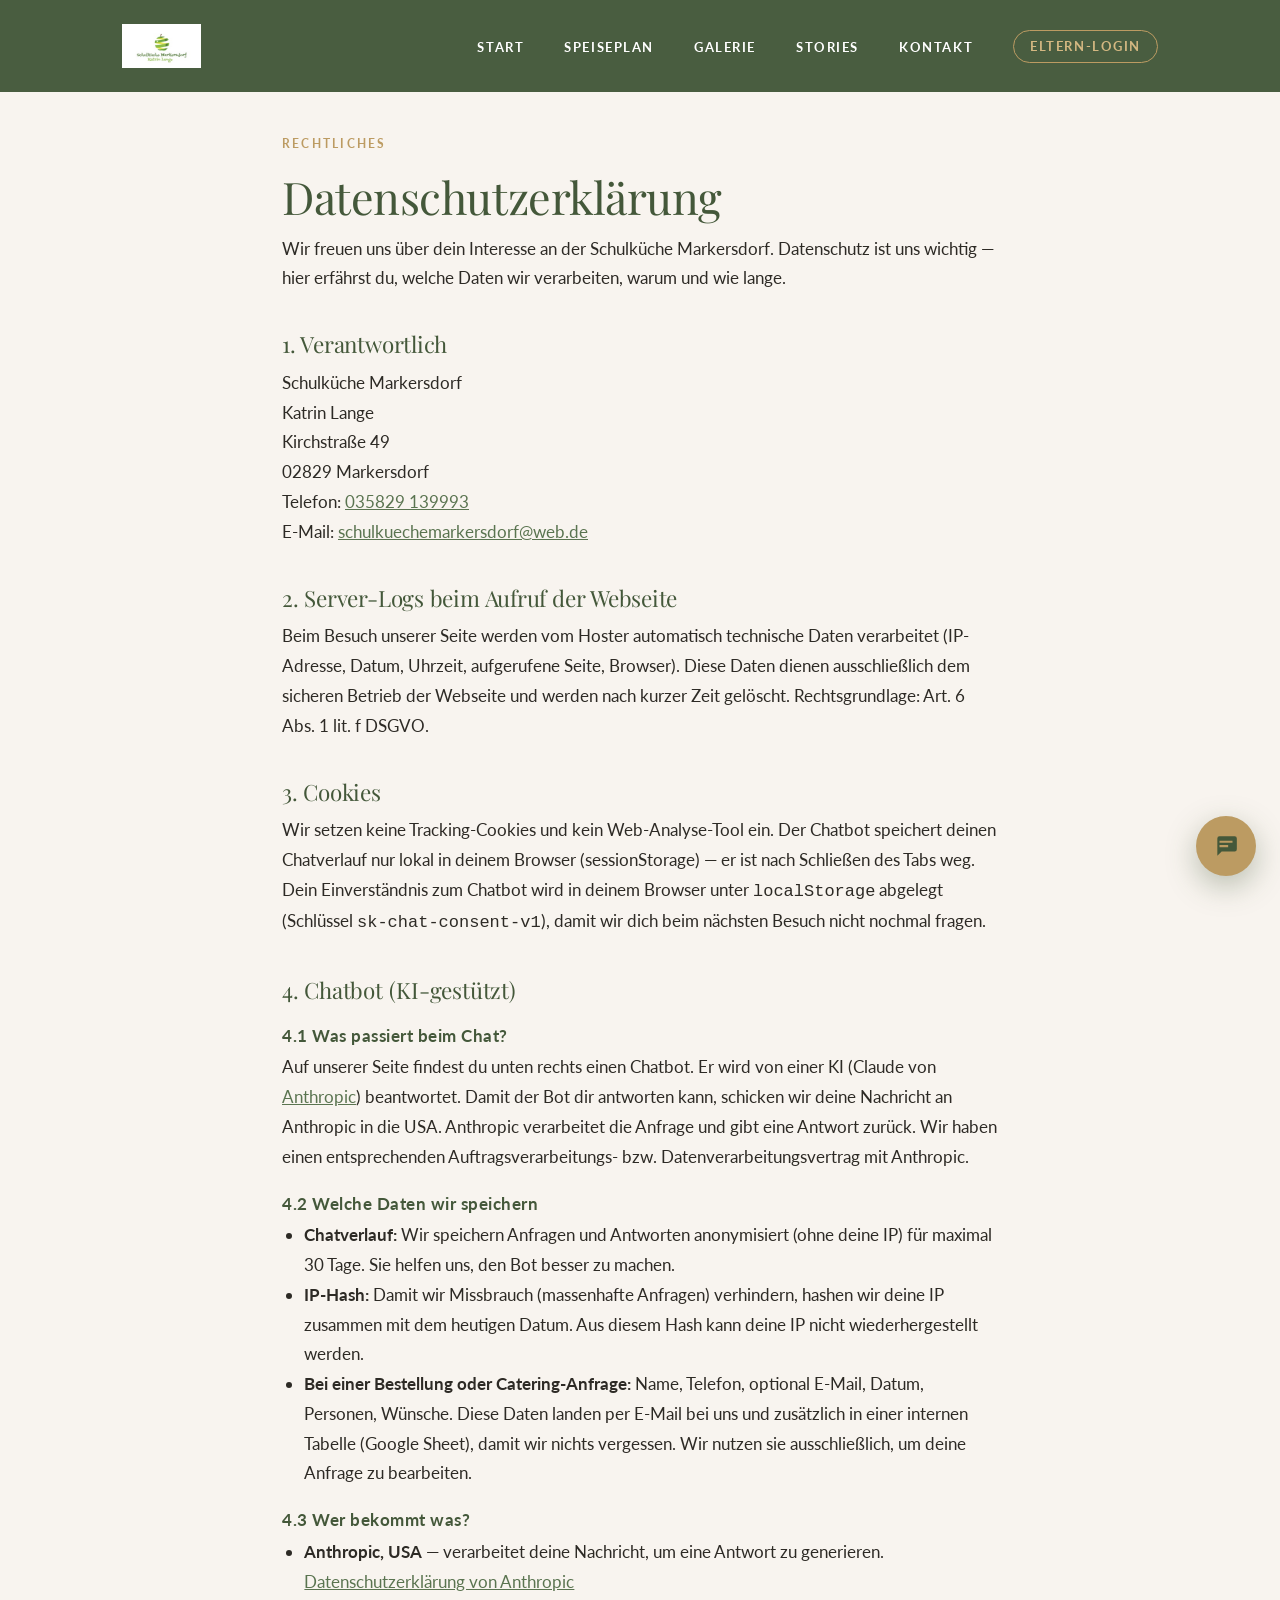
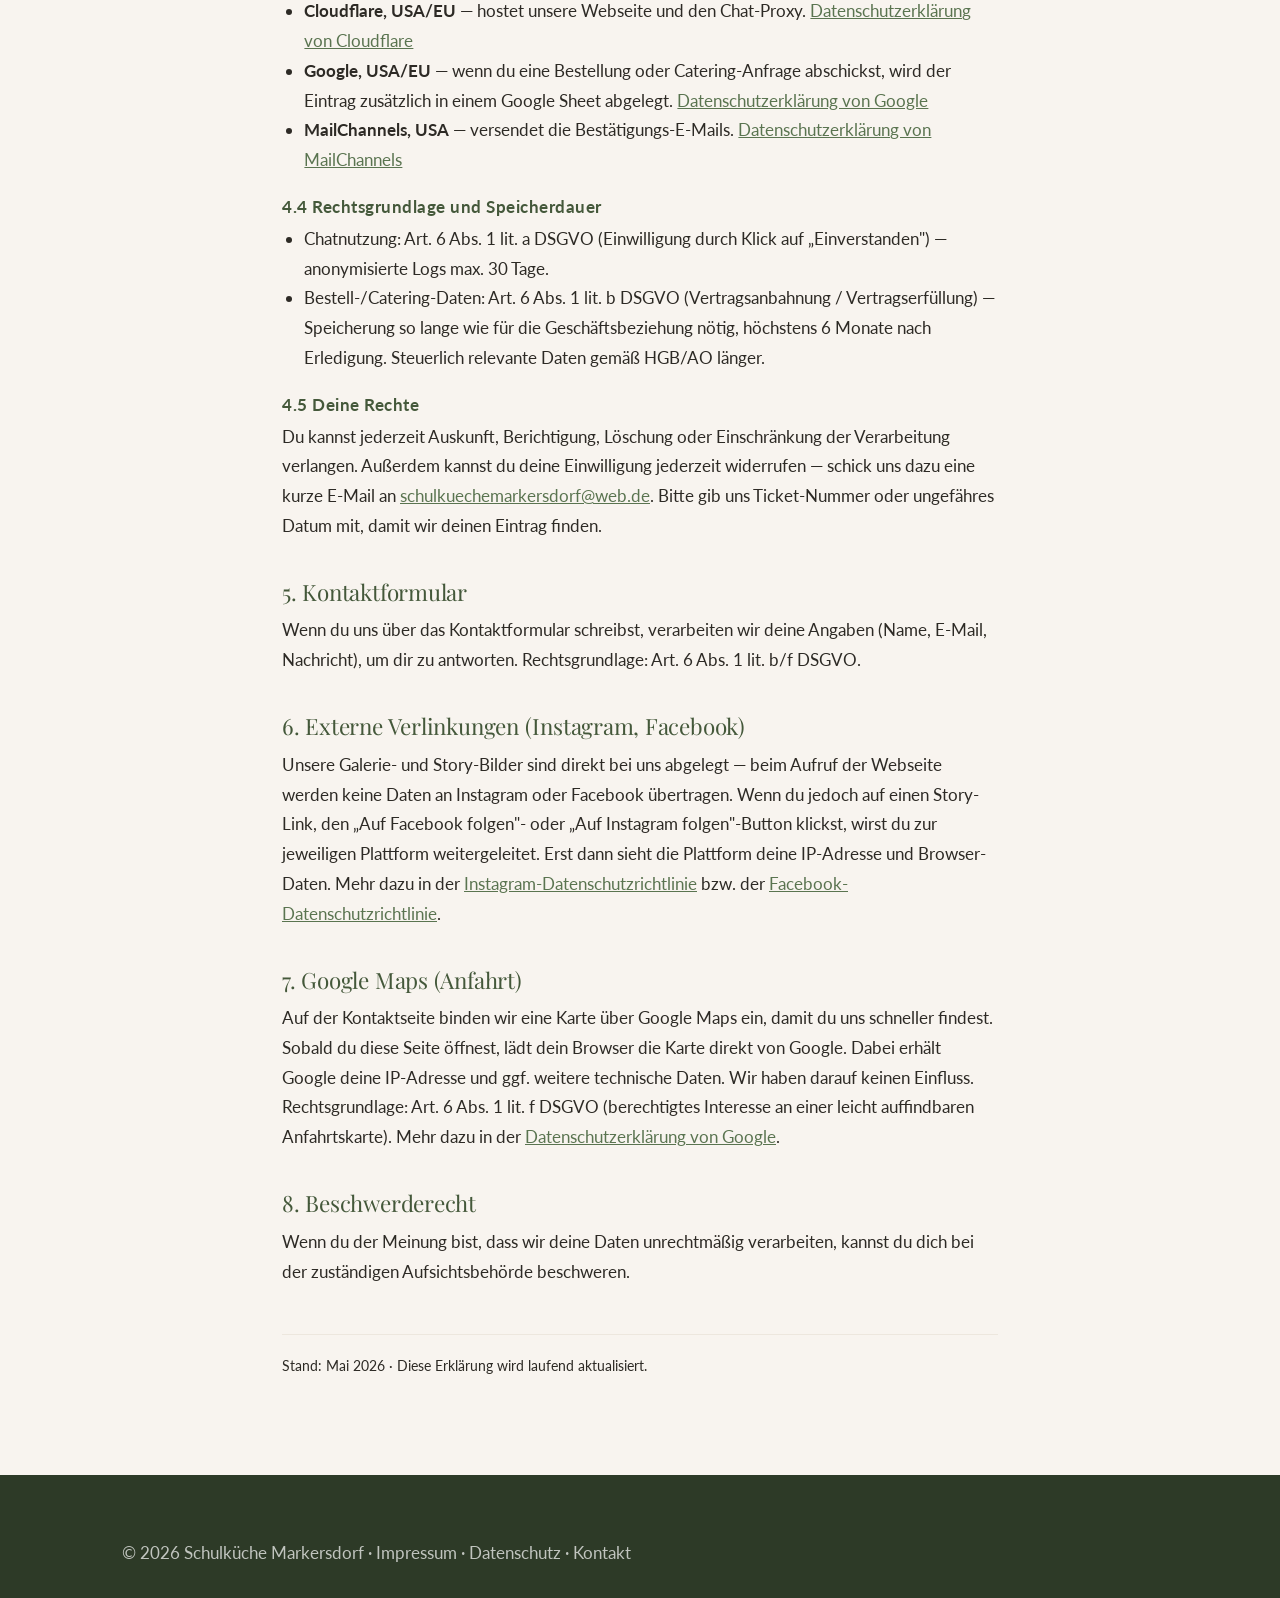
==== datenschutz.html @ f1c2c124 "Website Schulküche Markersdorf — erste Version Co-Authored-By: Claude Opus 4.8 <noreply@anthropic.co" ====
<!DOCTYPE html>
<html lang="de">
<head>
  <meta charset="UTF-8">
  <meta name="viewport" content="width=device-width, initial-scale=1.0">
  <title>Datenschutz — Schulküche Markersdorf</title>
  <meta name="description" content="Datenschutzerklärung der Schulküche Markersdorf, inklusive Hinweise zum Einsatz des Chatbots.">
  <meta name="robots" content="noindex,follow">

  <link rel="icon" type="image/svg+xml" href="data:image/svg+xml,%3Csvg xmlns='http://www.w3.org/2000/svg' viewBox='0 0 32 32'%3E%3Ccircle cx='16' cy='16' r='15' fill='%2344583a'/%3E%3Ctext x='16' y='22' font-family='Georgia,serif' font-size='18' font-weight='700' font-style='italic' text-anchor='middle' fill='%23bc9b62'%3ES%3C/text%3E%3C/svg%3E">

  <link rel="preconnect" href="https://fonts.googleapis.com">
  <link rel="preconnect" href="https://fonts.gstatic.com" crossorigin>
  <link href="https://fonts.googleapis.com/css2?family=Lato:wght@300;400;700&family=Playfair+Display:ital,wght@0,400;0,700;1,400;1,700&display=swap" rel="stylesheet">

  <link rel="stylesheet" href="assets/style.css">
  <link rel="stylesheet" href="assets/chatbot.css">

  <style>
    /* Lokale Styles nur für die Datenschutz-Seite */
    .ds-wrap {
      max-width: 780px;
      margin: 0 auto;
      padding: 8rem 2rem 6rem;
    }
    .ds-wrap h1 {
      font-family: var(--serif);
      color: var(--gruen);
      font-size: clamp(2rem, 4vw, 2.8rem);
      margin-bottom: 0.6rem;
    }
    .ds-wrap .eyebrow { display: inline-block; margin-bottom: 1rem; }
    .ds-wrap h2 {
      font-family: var(--serif);
      color: var(--gruen);
      margin-top: 2.4rem;
      margin-bottom: 0.6rem;
      font-size: 1.4rem;
    }
    .ds-wrap h3 {
      font-family: var(--sans);
      font-weight: 700;
      color: var(--gruen);
      margin-top: 1.4rem;
      margin-bottom: 0.4rem;
      font-size: 1.05rem;
      letter-spacing: 0.03em;
    }
    .ds-wrap p, .ds-wrap li { color: var(--text); line-height: 1.75; }
    .ds-wrap ul, .ds-wrap ol { margin: 0.4rem 0 1rem 1.4rem; }
    .ds-wrap a { color: var(--gruen-hell); text-decoration: underline; }
    .ds-stand {
      font-size: 0.88rem;
      color: var(--text-hell);
      margin-top: 3rem;
      padding-top: 1.2rem;
      border-top: 1px solid var(--creme-dunkel);
    }
    .platzhalter-feld {
      background: var(--gruen-pale);
      padding: 0.1rem 0.4rem;
      border-radius: 2px;
      font-family: var(--sans);
      font-size: 0.92em;
      color: var(--gruen);
      font-weight: 700;
      letter-spacing: 0.02em;
    }
  </style>
</head>
<body>

  <!-- --- NAVIGATION --- -->
  <header class="nav fest" id="nav">
    <div class="container nav-inner">
      <a href="index.html" class="nav-logo" aria-label="Schulküche Markersdorf — Startseite"><img src="assets/bilder/schulkueche-logo.png" alt="Schulküche Markersdorf"></a>
      <button class="nav-toggle" aria-label="Menü öffnen" aria-expanded="false" aria-controls="nav-links">
        <span></span><span></span><span></span>
      </button>
      <nav>
        <ul class="nav-links" id="nav-links">
          <li><a href="index.html">Start</a></li>
          <li><a href="speisekarte.html">Speiseplan</a></li>
          <li><a href="galerie.html">Galerie</a></li>
          <li><a href="stories.html">Stories</a></li>
          <li><a href="kontakt.html">Kontakt</a></li>
          <!-- TODO: URL anpassen, sobald die Eltern-App live ist (z.B. eltern.schulkueche-markersdorf.de) -->
          <li><a href="https://eltern.schulkueche-markersdorf.de/" class="nav-eltern" title="Eltern-Bereich – Anmeldung, Abmeldung, Speiseplan, Rechnung">Eltern-Login</a></li>
        </ul>
      </nav>
    </div>
  </header>

  <a href="#main" class="skip-link">Zum Hauptinhalt springen</a>

  <main id="main">
    <section class="ds-wrap">
      <span class="eyebrow">Rechtliches</span>
      <h1>Datenschutzerklärung</h1>
      <p>Wir freuen uns über dein Interesse an der Schulküche Markersdorf. Datenschutz ist uns wichtig — hier erfährst du, welche Daten wir verarbeiten, warum und wie lange.</p>

      <h2>1. Verantwortlich</h2>
      <p>
        Schulküche Markersdorf<br>
        Katrin Lange<br>
        Kirchstraße 49<br>
        02829 Markersdorf<br>
        Telefon: <a href="tel:+4935829139993">035829 139993</a><br>
        E-Mail: <a href="mailto:schulkuechemarkersdorf@web.de">schulkuechemarkersdorf@web.de</a>
      </p>

      <h2>2. Server-Logs beim Aufruf der Webseite</h2>
      <p>Beim Besuch unserer Seite werden vom Hoster automatisch technische Daten verarbeitet (IP-Adresse, Datum, Uhrzeit, aufgerufene Seite, Browser). Diese Daten dienen ausschließlich dem sicheren Betrieb der Webseite und werden nach kurzer Zeit gelöscht. Rechtsgrundlage: Art. 6 Abs. 1 lit. f DSGVO.</p>

      <h2>3. Cookies</h2>
      <p>Wir setzen keine Tracking-Cookies und kein Web-Analyse-Tool ein. Der Chatbot speichert deinen Chatverlauf nur lokal in deinem Browser (sessionStorage) — er ist nach Schließen des Tabs weg. Dein Einverständnis zum Chatbot wird in deinem Browser unter <code>localStorage</code> abgelegt (Schlüssel <code>sk-chat-consent-v1</code>), damit wir dich beim nächsten Besuch nicht nochmal fragen.</p>

      <h2>4. Chatbot (KI-gestützt)</h2>
      <h3>4.1 Was passiert beim Chat?</h3>
      <p>Auf unserer Seite findest du unten rechts einen Chatbot. Er wird von einer KI (Claude von <a href="https://www.anthropic.com" target="_blank" rel="noopener">Anthropic</a>) beantwortet. Damit der Bot dir antworten kann, schicken wir deine Nachricht an Anthropic in die USA. Anthropic verarbeitet die Anfrage und gibt eine Antwort zurück. Wir haben einen entsprechenden Auftragsverarbeitungs- bzw. Datenverarbeitungsvertrag mit Anthropic.</p>

      <h3>4.2 Welche Daten wir speichern</h3>
      <ul>
        <li><strong>Chatverlauf:</strong> Wir speichern Anfragen und Antworten anonymisiert (ohne deine IP) für maximal 30 Tage. Sie helfen uns, den Bot besser zu machen.</li>
        <li><strong>IP-Hash:</strong> Damit wir Missbrauch (massenhafte Anfragen) verhindern, hashen wir deine IP zusammen mit dem heutigen Datum. Aus diesem Hash kann deine IP nicht wiederhergestellt werden.</li>
        <li><strong>Bei einer Bestellung oder Catering-Anfrage:</strong> Name, Telefon, optional E-Mail, Datum, Personen, Wünsche. Diese Daten landen per E-Mail bei uns und zusätzlich in einer internen Tabelle (Google Sheet), damit wir nichts vergessen. Wir nutzen sie ausschließlich, um deine Anfrage zu bearbeiten.</li>
      </ul>

      <h3>4.3 Wer bekommt was?</h3>
      <ul>
        <li><strong>Anthropic, USA</strong> — verarbeitet deine Nachricht, um eine Antwort zu generieren. <a href="https://www.anthropic.com/legal/privacy" target="_blank" rel="noopener">Datenschutzerklärung von Anthropic</a></li>
        <li><strong>Cloudflare, USA/EU</strong> — hostet unsere Webseite und den Chat-Proxy. <a href="https://www.cloudflare.com/de-de/privacypolicy/" target="_blank" rel="noopener">Datenschutzerklärung von Cloudflare</a></li>
        <li><strong>Google, USA/EU</strong> — wenn du eine Bestellung oder Catering-Anfrage abschickst, wird der Eintrag zusätzlich in einem Google Sheet abgelegt. <a href="https://policies.google.com/privacy" target="_blank" rel="noopener">Datenschutzerklärung von Google</a></li>
        <li><strong>MailChannels, USA</strong> — versendet die Bestätigungs-E-Mails. <a href="https://www.mailchannels.com/privacy/" target="_blank" rel="noopener">Datenschutzerklärung von MailChannels</a></li>
      </ul>

      <h3>4.4 Rechtsgrundlage und Speicherdauer</h3>
      <ul>
        <li>Chatnutzung: Art. 6 Abs. 1 lit. a DSGVO (Einwilligung durch Klick auf „Einverstanden") — anonymisierte Logs max. 30 Tage.</li>
        <li>Bestell-/Catering-Daten: Art. 6 Abs. 1 lit. b DSGVO (Vertragsanbahnung / Vertragserfüllung) — Speicherung so lange wie für die Geschäftsbeziehung nötig, höchstens 6 Monate nach Erledigung. Steuerlich relevante Daten gemäß HGB/AO länger.</li>
      </ul>

      <h3>4.5 Deine Rechte</h3>
      <p>Du kannst jederzeit Auskunft, Berichtigung, Löschung oder Einschränkung der Verarbeitung verlangen. Außerdem kannst du deine Einwilligung jederzeit widerrufen — schick uns dazu eine kurze E-Mail an <a href="mailto:schulkuechemarkersdorf@web.de">schulkuechemarkersdorf@web.de</a>. Bitte gib uns Ticket-Nummer oder ungefähres Datum mit, damit wir deinen Eintrag finden.</p>

      <h2>5. Kontaktformular</h2>
      <p>Wenn du uns über das Kontaktformular schreibst, verarbeiten wir deine Angaben (Name, E-Mail, Nachricht), um dir zu antworten. Rechtsgrundlage: Art. 6 Abs. 1 lit. b/f DSGVO.</p>

      <h2>6. Externe Verlinkungen (Instagram, Facebook)</h2>
      <p>Unsere Galerie- und Story-Bilder sind direkt bei uns abgelegt — beim Aufruf der Webseite werden keine Daten an Instagram oder Facebook übertragen. Wenn du jedoch auf einen Story-Link, den „Auf Facebook folgen"- oder „Auf Instagram folgen"-Button klickst, wirst du zur jeweiligen Plattform weitergeleitet. Erst dann sieht die Plattform deine IP-Adresse und Browser-Daten. Mehr dazu in der <a href="https://privacycenter.instagram.com/policy/" target="_blank" rel="noopener">Instagram-Datenschutzrichtlinie</a> bzw. der <a href="https://www.facebook.com/policy.php" target="_blank" rel="noopener">Facebook-Datenschutzrichtlinie</a>.</p>

      <h2>7. Google Maps (Anfahrt)</h2>
      <p>Auf der Kontaktseite binden wir eine Karte über Google Maps ein, damit du uns schneller findest. Sobald du diese Seite öffnest, lädt dein Browser die Karte direkt von Google. Dabei erhält Google deine IP-Adresse und ggf. weitere technische Daten. Wir haben darauf keinen Einfluss. Rechtsgrundlage: Art. 6 Abs. 1 lit. f DSGVO (berechtigtes Interesse an einer leicht auffindbaren Anfahrtskarte). Mehr dazu in der <a href="https://policies.google.com/privacy" target="_blank" rel="noopener">Datenschutzerklärung von Google</a>.</p>

      <h2>8. Beschwerderecht</h2>
      <p>Wenn du der Meinung bist, dass wir deine Daten unrechtmäßig verarbeiten, kannst du dich bei der zuständigen Aufsichtsbehörde beschweren.</p>

      <p class="ds-stand">Stand: Mai 2026 · Diese Erklärung wird laufend aktualisiert.</p>
    </section>
  </main>

  <!-- --- FOOTER --- -->
  <footer class="footer">
    <div class="container">
      <p>© 2026 Schulküche Markersdorf · <a href="impressum.html">Impressum</a> · <a href="datenschutz.html">Datenschutz</a> · <a href="kontakt.html">Kontakt</a></p>
    </div>
  </footer>

  <script src="assets/script.js"></script>

  <!-- --- CHATBOT --- -->
  <script>
    window.SK_CHAT_CONFIG = {
      workerUrl: 'http://localhost:8787',
      datenschutzUrl: 'datenschutz.html'
    };
  </script>
  <script defer src="assets/chatbot.js"></script>
</body>
</html>
---- assets/style.css ----
/* ============================================================
   SCHULKÜCHE MARKERSDORF — Premium Webseite
   Geteilte Styles für alle Seiten
   ============================================================ */

/* --- DESIGN TOKENS --- */
:root {
  --gruen: #44583a;
  --gruen-hell: #5a7450;
  --gruen-pale: #e8ede5;
  --gold: #bc9b62;
  --gold-hell: #d4b882;
  --creme: #f8f4ef;
  --creme-dunkel: #ede7de;
  --text: #2d2a25;
  --text-hell: #6b6358;
  --weiss: #ffffff;

  --schatten-weich: 0 10px 40px rgba(0, 0, 0, 0.08);
  --schatten-zart: 0 4px 16px rgba(0, 0, 0, 0.05);

  --serif: 'Playfair Display', Georgia, serif;
  --sans: 'Lato', -apple-system, BlinkMacSystemFont, 'Segoe UI', sans-serif;

  --container: 1100px;
  --radius: 2px;

  --spacing-xl: 8rem;

  --ease: cubic-bezier(0.22, 0.61, 0.36, 1);
}

/* --- RESET & BASE --- */
*,
*::before,
*::after {
  box-sizing: border-box;
  margin: 0;
  padding: 0;
}

html {
  scroll-behavior: smooth;
  -webkit-text-size-adjust: 100%;
}

body {
  font-family: var(--sans);
  font-weight: 400;
  font-size: 17px;
  line-height: 1.7;
  color: var(--text);
  background: var(--creme);
  -webkit-font-smoothing: antialiased;
  -moz-osx-font-smoothing: grayscale;
  overflow-x: hidden;
}

img {
  max-width: 100%;
  height: auto;
  display: block;
}

a {
  color: inherit;
  text-decoration: none;
  transition: color 0.3s var(--ease);
}

button {
  font-family: inherit;
  cursor: pointer;
  border: none;
  background: none;
}

:focus-visible {
  outline: 2px solid var(--gold);
  outline-offset: 4px;
  border-radius: var(--radius);
}

/* --- TYPOGRAFIE --- */
h1, h2, h3, h4 {
  font-family: var(--serif);
  font-weight: 400;
  color: var(--text);
  line-height: 1.2;
  letter-spacing: -0.01em;
}

h1 { font-size: clamp(2.4rem, 5vw, 4.2rem); }
h2 { font-size: clamp(1.8rem, 3.5vw, 2.8rem); }
h3 { font-size: clamp(1.3rem, 2.2vw, 1.6rem); }
h4 { font-size: 1.15rem; }

em, i { font-style: italic; }

.eyebrow {
  display: inline-block;
  font-family: var(--sans);
  font-weight: 700;
  font-size: 0.78rem;
  letter-spacing: 0.18em;
  text-transform: uppercase;
  color: var(--gold);
  margin-bottom: 1.2rem;
}

.divider {
  width: 60px;
  height: 1px;
  background: var(--gold);
  margin: 1.5rem 0 2rem;
  border: none;
}

.divider.zentriert {
  margin-left: auto;
  margin-right: auto;
}

.lead {
  font-size: 1.15rem;
  color: var(--text-hell);
  max-width: 60ch;
  line-height: 1.7;
}

.zentriert { text-align: center; }
.zentriert .lead { margin-left: auto; margin-right: auto; }

/* --- LAYOUT --- */
.container {
  max-width: var(--container);
  margin: 0 auto;
  padding: 0 2rem;
}

section {
  padding: 6rem 0;
}

section.kompakt {
  padding: 4rem 0;
}

/* --- BUTTONS --- */
.btn {
  display: inline-block;
  padding: 1rem 2.2rem;
  font-family: var(--sans);
  font-size: 0.85rem;
  font-weight: 700;
  letter-spacing: 0.08em;
  text-transform: uppercase;
  border-radius: var(--radius);
  cursor: pointer;
  transition: all 0.3s var(--ease);
  border: 1px solid transparent;
}

.btn-primary {
  background: var(--gruen);
  color: var(--weiss);
}

.btn-primary:hover {
  background: var(--gold);
  transform: translateY(-2px);
  box-shadow: 0 8px 20px rgba(188, 155, 98, 0.3);
}

.btn-outline {
  background: transparent;
  color: var(--gruen);
  border-color: var(--gruen);
}

.btn-outline:hover {
  background: var(--gruen);
  color: var(--weiss);
  transform: translateY(-2px);
}

.btn-light {
  background: transparent;
  color: var(--weiss);
  border-color: var(--gold);
}

.btn-light:hover {
  background: var(--gold);
  color: var(--gruen);
}

/* --- SKIP-LINK (Accessibility) --- */
.skip-link {
  position: absolute;
  top: -100px;
  left: 0;
  background: var(--gruen);
  color: var(--weiss);
  padding: 1rem 1.5rem;
  font-family: var(--sans);
  font-weight: 700;
  text-decoration: none;
  z-index: 9999;
  border-radius: 0 0 6px 0;
  transition: top 0.2s;
}
.skip-link:focus {
  top: 0;
  outline: 2px solid var(--gold);
  outline-offset: 2px;
}

/* --- NAVIGATION --- */
.nav {
  position: fixed;
  top: 0;
  left: 0;
  right: 0;
  z-index: 1000;
  padding: 1.5rem 0;
  background: transparent;
  transition: all 0.3s var(--ease);
}

.nav.scrolled {
  background: rgba(68, 88, 58, 0.97);
  backdrop-filter: blur(10px);
  padding: 1rem 0;
  box-shadow: var(--schatten-zart);
}

.nav.fest {
  background: rgba(68, 88, 58, 0.97);
  backdrop-filter: blur(10px);
}

.nav-inner {
  display: flex;
  align-items: center;
  justify-content: space-between;
}

.nav-logo {
  display: inline-flex;
  align-items: center;
  gap: 0.7rem;
  font-family: var(--serif);
  font-size: 1.4rem;
  color: var(--weiss);
  font-style: italic;
  letter-spacing: 0.02em;
}

.nav-logo img {
  height: 44px;
  width: auto;
  display: block;
  /* Logo ist auf hellem Untergrund — auf dunkler Nav-Bar bleibt es sichtbar */
}

.nav-logo span {
  color: var(--gold-hell);
}

.nav-logo .logo-text { display: inline-flex; flex-direction: column; line-height: 1.05; }
.nav-logo .logo-text small {
  font-family: var(--sans);
  font-style: normal;
  font-size: 0.6rem;
  letter-spacing: 0.18em;
  text-transform: uppercase;
  color: var(--gold-hell);
  opacity: 0.8;
  margin-top: 2px;
}

.nav-links {
  display: flex;
  gap: 2.5rem;
  list-style: none;
}

.nav-links a {
  font-size: 0.82rem;
  font-weight: 700;
  letter-spacing: 0.12em;
  text-transform: uppercase;
  color: var(--weiss);
  position: relative;
  padding: 0.5rem 0;
}

.nav-links a::after {
  content: '';
  position: absolute;
  bottom: 0;
  left: 0;
  width: 0;
  height: 1px;
  background: var(--gold-hell);
  transition: width 0.3s var(--ease);
}

.nav-links a:hover::after,
.nav-links a.aktiv::after {
  width: 100%;
}

.nav-links a.aktiv {
  color: var(--gold-hell);
}

.nav-links a.nav-eltern {
  padding: 0.45rem 1rem;
  border: 1px solid var(--gold);
  border-radius: 999px;
  color: var(--gold-hell);
  transition: background 0.3s var(--ease), color 0.3s var(--ease);
}
.nav-links a.nav-eltern::after { content: none; }
.nav-links a.nav-eltern:hover {
  background: var(--gold);
  color: #fff;
}

.nav-toggle {
  display: none;
  width: 28px;
  height: 22px;
  position: relative;
  z-index: 1001;
}

.nav-toggle span {
  position: absolute;
  left: 0;
  width: 100%;
  height: 2px;
  background: var(--weiss);
  transition: all 0.3s var(--ease);
}

.nav-toggle span:nth-child(1) { top: 0; }
.nav-toggle span:nth-child(2) { top: 10px; }
.nav-toggle span:nth-child(3) { top: 20px; }

.nav-toggle.aktiv span:nth-child(1) {
  top: 10px;
  transform: rotate(45deg);
}
.nav-toggle.aktiv span:nth-child(2) { opacity: 0; }
.nav-toggle.aktiv span:nth-child(3) {
  top: 10px;
  transform: rotate(-45deg);
}

/* --- HERO (Startseite) --- */
.hero {
  min-height: 100vh;
  display: flex;
  align-items: center;
  justify-content: center;
  text-align: center;
  position: relative;
  padding: 8rem 2rem 4rem;
  background:
    radial-gradient(ellipse at top left, rgba(188, 155, 98, 0.18), transparent 50%),
    radial-gradient(ellipse at bottom right, rgba(212, 184, 130, 0.12), transparent 50%),
    linear-gradient(135deg, #2d3d27 0%, #44583a 50%, #5a7450 100%);
  color: var(--weiss);
  overflow: hidden;
}

.hero::before {
  content: '';
  position: absolute;
  inset: 0;
  background-image:
    radial-gradient(circle at 20% 30%, rgba(255, 255, 255, 0.04) 0%, transparent 8%),
    radial-gradient(circle at 70% 80%, rgba(255, 255, 255, 0.03) 0%, transparent 10%);
  pointer-events: none;
}

.hero-inner {
  position: relative;
  z-index: 2;
  max-width: 800px;
}

.hero .eyebrow {
  color: var(--gold-hell);
}

.hero h1 {
  color: var(--weiss);
  margin-bottom: 1.5rem;
}

.hero h1 em {
  color: var(--gold-hell);
  font-family: var(--serif);
}

.hero-lead {
  font-size: 1.2rem;
  color: rgba(255, 255, 255, 0.85);
  max-width: 600px;
  margin: 0 auto 2.5rem;
}

.hero-buttons {
  display: flex;
  gap: 1rem;
  justify-content: center;
  flex-wrap: wrap;
}

.hero-scroll {
  position: absolute;
  bottom: 2rem;
  left: 50%;
  transform: translateX(-50%);
  color: rgba(255, 255, 255, 0.6);
  font-size: 0.75rem;
  letter-spacing: 0.2em;
  text-transform: uppercase;
  animation: schweben 2.5s ease-in-out infinite;
}

@keyframes schweben {
  0%, 100% { transform: translate(-50%, 0); }
  50% { transform: translate(-50%, -8px); }
}

/* --- PAGE-HEADER (Unterseiten) --- */
.page-header {
  background:
    linear-gradient(135deg, rgba(45, 61, 39, 0.88), rgba(68, 88, 58, 0.88)),
    linear-gradient(135deg, #2d3d27 0%, #44583a 100%);
  color: var(--weiss);
  padding: 10rem 0 5rem;
  text-align: center;
}

.page-header h1 {
  color: var(--weiss);
}

.page-header h1 em {
  color: var(--gold-hell);
}

.page-header .eyebrow {
  color: var(--gold-hell);
}

.page-header .lead {
  color: rgba(255, 255, 255, 0.85);
  margin: 1rem auto 0;
}

/* --- FEATURES (USP-Block) --- */
.features {
  background: var(--weiss);
}

.features-grid {
  display: grid;
  grid-template-columns: repeat(4, 1fr);
  gap: 2.5rem;
  margin-top: 4rem;
}

.feature {
  text-align: center;
  padding: 1rem;
}

.feature-icon {
  width: 64px;
  height: 64px;
  margin: 0 auto 1.5rem;
  display: flex;
  align-items: center;
  justify-content: center;
  background: var(--gruen-pale);
  border-radius: 50%;
  font-size: 1.6rem;
}

.feature h3 {
  margin-bottom: 0.8rem;
  color: var(--gruen);
}

.feature p {
  color: var(--text-hell);
  font-size: 0.95rem;
}

/* --- WOCHENMENÜ-TEASER --- */
.menu-teaser {
  background: var(--creme-dunkel);
}

.menu-teaser-inner {
  display: grid;
  grid-template-columns: 1fr 1fr;
  gap: 5rem;
  align-items: center;
}

.menu-teaser-bild {
  aspect-ratio: 4 / 5;
  background:
    linear-gradient(135deg, rgba(68, 88, 58, 0.1), rgba(188, 155, 98, 0.15)),
    linear-gradient(135deg, var(--gruen-pale), var(--creme));
  border-radius: var(--radius);
  box-shadow: var(--schatten-weich);
  display: flex;
  align-items: center;
  justify-content: center;
  font-size: 5rem;
  color: var(--gold);
}

.menu-teaser-bild img {
  width: 100%;
  height: 100%;
  object-fit: cover;
  border-radius: var(--radius);
}

.menu-teaser h2 {
  margin-bottom: 1rem;
}

.menu-teaser-liste {
  list-style: none;
  margin: 2rem 0;
}

.menu-teaser-liste li {
  display: flex;
  justify-content: space-between;
  padding: 1rem 0;
  border-bottom: 1px solid var(--creme-dunkel);
  font-size: 0.98rem;
}

.menu-teaser-liste li:last-child { border-bottom: none; }

.menu-teaser-liste .titel { color: var(--text); font-weight: 400; }
.menu-teaser-liste .preis { color: var(--gold); font-weight: 700; font-family: var(--serif); }

/* --- ELTERN-APP-HINWEIS (Kontaktseite) --- */
.eltern-app-hinweis {
  max-width: 760px;
  margin: 0 auto;
  padding: 2.5rem 2rem;
  border: 1px solid rgba(188, 155, 98, 0.35);
  border-radius: var(--radius);
  background: rgba(255, 255, 255, 0.6);
  text-align: center;
}
.eltern-app-hinweis .divider { margin: 1rem auto 1.4rem; }
.eltern-app-hinweis .btn { margin-top: 0.5rem; }

/* --- ÜBER UNS --- */
.ueber {
  background: var(--weiss);
}

.ueber-inner {
  display: grid;
  grid-template-columns: 1fr 1.2fr;
  gap: 5rem;
  align-items: center;
}

.ueber-inner.ohne-bild {
  grid-template-columns: 1fr;
  max-width: 760px;
  margin: 0 auto;
}

.ueber-bild {
  aspect-ratio: 4 / 5;
  background: linear-gradient(135deg, var(--gruen), var(--gruen-hell));
  border-radius: var(--radius);
  display: flex;
  align-items: center;
  justify-content: center;
  font-family: var(--serif);
  font-size: 6rem;
  font-style: italic;
  color: var(--gold-hell);
  box-shadow: var(--schatten-weich);
}

.ueber-text h2 {
  margin-bottom: 1rem;
}

.ueber-text p {
  margin-bottom: 1.2rem;
  color: var(--text-hell);
}

.ueber-text p strong {
  color: var(--text);
  font-weight: 700;
}

/* --- GALERIE-PREVIEW --- */
.galerie-preview {
  background: var(--creme);
}

.galerie-preview-grid {
  display: grid;
  grid-template-columns: repeat(4, 1fr);
  gap: 1rem;
  margin-top: 3rem;
}

.galerie-preview-grid .karte {
  aspect-ratio: 1;
  overflow: hidden;
  border-radius: var(--radius);
  position: relative;
  box-shadow: var(--schatten-zart);
}

.galerie-preview-grid .karte img {
  width: 100%;
  height: 100%;
  object-fit: cover;
  transition: transform 0.6s var(--ease);
}

.galerie-preview-grid .karte:hover img {
  transform: scale(1.05);
}

/* --- NEWSLETTER / CTA --- */
.cta {
  background: var(--gruen);
  color: var(--weiss);
  text-align: center;
}

.cta h2 {
  color: var(--weiss);
  margin-bottom: 1rem;
}

.cta h2 em {
  color: var(--gold-hell);
}

.cta .lead {
  color: rgba(255, 255, 255, 0.8);
  margin: 0 auto 2rem;
}

.cta .divider {
  background: var(--gold-hell);
}

/* --- FOOTER --- */
.footer {
  background: #2d3a27;
  color: rgba(255, 255, 255, 0.7);
  padding: 4rem 0 2rem;
}

.footer-inner {
  display: grid;
  grid-template-columns: 1.5fr 1fr 1fr 1fr;
  gap: 3rem;
  margin-bottom: 3rem;
}

.footer h4 {
  font-family: var(--sans);
  font-size: 0.82rem;
  font-weight: 700;
  letter-spacing: 0.15em;
  text-transform: uppercase;
  color: var(--gold-hell);
  margin-bottom: 1.5rem;
}

.footer-logo {
  font-family: var(--serif);
  font-size: 1.5rem;
  font-style: italic;
  color: var(--weiss);
  margin-bottom: 1rem;
}

.footer-logo span { color: var(--gold-hell); }

.footer ul {
  list-style: none;
}

.footer ul li {
  margin-bottom: 0.6rem;
  font-size: 0.92rem;
}

.footer a:hover {
  color: var(--gold-hell);
}

.footer-bottom {
  border-top: 1px solid rgba(255, 255, 255, 0.1);
  padding-top: 2rem;
  display: flex;
  justify-content: space-between;
  flex-wrap: wrap;
  gap: 1rem;
  font-size: 0.85rem;
  color: rgba(255, 255, 255, 0.5);
}

/* --- SPEISEKARTE --- */
.menu-grid {
  display: grid;
  grid-template-columns: repeat(3, 1fr);
  gap: 3rem;
  margin-top: 4rem;
}

.menu-spalte h3 {
  color: var(--gruen);
  font-style: italic;
  margin-bottom: 0.5rem;
}

.menu-spalte .divider {
  margin: 1rem 0 2rem;
}

.menu-eintrag {
  padding: 1.2rem 0;
  border-bottom: 1px dashed var(--creme-dunkel);
}

.menu-eintrag:last-child { border-bottom: none; }

.menu-eintrag-titel {
  display: flex;
  justify-content: space-between;
  align-items: baseline;
  gap: 1rem;
  margin-bottom: 0.3rem;
}

.menu-eintrag-titel h4 {
  font-family: var(--serif);
  font-style: italic;
  color: var(--text);
}

.menu-eintrag-titel .preis {
  font-family: var(--serif);
  font-weight: 700;
  color: var(--gold);
  white-space: nowrap;
}

.menu-eintrag p {
  color: var(--text-hell);
  font-size: 0.92rem;
}

.hinweis-box {
  background: var(--weiss);
  border-left: 3px solid var(--gold);
  padding: 2rem;
  margin-top: 4rem;
  box-shadow: var(--schatten-zart);
}

.hinweis-box h3 {
  color: var(--gruen);
  margin-bottom: 1rem;
}

.hinweis-box p {
  color: var(--text-hell);
  margin-bottom: 0.5rem;
}

/* Öffnungszeiten-Block */
.zeiten {
  background: var(--gruen-pale);
}

.zeiten-grid {
  display: grid;
  grid-template-columns: repeat(3, 1fr);
  gap: 2rem;
  margin-top: 3rem;
}

.zeiten-karte {
  background: var(--weiss);
  padding: 2.5rem 2rem;
  text-align: center;
  border-radius: var(--radius);
  box-shadow: var(--schatten-zart);
}

.zeiten-karte h3 {
  color: var(--gruen);
  margin-bottom: 0.5rem;
  font-style: italic;
}

.zeiten-karte .zeit {
  font-family: var(--serif);
  font-size: 1.3rem;
  color: var(--gold);
  margin: 1rem 0;
}

.zeiten-karte p {
  color: var(--text-hell);
  font-size: 0.92rem;
}

/* --- GALERIE-SEITE --- */
.galerie-grid {
  display: grid;
  grid-template-columns: repeat(3, 1fr);
  gap: 1.5rem;
  margin-top: 4rem;
}

.galerie-karte {
  aspect-ratio: 1;
  position: relative;
  overflow: hidden;
  border-radius: var(--radius);
  background: var(--gruen-pale);
  box-shadow: var(--schatten-zart);
  cursor: pointer;
  transition: transform 0.4s var(--ease), box-shadow 0.4s var(--ease);
}

.galerie-karte:hover {
  transform: translateY(-4px);
  box-shadow: var(--schatten-weich);
}

.galerie-karte img {
  width: 100%;
  height: 100%;
  object-fit: cover;
  transition: transform 0.6s var(--ease);
}

.galerie-karte:hover img {
  transform: scale(1.05);
}

.galerie-fallback {
  width: 100%;
  height: 100%;
  display: flex;
  flex-direction: column;
  align-items: center;
  justify-content: center;
  background: linear-gradient(135deg, var(--gruen-pale), var(--creme-dunkel));
  color: var(--gruen);
  font-size: 4rem;
  position: absolute;
  inset: 0;
}

.galerie-fallback span {
  font-family: var(--sans);
  font-size: 0.75rem;
  letter-spacing: 0.15em;
  text-transform: uppercase;
  color: var(--gruen);
  margin-top: 1rem;
}

.galerie-overlay {
  position: absolute;
  inset: 0;
  background: linear-gradient(to top, rgba(45, 61, 39, 0.85), transparent 60%);
  opacity: 0;
  transition: opacity 0.3s var(--ease);
  display: flex;
  align-items: flex-end;
  padding: 1.5rem;
}

.galerie-karte:hover .galerie-overlay {
  opacity: 1;
}

.galerie-overlay-text {
  color: var(--weiss);
}

.galerie-overlay-text .titel {
  font-family: var(--serif);
  font-style: italic;
  font-size: 1.1rem;
  margin-bottom: 0.25rem;
}

.galerie-overlay-text .datum {
  font-size: 0.75rem;
  letter-spacing: 0.12em;
  text-transform: uppercase;
  color: var(--gold-hell);
}

/* --- LIGHTBOX --- */
.lightbox {
  position: fixed;
  inset: 0;
  z-index: 2000;
  background: rgba(20, 28, 18, 0.96);
  display: none;
  align-items: center;
  justify-content: center;
  padding: 2rem;
  backdrop-filter: blur(8px);
}

.lightbox.aktiv {
  display: flex;
}

.lightbox-inner {
  max-width: 1000px;
  width: 100%;
  text-align: center;
  position: relative;
}

.lightbox img {
  max-height: 80vh;
  width: auto;
  margin: 0 auto;
  border-radius: var(--radius);
  box-shadow: 0 30px 80px rgba(0, 0, 0, 0.5);
}

.lightbox-fallback {
  height: 70vh;
  background: linear-gradient(135deg, var(--gruen-pale), var(--creme));
  display: flex;
  align-items: center;
  justify-content: center;
  font-size: 8rem;
  border-radius: var(--radius);
}

.lightbox-info {
  color: var(--weiss);
  margin-top: 1.5rem;
}

.lightbox-info .titel {
  font-family: var(--serif);
  font-style: italic;
  font-size: 1.3rem;
  margin-bottom: 0.5rem;
}

.lightbox-info .datum {
  font-size: 0.78rem;
  letter-spacing: 0.15em;
  text-transform: uppercase;
  color: var(--gold-hell);
  margin-bottom: 1.5rem;
}

.lightbox-close {
  position: absolute;
  top: -3rem;
  right: 0;
  color: var(--weiss);
  font-size: 2rem;
  width: 44px;
  height: 44px;
  display: flex;
  align-items: center;
  justify-content: center;
  border: 1px solid rgba(255, 255, 255, 0.3);
  border-radius: 50%;
  transition: all 0.3s var(--ease);
}

.lightbox-close:hover {
  background: var(--gold);
  border-color: var(--gold);
  transform: rotate(90deg);
}

.lightbox-nav {
  position: absolute;
  top: 50%;
  transform: translateY(-50%);
  width: 56px;
  height: 56px;
  display: flex;
  align-items: center;
  justify-content: center;
  background: rgba(255, 255, 255, 0.08);
  border: 1px solid rgba(255, 255, 255, 0.2);
  border-radius: 50%;
  color: var(--weiss);
  font-size: 1.5rem;
  transition: all 0.3s var(--ease);
}

.lightbox-nav:hover {
  background: var(--gold);
  border-color: var(--gold);
}

.lightbox-prev { left: -4rem; }
.lightbox-next { right: -4rem; }

/* --- STORIES --- */
.stories-grid {
  display: grid;
  grid-template-columns: repeat(auto-fill, minmax(220px, 1fr));
  gap: 2.5rem;
  margin-top: 4rem;
}

.story-karte {
  text-align: center;
  display: block;
  transition: transform 0.3s var(--ease);
}

.story-karte:hover {
  transform: translateY(-6px);
}

.story-ring {
  width: 180px;
  height: 180px;
  border-radius: 50%;
  padding: 4px;
  margin: 0 auto 1.2rem;
  background: linear-gradient(45deg, #f09433 0%, #e6683c 25%, #dc2743 50%, #cc2366 75%, #bc1888 100%);
  position: relative;
  box-shadow: 0 8px 24px rgba(0, 0, 0, 0.12);
}

.story-cover {
  width: 100%;
  height: 100%;
  border-radius: 50%;
  border: 4px solid var(--creme);
  background: var(--gruen-pale);
  overflow: hidden;
  display: flex;
  align-items: center;
  justify-content: center;
  position: relative;
}

.story-cover img {
  width: 100%;
  height: 100%;
  object-fit: cover;
}

.story-cover .emoji-fallback {
  font-size: 3.5rem;
  background: linear-gradient(135deg, var(--gruen-pale), var(--creme));
  width: 100%;
  height: 100%;
  display: flex;
  align-items: center;
  justify-content: center;
  position: absolute;
  inset: 0;
}

.story-titel {
  font-family: var(--serif);
  font-style: italic;
  font-size: 1.15rem;
  color: var(--text);
  margin-bottom: 0.3rem;
}

.story-typ {
  font-size: 0.72rem;
  letter-spacing: 0.18em;
  text-transform: uppercase;
  color: var(--gold);
  margin-bottom: 0.5rem;
}

.story-beschreibung {
  font-size: 0.88rem;
  color: var(--text-hell);
  line-height: 1.55;
  max-width: 24ch;
  margin: 0 auto;
}

/* --- KONTAKT --- */
.kontakt-grid {
  display: grid;
  grid-template-columns: 1fr 1.3fr;
  gap: 4rem;
  margin-top: 4rem;
}

.kontakt-info h3 {
  color: var(--gruen);
  margin-bottom: 0.5rem;
  font-style: italic;
}

.kontakt-block {
  margin-bottom: 2.5rem;
}

.kontakt-block .divider {
  margin: 0.8rem 0 1.2rem;
}

.kontakt-block p {
  color: var(--text-hell);
  margin-bottom: 0.3rem;
}

.kontakt-block a {
  color: var(--gruen);
  font-weight: 700;
}

.kontakt-block a:hover {
  color: var(--gold);
}

.karte-einbettung {
  width: 100%;
  aspect-ratio: 16 / 10;
  border-radius: var(--radius);
  margin-top: 2rem;
  overflow: hidden;
  box-shadow: 0 4px 16px rgba(0, 0, 0, 0.08);
}

.karte-einbettung iframe {
  width: 100%;
  height: 100%;
  border: 0;
  display: block;
}

/* --- FORMULAR --- */
.formular {
  background: var(--weiss);
  padding: 3rem;
  border-radius: var(--radius);
  box-shadow: var(--schatten-weich);
}

.formular h3 {
  color: var(--gruen);
  font-style: italic;
  margin-bottom: 0.5rem;
}

.formular .divider {
  margin: 0.8rem 0 2rem;
}

.feld-gruppe {
  display: grid;
  grid-template-columns: 1fr 1fr;
  gap: 1.2rem;
  margin-bottom: 1.2rem;
}

.feld {
  margin-bottom: 1.2rem;
}

.feld label {
  display: block;
  font-size: 0.78rem;
  font-weight: 700;
  letter-spacing: 0.12em;
  text-transform: uppercase;
  color: var(--gruen);
  margin-bottom: 0.5rem;
}

.feld input,
.feld select,
.feld textarea {
  width: 100%;
  padding: 0.9rem 1rem;
  font-family: var(--sans);
  font-size: 1rem;
  color: var(--text);
  background: var(--creme);
  border: 1px solid var(--creme-dunkel);
  border-radius: var(--radius);
  transition: all 0.3s var(--ease);
}

.feld input:focus,
.feld select:focus,
.feld textarea:focus {
  outline: none;
  border-color: var(--gold);
  background: var(--weiss);
  box-shadow: 0 0 0 3px rgba(188, 155, 98, 0.15);
}

.feld textarea {
  resize: vertical;
  min-height: 140px;
}

/* Honeypot — versteckt vor Menschen */
.honig {
  position: absolute;
  left: -9999px;
  width: 1px;
  height: 1px;
  opacity: 0;
  pointer-events: none;
}

.formular-info {
  font-size: 0.85rem;
  color: var(--text-hell);
  margin-top: 1.5rem;
  font-style: italic;
}

/* ============================================================
   WINTERSTELLGUT-STIL — Premium-Layout-Primitive
   ============================================================ */

/* --- BILD-SLOT (mit elegantem SVG-Platzhalter als Fallback) --- */
.bild-slot {
  position: relative;
  overflow: hidden;
  border-radius: var(--radius);
  background: linear-gradient(135deg, var(--gruen-pale) 0%, var(--creme-dunkel) 100%);
}

.bild-slot.ratio-16-9 { aspect-ratio: 16 / 9; }
.bild-slot.ratio-21-9 { aspect-ratio: 21 / 9; }
.bild-slot.ratio-4-3  { aspect-ratio: 4 / 3; }
.bild-slot.ratio-4-5  { aspect-ratio: 4 / 5; }
.bild-slot.ratio-1-1  { aspect-ratio: 1 / 1; }
.bild-slot.ratio-3-2  { aspect-ratio: 3 / 2; }

.bild-slot > .platzhalter {
  position: absolute;
  inset: 0;
  display: flex;
  flex-direction: column;
  align-items: center;
  justify-content: center;
  gap: 0.6rem;
  z-index: 1;
  background:
    radial-gradient(circle at 30% 25%, rgba(188, 155, 98, 0.10), transparent 50%),
    radial-gradient(circle at 75% 75%, rgba(68, 88, 58, 0.08), transparent 50%),
    linear-gradient(135deg, var(--gruen-pale) 0%, var(--creme-dunkel) 100%);
}

.bild-slot > .platzhalter::before {
  content: '';
  position: absolute;
  inset: 0;
  background-image:
    linear-gradient(45deg, transparent 48%, rgba(68, 88, 58, 0.06) 49%, rgba(68, 88, 58, 0.06) 51%, transparent 52%),
    linear-gradient(-45deg, transparent 48%, rgba(188, 155, 98, 0.04) 49%, rgba(188, 155, 98, 0.04) 51%, transparent 52%);
  background-size: 60px 60px;
  opacity: 0.5;
}

.bild-slot > .platzhalter .ph-emoji {
  position: relative;
  font-size: clamp(2.4rem, 6vw, 4.2rem);
  filter: grayscale(0.15) opacity(0.78);
  line-height: 1;
}

.bild-slot > .platzhalter .ph-caption {
  position: relative;
  font-family: var(--sans);
  font-size: 0.72rem;
  font-weight: 700;
  letter-spacing: 0.18em;
  text-transform: uppercase;
  color: var(--gruen);
  opacity: 0.75;
  text-align: center;
  padding: 0 1rem;
  max-width: 90%;
}

.bild-slot > img {
  position: absolute;
  inset: 0;
  width: 100%;
  height: 100%;
  object-fit: cover;
  z-index: 2;
  transition: transform 0.8s var(--ease);
}

.bild-slot.zoom-hover:hover > img {
  transform: scale(1.04);
}

/* Platzhalter (grauer Kasten mit Emoji + Foto-Briefing-Text) nur zeigen,
   wenn KEIN <img> im Slot ist. Wenn das Bild fehlschlägt, entfernt
   onerror="this.remove()" das img-Element und der Platzhalter wird sichtbar. */
.bild-slot:has(> img) > .platzhalter,
.hero-vollbild .hero-bg:has(> img) > .platzhalter {
  display: none;
}

/* --- HERO VOLLBILD --- */
.hero-vollbild {
  position: relative;
  min-height: 100vh;
  display: flex;
  align-items: center;
  justify-content: center;
  text-align: center;
  padding: 8rem 2rem 6rem;
  color: var(--weiss);
  overflow: hidden;
  background: linear-gradient(135deg, #2d3d27 0%, #44583a 50%, #5a7450 100%);
}

.hero-vollbild .hero-bg {
  position: absolute;
  inset: 0;
  z-index: 0;
}

.hero-vollbild .hero-bg img {
  position: absolute;
  inset: 0;
  width: 100%;
  height: 100%;
  object-fit: cover;
  z-index: 1;
}

.hero-vollbild .hero-bg .platzhalter {
  position: absolute;
  inset: 0;
  z-index: 0;
  background:
    radial-gradient(ellipse at top left, rgba(188, 155, 98, 0.18), transparent 50%),
    radial-gradient(ellipse at bottom right, rgba(212, 184, 130, 0.12), transparent 50%),
    linear-gradient(135deg, #2d3d27 0%, #44583a 50%, #5a7450 100%);
  display: flex;
  align-items: center;
  justify-content: center;
}

.hero-vollbild .hero-bg .platzhalter .ph-emoji {
  font-size: clamp(4rem, 12vw, 8rem);
  opacity: 0.18;
  filter: grayscale(0.4);
}

.hero-vollbild::after {
  content: '';
  position: absolute;
  inset: 0;
  z-index: 2;
  background:
    linear-gradient(180deg, rgba(20, 28, 18, 0.35) 0%, transparent 30%, transparent 55%, rgba(20, 28, 18, 0.70) 100%);
  pointer-events: none;
}

.hero-vollbild .hero-inner {
  position: relative;
  z-index: 3;
  max-width: 820px;
}

.hero-vollbild .eyebrow { color: var(--gold-hell); }
.hero-vollbild h1 { color: var(--weiss); margin-bottom: 1.5rem; }
.hero-vollbild h1 em { color: var(--gold-hell); font-family: var(--serif); }

.hero-vollbild .hero-lead {
  font-size: 1.2rem;
  color: rgba(255, 255, 255, 0.9);
  max-width: 620px;
  margin: 0 auto 2.5rem;
}

.hero-vollbild .hero-buttons {
  display: flex;
  gap: 1rem;
  justify-content: center;
  flex-wrap: wrap;
}

.hero-vollbild .hero-scroll {
  position: absolute;
  bottom: 2rem;
  left: 50%;
  transform: translateX(-50%);
  z-index: 3;
  color: rgba(255, 255, 255, 0.7);
  font-size: 0.75rem;
  letter-spacing: 0.2em;
  text-transform: uppercase;
  animation: schweben 2.5s ease-in-out infinite;
}

/* --- FULL-BLEED BILD --- */
.bild-full-bleed {
  position: relative;
  width: 100vw;
  margin-left: calc(50% - 50vw);
  margin-right: calc(50% - 50vw);
  height: clamp(380px, 65vh, 720px);
  overflow: hidden;
}

.bild-full-bleed .bild-slot {
  width: 100%;
  height: 100%;
  border-radius: 0;
  aspect-ratio: auto;
}

.bild-full-bleed .bild-caption {
  position: absolute;
  bottom: 2rem;
  left: 50%;
  transform: translateX(-50%);
  z-index: 3;
  color: var(--weiss);
  font-family: var(--serif);
  font-style: italic;
  font-size: 1.05rem;
  letter-spacing: 0.04em;
  background: rgba(20, 28, 18, 0.55);
  padding: 0.5rem 1.4rem;
  border-radius: var(--radius);
  backdrop-filter: blur(8px);
}

/* --- SPLIT BILD + TEXT (Winterstellgut-Look) --- */
.split-bild-text {
  display: grid;
  grid-template-columns: 1fr 1fr;
  gap: 0;
  align-items: stretch;
  width: 100vw;
  margin-left: calc(50% - 50vw);
  margin-right: calc(50% - 50vw);
  min-height: 70vh;
}

.split-bild-text > .split-bild {
  position: relative;
  min-height: 480px;
}

.split-bild-text > .split-bild .bild-slot {
  width: 100%;
  height: 100%;
  border-radius: 0;
  aspect-ratio: auto;
}

.split-bild-text > .split-text {
  display: flex;
  flex-direction: column;
  justify-content: center;
  padding: clamp(3rem, 7vw, 6rem) clamp(2rem, 6vw, 5rem);
  background: var(--creme);
}

.split-bild-text.creme > .split-text { background: var(--creme); }
.split-bild-text.weiss > .split-text { background: var(--weiss); }
.split-bild-text.gruen-pale > .split-text { background: var(--gruen-pale); }

.split-bild-text > .split-text h2 { margin-bottom: 1rem; }
.split-bild-text > .split-text p { color: var(--text-hell); margin-bottom: 1rem; }
.split-bild-text > .split-text p:last-of-type { margin-bottom: 2rem; }

.split-bild-text.bild-rechts > .split-bild { order: 2; }
.split-bild-text.bild-rechts > .split-text { order: 1; }

/* --- BILD-ZITAT OVERLAY --- */
.bild-zitat {
  position: relative;
  width: 100vw;
  margin-left: calc(50% - 50vw);
  margin-right: calc(50% - 50vw);
  height: clamp(420px, 70vh, 780px);
  overflow: hidden;
  display: flex;
  align-items: center;
  justify-content: center;
  text-align: center;
  color: var(--weiss);
}

.bild-zitat .zitat-bg {
  position: absolute;
  inset: 0;
  z-index: 0;
}

.bild-zitat .zitat-bg .bild-slot {
  width: 100%;
  height: 100%;
  border-radius: 0;
  aspect-ratio: auto;
}

.bild-zitat::after {
  content: '';
  position: absolute;
  inset: 0;
  z-index: 2;
  background: linear-gradient(135deg, rgba(20, 28, 18, 0.62), rgba(45, 61, 39, 0.55));
  pointer-events: none;
}

.bild-zitat .zitat-inner {
  position: relative;
  z-index: 3;
  max-width: 760px;
  padding: 3rem 2rem;
}

.bild-zitat blockquote {
  font-family: var(--serif);
  font-style: italic;
  font-weight: 400;
  font-size: clamp(1.6rem, 3.6vw, 2.6rem);
  line-height: 1.4;
  color: var(--weiss);
  margin: 0 0 1.5rem;
  letter-spacing: -0.005em;
}

.bild-zitat blockquote::before { content: '„'; }
.bild-zitat blockquote::after  { content: '"'; }

.bild-zitat cite {
  display: inline-block;
  font-family: var(--sans);
  font-style: normal;
  font-size: 0.78rem;
  font-weight: 700;
  letter-spacing: 0.2em;
  text-transform: uppercase;
  color: var(--gold-hell);
}

.bild-zitat cite::before {
  content: '';
  display: inline-block;
  width: 30px;
  height: 1px;
  background: var(--gold-hell);
  margin-right: 1rem;
  vertical-align: middle;
}

/* --- PARALLAX-STRIP --- */
.parallax-strip {
  position: relative;
  width: 100vw;
  margin-left: calc(50% - 50vw);
  margin-right: calc(50% - 50vw);
  height: clamp(380px, 60vh, 640px);
  overflow: hidden;
  display: flex;
  align-items: center;
  justify-content: center;
  background-color: var(--gruen);
}

.parallax-strip .parallax-bg {
  position: absolute;
  inset: 0;
  z-index: 1;
  background-position: center;
  background-size: cover;
  background-repeat: no-repeat;
  background-attachment: fixed;
}

.parallax-strip .parallax-platzhalter {
  position: absolute;
  inset: 0;
  z-index: 0;
  background:
    radial-gradient(circle at 30% 30%, rgba(188, 155, 98, 0.15), transparent 50%),
    linear-gradient(135deg, #2d3d27 0%, #44583a 100%);
  display: flex;
  align-items: center;
  justify-content: center;
  font-size: 6rem;
  opacity: 0.9;
}

.parallax-strip::after {
  content: '';
  position: absolute;
  inset: 0;
  z-index: 2;
  background: linear-gradient(135deg, rgba(45, 61, 39, 0.55), rgba(68, 88, 58, 0.45));
}

.parallax-strip .parallax-inner {
  position: relative;
  z-index: 3;
  text-align: center;
  color: var(--weiss);
  padding: 2rem;
  max-width: 720px;
}

.parallax-strip .parallax-inner .eyebrow { color: var(--gold-hell); }
.parallax-strip .parallax-inner h2 { color: var(--weiss); }
.parallax-strip .parallax-inner h2 em { color: var(--gold-hell); }
.parallax-strip .parallax-inner p { color: rgba(255, 255, 255, 0.88); }

/* --- WOCHENPLAN MO–FR --- */
.wochenplan {
  background: var(--creme-dunkel);
}

.wochenplan-grid {
  display: grid;
  grid-template-columns: repeat(5, 1fr);
  gap: 1.2rem;
  margin-top: 3rem;
}

.wochenplan-tag {
  background: var(--weiss);
  padding: 1.8rem 1.4rem;
  border-radius: var(--radius);
  box-shadow: var(--schatten-zart);
  text-align: center;
  border-top: 3px solid var(--gold);
  transition: transform 0.3s var(--ease), box-shadow 0.3s var(--ease);
}

.wochenplan-tag:hover {
  transform: translateY(-3px);
  box-shadow: var(--schatten-weich);
}

.wochenplan-tag .tag-name {
  font-family: var(--sans);
  font-size: 0.72rem;
  font-weight: 700;
  letter-spacing: 0.2em;
  text-transform: uppercase;
  color: var(--gold);
  margin-bottom: 1rem;
  display: block;
}

.wochenplan-tag .tag-gericht {
  font-family: var(--serif);
  font-style: italic;
  font-size: 1.05rem;
  color: var(--text);
  line-height: 1.45;
  margin-bottom: 0.4rem;
}

.wochenplan-tag .tag-beilage {
  font-size: 0.84rem;
  color: var(--text-hell);
  line-height: 1.5;
}

.wochenplan-hinweis {
  margin-top: 2.5rem;
  font-size: 0.92rem;
  color: var(--text-hell);
  font-style: italic;
  text-align: center;
}

/* --- ÜBER-BILD-FOTO (statt großem „S") --- */
.ueber-bild.foto {
  background: none;
  padding: 0;
  display: block;
  overflow: hidden;
}

.ueber-bild.foto .bild-slot {
  width: 100%;
  height: 100%;
  border-radius: var(--radius);
  box-shadow: var(--schatten-weich);
}

/* --- MENU-TEASER mit Bild-Slot --- */
.menu-teaser-bild.foto {
  background: none;
  padding: 0;
  font-size: 0;
}

.menu-teaser-bild.foto .bild-slot {
  width: 100%;
  height: 100%;
  border-radius: var(--radius);
  box-shadow: var(--schatten-weich);
}

/* --- SPEISEKARTE: Bild-Kachel neben Liste --- */
.menu-mit-bild {
  display: grid;
  grid-template-columns: 1fr 1fr;
  gap: 4rem;
  align-items: center;
  margin: 5rem 0;
}

.menu-mit-bild.bild-rechts > .menu-spalte { order: 1; }
.menu-mit-bild.bild-rechts > .menu-bild   { order: 2; }
.menu-mit-bild.bild-links  > .menu-bild   { order: 1; }
.menu-mit-bild.bild-links  > .menu-spalte { order: 2; }

.menu-bild .bild-slot {
  width: 100%;
  box-shadow: var(--schatten-weich);
}

/* --- KONTAKT: Bild-Split (Außen + Innen) --- */
.kontakt-bild-split {
  display: grid;
  grid-template-columns: 1fr 1fr;
  gap: 2rem;
  margin-bottom: 5rem;
}

.kontakt-bild-split .bild-slot {
  box-shadow: var(--schatten-weich);
}

/* --- REVEAL-ANIMATION --- */
.reveal {
  opacity: 0;
  transform: translateY(24px);
  transition: opacity 0.7s var(--ease), transform 0.7s var(--ease);
}

.reveal.sichtbar {
  opacity: 1;
  transform: translateY(0);
}

@media (prefers-reduced-motion: reduce) {
  *,
  *::before,
  *::after {
    animation-duration: 0.01ms !important;
    animation-iteration-count: 1 !important;
    transition-duration: 0.01ms !important;
    scroll-behavior: auto !important;
  }
  .reveal { opacity: 1; transform: none; }
}

/* ============================================================
   SPEISEPLAN (speisekarte.html — neuer Schulküchen-Plan)
   ============================================================ */

/* --- Tagespreise --- */
.tagespreise {
  background: var(--weiss);
  padding: 4rem 0 3rem;
}

.preis-karten {
  display: grid;
  grid-template-columns: repeat(3, 1fr);
  gap: 1.5rem;
  max-width: 880px;
  margin: 0 auto;
}

.preis-karte {
  background: var(--creme);
  border-top: 3px solid var(--gold);
  padding: 1.8rem 1.5rem;
  text-align: center;
  border-radius: var(--radius);
  box-shadow: var(--schatten-zart);
}

.preis-karte .eyebrow {
  display: block;
  margin-bottom: 0.6rem;
}

.preis-betrag {
  font-family: var(--serif);
  font-style: italic;
  font-size: clamp(1.8rem, 3vw, 2.4rem);
  color: var(--gruen);
  margin: 0.3rem 0 0.4rem;
  line-height: 1.1;
}

.preis-karte p {
  color: var(--text-hell);
  font-size: 0.88rem;
}

.preis-hinweis {
  text-align: center;
  margin-top: 2rem;
  font-style: italic;
  color: var(--text-hell);
  font-size: 0.95rem;
}

/* --- Plan-Intro --- */
.plan-intro {
  background: var(--creme);
  padding: 4rem 0 2rem;
}

/* --- Speiseplan-Woche --- */
.speiseplan-woche {
  background: var(--weiss);
  padding: 4rem 0;
}

.speiseplan-woche.grau {
  background: var(--creme-dunkel);
}

.woche-kopf {
  margin-bottom: 2.2rem;
}

.woche-kopf h2 {
  margin-top: 0.3rem;
}

.woche-kopf .divider {
  margin: 1rem 0 0;
}

/* --- Wochen-Grid (Mo–Fr) --- */
.woche-grid {
  display: grid;
  grid-template-columns: repeat(5, 1fr);
  gap: 1rem;
  margin-bottom: 2.5rem;
}

.plan-tag {
  background: var(--weiss);
  border-top: 3px solid var(--gold);
  box-shadow: var(--schatten-zart);
  border-radius: var(--radius);
  display: flex;
  flex-direction: column;
  overflow: hidden;
}

.speiseplan-woche.grau .plan-tag {
  background: var(--weiss);
}

.plan-tag-kopf {
  background: var(--gruen);
  color: var(--weiss);
  padding: 0.7rem 0.9rem;
  display: flex;
  justify-content: space-between;
  align-items: baseline;
  gap: 0.4rem;
}

.plan-tag-kopf .tag-name {
  font-family: var(--sans);
  font-weight: 700;
  font-size: 0.78rem;
  letter-spacing: 0.16em;
  text-transform: uppercase;
  color: var(--gold-hell);
}

.plan-tag-kopf .tag-datum {
  font-family: var(--serif);
  font-style: italic;
  font-size: 0.9rem;
  color: rgba(255, 255, 255, 0.85);
}

.plan-essen {
  list-style: none;
  margin: 0;
  padding: 0;
  flex: 1;
  display: flex;
  flex-direction: column;
}

.essen-option {
  display: grid;
  grid-template-columns: 28px 1fr;
  gap: 0.6rem;
  padding: 0.9rem 0.9rem;
  border-bottom: 1px solid var(--creme-dunkel);
  cursor: pointer;
  transition: background 0.2s var(--ease);
  position: relative;
}

.essen-option:last-child { border-bottom: none; }

.essen-option:hover,
.essen-option:focus-visible {
  background: var(--gruen-pale);
  outline: none;
}

.essen-option.has-info::after {
  content: 'i';
  position: absolute;
  top: 0.55rem;
  right: 0.6rem;
  width: 16px;
  height: 16px;
  border-radius: 50%;
  background: var(--gold);
  color: var(--weiss);
  font-family: var(--serif);
  font-style: italic;
  font-size: 0.72rem;
  font-weight: 700;
  display: flex;
  align-items: center;
  justify-content: center;
  line-height: 1;
  opacity: 0.85;
  transition: transform 0.2s var(--ease);
}

.essen-option.has-info:hover::after { transform: scale(1.15); }

.opt-nr {
  width: 24px;
  height: 24px;
  border-radius: 50%;
  background: var(--gold);
  color: var(--weiss);
  font-family: var(--serif);
  font-size: 0.85rem;
  font-weight: 700;
  display: flex;
  align-items: center;
  justify-content: center;
  flex-shrink: 0;
  margin-top: 0.1rem;
}

.essen-option.wunsch .opt-nr {
  background: var(--gruen);
  font-size: 0.95rem;
}

.opt-inhalt {
  font-size: 0.88rem;
  line-height: 1.45;
  display: flex;
  flex-direction: column;
  gap: 0.18rem;
  padding-right: 0.8rem;
}

.opt-inhalt strong {
  font-weight: 700;
  color: var(--text);
}

.opt-zusatz {
  color: var(--text-hell);
  font-size: 0.83rem;
}

.wunsch-label {
  font-family: var(--sans);
  font-size: 0.7rem;
  font-weight: 700;
  letter-spacing: 0.14em;
  text-transform: uppercase;
  color: var(--gold);
  margin-bottom: 0.1rem;
}

/* --- Bestellabschnitt --- */
.bestellabschnitt {
  background: var(--weiss);
  border: 1px dashed var(--gold);
  padding: 1.8rem 1.6rem;
  border-radius: var(--radius);
  position: relative;
  page-break-inside: avoid;
}

.bestellabschnitt::before {
  content: '✁';
  position: absolute;
  top: -14px;
  left: 1.5rem;
  background: var(--creme);
  color: var(--gold);
  padding: 0 0.5rem;
  font-size: 1.1rem;
}

.speiseplan-woche.grau .bestellabschnitt::before {
  background: var(--creme-dunkel);
}

.abschnitt-kopf {
  margin-bottom: 1.2rem;
}

.abschnitt-kopf h3 {
  color: var(--gruen);
  font-family: var(--serif);
  font-size: 1.15rem;
  margin-bottom: 0.3rem;
}

.abschnitt-kopf p {
  font-size: 0.88rem;
  color: var(--text-hell);
  font-style: italic;
}

.abschnitt-formular {
  display: grid;
  grid-template-columns: 1fr 1.4fr;
  gap: 2rem;
  align-items: start;
}

.abschnitt-felder {
  display: flex;
  flex-direction: column;
  gap: 1.2rem;
}

.abschnitt-felder label {
  display: flex;
  flex-direction: column;
  gap: 0.3rem;
  font-size: 0.78rem;
  font-weight: 700;
  letter-spacing: 0.12em;
  text-transform: uppercase;
  color: var(--text-hell);
}

.schreibfeld {
  display: block;
  height: 1.5rem;
  border-bottom: 1px solid var(--gold);
}

.abschnitt-tabelle {
  width: 100%;
  border-collapse: collapse;
  font-size: 0.88rem;
}

.abschnitt-tabelle th,
.abschnitt-tabelle td {
  padding: 0.55rem 0.4rem;
  text-align: center;
  border: 1px solid var(--creme-dunkel);
}

.abschnitt-tabelle thead th {
  background: var(--gruen);
  color: var(--weiss);
  font-family: var(--sans);
  font-weight: 700;
  font-size: 0.74rem;
  letter-spacing: 0.1em;
  text-transform: uppercase;
}

.abschnitt-tabelle tbody td:first-child {
  font-weight: 700;
  color: var(--gruen);
}

.abschnitt-tabelle tbody td.leer {
  background: repeating-linear-gradient(
    45deg,
    transparent,
    transparent 4px,
    var(--creme-dunkel) 4px,
    var(--creme-dunkel) 5px
  );
  color: var(--text-hell);
  font-style: italic;
}

.kasten {
  display: inline-block;
  width: 22px;
  height: 22px;
  border: 1.5px solid var(--gruen);
  border-radius: 3px;
  background: var(--weiss);
  vertical-align: middle;
}

.abschnitt-deadline {
  margin-top: 1.2rem;
  text-align: center;
  font-size: 0.9rem;
  color: var(--text);
  background: var(--creme);
  padding: 0.8rem;
  border-radius: var(--radius);
}

/* --- Monats-Bestellabschnitt (große Variante) --- */
.bestellabschnitt-section {
  background: var(--creme);
}

.bestellabschnitt.monats {
  max-width: 920px;
  margin: 0 auto;
  padding: 2.4rem 2.2rem;
}

.bestellabschnitt.monats .abschnitt-kopf h3 {
  font-size: 1.45rem;
}

.felder-breit {
  display: grid !important;
  grid-template-columns: 1.4fr 1fr 1fr !important;
  gap: 1.4rem !important;
  margin-bottom: 1.6rem;
}

.monats-tabelle tr.woche-trenner td {
  background: var(--gruen-pale);
  color: var(--gruen);
  text-align: left;
  font-family: var(--sans);
  font-weight: 700;
  font-size: 0.78rem;
  letter-spacing: 0.14em;
  text-transform: uppercase;
  padding: 0.55rem 0.8rem;
  border-left: 3px solid var(--gold);
}

.monats-tabelle tbody td:first-child {
  width: 60px;
}

.monats-tabelle tbody td:nth-child(2) {
  width: 80px;
}

/* --- Download-Zeile (PDF/Excel) --- */
.download-zeile {
  display: flex;
  flex-wrap: wrap;
  justify-content: center;
  gap: 1rem;
  margin-top: 2.2rem;
}

.download-hinweis {
  text-align: center;
  margin-top: 1rem;
  font-size: 0.9rem;
  color: var(--text-hell);
  font-style: italic;
}

.cta-hinweis {
  margin-top: 1.6rem;
  font-size: 0.9rem;
  color: rgba(255, 255, 255, 0.75);
  font-style: italic;
}

/* --- Legende --- */
.legende-section {
  background: var(--gruen);
  padding: 5rem 0;
  color: var(--weiss);
}

.legende-grid {
  display: grid;
  grid-template-columns: repeat(3, 1fr);
  gap: 2rem;
}

.legende-karte {
  background: rgba(255, 255, 255, 0.06);
  border: 1px solid rgba(188, 155, 98, 0.3);
  padding: 2rem 1.8rem;
  border-radius: var(--radius);
}

.legende-karte .eyebrow { color: var(--gold-hell); }
.legende-karte h3 { color: var(--weiss); }
.legende-karte .divider { background: var(--gold-hell); }

.legende-liste,
.legende-kontakt {
  list-style: none;
  margin: 0;
  padding: 0;
}

.legende-liste li {
  display: flex;
  align-items: center;
  gap: 0.7rem;
  padding: 0.45rem 0;
  font-size: 0.95rem;
  color: rgba(255, 255, 255, 0.88);
}

.legende-code {
  display: inline-flex;
  align-items: center;
  justify-content: center;
  width: 28px;
  height: 28px;
  border-radius: 50%;
  background: var(--gold);
  color: var(--gruen);
  font-family: var(--serif);
  font-style: italic;
  font-weight: 700;
  font-size: 0.95rem;
  flex-shrink: 0;
}

.legende-code.zusatz {
  background: var(--gold-hell);
  font-style: normal;
}

.legende-kontakt li {
  padding: 0.5rem 0;
  font-size: 0.95rem;
  color: rgba(255, 255, 255, 0.92);
}

.legende-kontakt a {
  color: var(--gold-hell);
}

.legende-kontakt a:hover { color: var(--weiss); }

.legende-hinweis {
  margin-top: 1.2rem;
  font-size: 0.88rem;
  color: rgba(255, 255, 255, 0.78);
  line-height: 1.6;
}

.legende-hinweis.aenderung {
  margin-top: 0.6rem;
  font-style: italic;
  color: var(--gold-hell);
}

/* --- Allergen-Popover --- */
.allergen-popover {
  position: absolute;
  z-index: 500;
  min-width: 220px;
  max-width: 280px;
  background: var(--weiss);
  border: 1px solid var(--gold);
  border-radius: var(--radius);
  box-shadow: var(--schatten-weich);
  padding: 1rem 1.1rem 1.1rem;
  opacity: 0;
  visibility: hidden;
  transform: translateY(4px);
  transition: opacity 0.18s var(--ease), transform 0.18s var(--ease);
  pointer-events: none;
}

.allergen-popover.offen {
  opacity: 1;
  visibility: visible;
  transform: translateY(0);
  pointer-events: auto;
}

.allergen-popover .popover-close {
  position: absolute;
  top: 0.25rem;
  right: 0.4rem;
  font-size: 1.4rem;
  color: var(--text-hell);
  line-height: 1;
  padding: 0.2rem 0.4rem;
}

.allergen-popover .popover-close:hover { color: var(--gruen); }

.allergen-popover .popover-titel {
  font-family: var(--serif);
  font-size: 0.95rem;
  font-weight: 700;
  color: var(--gruen);
  margin-bottom: 0.2rem;
  padding-right: 1.4rem;
}

.allergen-popover .popover-zusatz {
  font-size: 0.82rem;
  color: var(--text-hell);
  font-style: italic;
  margin-bottom: 0.7rem;
}

.allergen-popover .popover-gruppe-titel {
  font-size: 0.7rem;
  font-weight: 700;
  letter-spacing: 0.12em;
  text-transform: uppercase;
  color: var(--gold);
  margin: 0.5rem 0 0.3rem;
}

.allergen-popover ul {
  list-style: none;
  margin: 0;
  padding: 0;
  display: flex;
  flex-direction: column;
  gap: 0.25rem;
}

.allergen-popover ul li {
  font-size: 0.85rem;
  color: var(--text);
  display: flex;
  align-items: center;
  gap: 0.5rem;
}

.allergen-popover .popover-leer {
  font-size: 0.85rem;
  color: var(--text-hell);
  font-style: italic;
}

/* --- Druck-Styles --- */
@media print {
  /* --- Reset --- */
  body { background: #fff !important; color: #000; font-size: 11pt; margin: 0; padding: 0; }
  .reveal { opacity: 1 !important; transform: none !important; }

  /* --- Alles ausblenden, was NICHT zur Speiseplan-Tabelle gehört --- */
  .nav, header.nav,
  .footer, footer,
  .cta,
  .chatbot, [class*="chatbot"], [id*="chatbot"],
  #allergen-popover,
  .page-header,
  .bild-full-bleed,
  .tagespreise,
  .plan-intro,
  .legende-section,
  .platzhalter,
  img,
  .download-zeile,
  .download-hinweis,
  .hero-scroll {
    display: none !important;
  }

  /* --- Nur die Speiseplan-Tabelle + Bestellabschnitt drucken --- */
  main { padding: 0 !important; margin: 0 !important; }
  .container { max-width: 100%; padding: 0 0.5cm; }

  .speiseplan-woche {
    padding: 0.4rem 0 !important;
    margin: 0 !important;
    page-break-inside: avoid;
    background: #fff !important;
  }
  .speiseplan-woche.grau { background: #fff !important; }

  .woche-kopf { margin-bottom: 0.5rem; }
  .woche-kopf h2 { font-size: 1.1rem; margin: 0; }
  .woche-kopf h2 em { color: #000; font-style: italic; }
  .woche-kopf .eyebrow { color: #555; font-size: 0.7rem; }
  .woche-kopf .divider { display: none; }

  .woche-grid {
    grid-template-columns: repeat(5, 1fr) !important;
    gap: 0.3rem !important;
    margin-bottom: 0.6rem !important;
  }

  .plan-tag {
    box-shadow: none !important;
    border: 1px solid #888;
    border-radius: 0;
  }
  .plan-tag-kopf {
    background: #eee !important;
    color: #000 !important;
    border-bottom: 1px solid #888;
    padding: 0.25rem 0.4rem;
  }
  .plan-tag-kopf .tag-name { color: #000 !important; font-size: 0.7rem; }
  .plan-tag-kopf .tag-datum { color: #000 !important; font-size: 0.75rem; }

  .essen-option {
    padding: 0.4rem 0.4rem !important;
    cursor: default;
    border-bottom: 1px solid #ddd;
  }
  .essen-option:hover { background: transparent !important; }
  .essen-option.has-info::after { display: none !important; }
  .opt-nr {
    background: #fff !important;
    color: #000 !important;
    border: 1px solid #000;
    width: 18px;
    height: 18px;
    font-size: 0.7rem;
  }
  .essen-option.wunsch .opt-nr { font-size: 0.8rem; }
  .opt-inhalt { font-size: 0.78rem !important; }
  .opt-inhalt strong { font-weight: 700; }
  .opt-zusatz { font-size: 0.72rem !important; color: #444 !important; }
  .wunsch-label { color: #555 !important; font-size: 0.62rem !important; }

  /* --- Monats-Bestellabschnitt --- */
  .bestellabschnitt-section { padding: 0.5rem 0 !important; background: #fff !important; }
  .bestellabschnitt.monats {
    page-break-before: always;
    page-break-inside: avoid;
    padding: 0.6rem 0 !important;
    border: none !important;
    max-width: 100%;
  }
  .bestellabschnitt::before { display: none !important; }
  .abschnitt-kopf h3 { font-size: 1rem; color: #000 !important; }
  .abschnitt-kopf p { font-size: 0.8rem; }
  .felder-breit {
    grid-template-columns: 1.4fr 1fr 1fr !important;
    gap: 0.8rem !important;
    margin-bottom: 0.8rem !important;
  }
  .schreibfeld { border-bottom: 1px solid #000; }
  .abschnitt-tabelle { font-size: 0.78rem; }
  .abschnitt-tabelle thead th {
    background: #eee !important;
    color: #000 !important;
    padding: 0.3rem 0.2rem;
  }
  .abschnitt-tabelle td { padding: 0.3rem 0.2rem !important; }
  .monats-tabelle tr.woche-trenner td {
    background: #f6f4ee !important;
    color: #000 !important;
    border-left: 2px solid #888;
    font-size: 0.7rem;
  }
  .kasten { border: 1.5px solid #000 !important; background: #fff !important; }
  .abschnitt-deadline {
    background: #fff !important;
    border-top: 1px solid #888;
    padding-top: 0.6rem;
    margin-top: 0.6rem;
    font-size: 0.85rem;
  }

  @page { margin: 0.8cm 0.6cm; }
}

/* --- HERO REICHWEITE & TEL --- */
.hero-vollbild .hero-reichweite {
  color: var(--creme);
  font-size: clamp(0.95rem, 1.6vw, 1.1rem);
  margin: -0.8rem 0 1.8rem;
  line-height: 1.55;
  max-width: 640px;
  opacity: 0.92;
}
.hero-vollbild .hero-reichweite strong {
  color: var(--gold-hell);
  font-weight: 600;
}

.hero-vollbild .hero-tel {
  display: inline-flex;
  align-items: center;
  gap: 0.5rem;
  margin-top: 1.6rem;
  font-family: var(--sans);
  font-size: 1rem;
  color: var(--creme);
  text-decoration: none;
  letter-spacing: 0.02em;
  padding: 0.5rem 0;
  border-bottom: 1px solid rgba(248, 244, 239, 0.35);
  transition: color 0.25s var(--ease), border-color 0.25s var(--ease);
}
.hero-vollbild .hero-tel:hover {
  color: var(--gold-hell);
  border-bottom-color: var(--gold-hell);
}
.hero-vollbild .hero-tel span[aria-hidden] { font-size: 1.05rem; }

/* --- PREIS-KARTEN KOMPAKT (Startseite-Teaser) & HERVOR --- */
.preis-karten-kompakt {
  max-width: none;
  gap: 1rem;
  margin-top: 1.8rem;
}
.preis-karten-kompakt .preis-karte {
  padding: 1.4rem 1rem;
}
.preis-karten-kompakt .preis-betrag {
  font-size: clamp(1.5rem, 2.4vw, 1.9rem);
}
.preis-karte-hervor {
  background: var(--weiss) !important;
  border-top-color: var(--gruen) !important;
  border-top-width: 4px !important;
  box-shadow: var(--schatten-weich) !important;
  transform: translateY(-4px);
}

/* --- ZAHLEN-KARTEN (Über-uns Stat-Block) --- */
.zahlen-karten {
  display: grid;
  grid-template-columns: repeat(3, 1fr);
  gap: 1rem;
  margin: 2.2rem 0 2.4rem;
}
.zahl-karte {
  background: var(--creme);
  border-radius: var(--radius);
  padding: 1.4rem 1rem;
  text-align: center;
  border-top: 3px solid var(--gold);
  box-shadow: var(--schatten-zart);
}
.zahl-wert {
  display: block;
  font-family: var(--serif);
  font-style: italic;
  font-size: clamp(1.6rem, 2.6vw, 2rem);
  font-weight: 700;
  color: var(--gruen);
  line-height: 1.1;
  margin-bottom: 0.5rem;
}
.zahl-text {
  display: block;
  font-size: 0.84rem;
  color: var(--text-hell);
  line-height: 1.5;
  letter-spacing: 0.01em;
}

/* --- EINRICHTUNGEN-LISTE --- */
.einrichtungen-headline {
  font-family: var(--sans);
  font-size: 0.78rem;
  font-weight: 700;
  letter-spacing: 0.2em;
  text-transform: uppercase;
  color: var(--gold);
  margin: 2.4rem 0 1.2rem;
  text-align: center;
}
.einrichtungen-grid {
  display: grid;
  grid-template-columns: repeat(3, 1fr);
  gap: 1rem;
  margin-bottom: 1.5rem;
}
.einrichtung-karte {
  background: var(--creme);
  border-radius: var(--radius);
  padding: 1.2rem 1rem;
  text-align: center;
  border-left: 3px solid var(--gold);
  transition: transform 0.25s var(--ease), box-shadow 0.25s var(--ease);
}
.einrichtung-karte:hover {
  transform: translateY(-2px);
  box-shadow: var(--schatten-zart);
}
.einrichtung-typ {
  display: block;
  font-family: var(--sans);
  font-size: 0.68rem;
  font-weight: 700;
  letter-spacing: 0.18em;
  text-transform: uppercase;
  color: var(--gold);
  margin-bottom: 0.5rem;
}
.einrichtung-name {
  display: block;
  font-family: var(--serif);
  font-style: italic;
  font-size: 1rem;
  color: var(--text);
  line-height: 1.35;
  margin-bottom: 0.3rem;
}
.einrichtung-ort {
  display: block;
  font-size: 0.82rem;
  color: var(--text-hell);
}

.ueber-abschluss {
  margin-top: 2rem !important;
}

/* --- RESPONSIVE: 1024px --- */
@media (max-width: 1024px) {
  section { padding: 5rem 0; }
  .features-grid { grid-template-columns: repeat(2, 1fr); gap: 2rem; }
  .menu-teaser-inner,
  .ueber-inner,
  .kontakt-grid { grid-template-columns: 1fr; gap: 3rem; }
  .menu-grid { grid-template-columns: 1fr 1fr; gap: 2rem; }
  .zeiten-grid { grid-template-columns: 1fr; }
  .galerie-grid { grid-template-columns: repeat(2, 1fr); }
  .galerie-preview-grid { grid-template-columns: repeat(2, 1fr); }
  .footer-inner { grid-template-columns: 1fr 1fr; gap: 2.5rem; }
  .lightbox-prev { left: 0.5rem; }
  .lightbox-next { right: 0.5rem; }

  /* Winterstellgut-Primitive */
  .split-bild-text { grid-template-columns: 1fr; min-height: 0; }
  .split-bild-text > .split-bild { min-height: 360px; }
  .split-bild-text.bild-rechts > .split-bild,
  .split-bild-text.bild-rechts > .split-text { order: initial; }
  .menu-mit-bild { grid-template-columns: 1fr; gap: 2.5rem; margin: 3rem 0; }
  .menu-mit-bild.bild-links > .menu-bild,
  .menu-mit-bild.bild-rechts > .menu-bild { order: 1; }
  .menu-mit-bild.bild-links > .menu-spalte,
  .menu-mit-bild.bild-rechts > .menu-spalte { order: 2; }
  .wochenplan-grid { grid-template-columns: repeat(2, 1fr); }
  .kontakt-bild-split { grid-template-columns: 1fr; gap: 1.2rem; }

  /* Speiseplan */
  .woche-grid { grid-template-columns: repeat(3, 1fr); }
  .preis-karten { gap: 1rem; }
  .legende-grid { grid-template-columns: 1fr; }
  .abschnitt-formular { grid-template-columns: 1fr; gap: 1.4rem; }

  /* Trust-Block 1024px */
  .einrichtungen-grid { grid-template-columns: repeat(2, 1fr); }
}

/* --- RESPONSIVE: 768px --- */
@media (max-width: 768px) {
  body { font-size: 16px; }
  section { padding: 4rem 0; }

  .nav-links {
    position: fixed;
    inset: 0;
    background: rgba(45, 58, 39, 0.98);
    backdrop-filter: blur(14px);
    flex-direction: column;
    align-items: center;
    justify-content: center;
    gap: 2rem;
    transform: translateX(100%);
    transition: transform 0.4s var(--ease);
  }
  .nav-links.offen { transform: translateX(0); }
  .nav-links a { font-size: 1rem; }

  .nav-toggle { display: block; }

  .hero { padding-top: 7rem; }
  .hero-buttons { flex-direction: column; align-items: center; }
  .hero-buttons .btn { width: 100%; max-width: 280px; }

  .hero-vollbild { padding-top: 7rem; }
  .hero-vollbild .hero-buttons { flex-direction: column; align-items: center; }
  .hero-vollbild .hero-buttons .btn { width: 100%; max-width: 280px; }
  .hero-vollbild .hero-reichweite { font-size: 0.98rem; max-width: 100%; }
  .hero-vollbild .hero-tel { margin-top: 1.2rem; font-size: 0.95rem; }

  /* Trust-Block 768px */
  .zahlen-karten { grid-template-columns: 1fr; gap: 0.8rem; }
  .zahl-karte { padding: 1.1rem 1rem; }
  .einrichtungen-grid { grid-template-columns: 1fr; gap: 0.8rem; }
  .preis-karten-kompakt { grid-template-columns: 1fr; }
  .preis-karte-hervor { transform: none; }

  .page-header { padding: 8rem 0 4rem; }

  .menu-grid { grid-template-columns: 1fr; }

  .footer-inner { grid-template-columns: 1fr; gap: 2rem; }
  .footer-bottom { flex-direction: column; text-align: center; }

  .stories-grid { gap: 2rem; }
  .story-ring { width: 150px; height: 150px; }
  .story-cover .emoji-fallback { font-size: 2.8rem; }

  .feld-gruppe { grid-template-columns: 1fr; gap: 0; }

  .formular { padding: 2rem 1.5rem; }

  /* Parallax auf Mobile abschalten (iOS-Bug) */
  .parallax-strip .parallax-bg { background-attachment: scroll; }

  .bild-full-bleed { height: clamp(280px, 50vh, 480px); }
  .bild-zitat { height: clamp(360px, 60vh, 560px); }
  .bild-zitat blockquote { font-size: clamp(1.4rem, 5vw, 2rem); }

  .wochenplan-grid { grid-template-columns: 1fr; gap: 0.9rem; }
  .wochenplan-tag { padding: 1.4rem 1.2rem; }

  /* Speiseplan Mobile */
  .woche-grid { grid-template-columns: 1fr; gap: 0.8rem; }
  .plan-tag-kopf { padding: 0.6rem 0.9rem; }
  .essen-option { padding: 0.8rem; }
  .bestellabschnitt { padding: 1.4rem 1.1rem; }
  .abschnitt-tabelle { font-size: 0.8rem; }
  .abschnitt-tabelle th, .abschnitt-tabelle td { padding: 0.45rem 0.3rem; }
  .kasten { width: 18px; height: 18px; }
}

/* Parallax bei reduzierter Bewegung: Hintergrund nicht "fixed" */
@media (prefers-reduced-motion: reduce) {
  .parallax-strip .parallax-bg { background-attachment: scroll; }
}

/* --- RESPONSIVE: 480px --- */
@media (max-width: 480px) {
  .container { padding: 0 1.5rem; }
  section { padding: 3.5rem 0; }
  h1 { font-size: 2.2rem; }

  .features-grid { grid-template-columns: 1fr; }
  .galerie-grid,
  .galerie-preview-grid { grid-template-columns: 1fr; }

  .hero-lead { font-size: 1.05rem; }
}
---- assets/chatbot.css ----
/* ============================================================
   SCHULKÜCHE MARKERSDORF — Chatbot-Widget
   Schwebendes Chat-Fenster unten rechts, harmoniert mit
   den Design-Tokens aus assets/style.css (--gruen, --gold ...).
   ============================================================ */

/* --- Fallback-Variablen, falls style.css nicht geladen ist --- */
.sk-chat-root {
  --sk-gruen: var(--gruen, #44583a);
  --sk-gruen-hell: var(--gruen-hell, #5a7450);
  --sk-gruen-pale: var(--gruen-pale, #e8ede5);
  --sk-gold: var(--gold, #bc9b62);
  --sk-gold-hell: var(--gold-hell, #d4b882);
  --sk-creme: var(--creme, #f8f4ef);
  --sk-creme-dunkel: var(--creme-dunkel, #ede7de);
  --sk-text: var(--text, #2d2a25);
  --sk-text-hell: var(--text-hell, #6b6358);
  --sk-weiss: #ffffff;
  --sk-schatten: 0 18px 50px rgba(0, 0, 0, 0.18);
  --sk-serif: var(--serif, 'Playfair Display', Georgia, serif);
  --sk-sans: var(--sans, 'Lato', -apple-system, BlinkMacSystemFont, sans-serif);
}

/* --- Trigger-Button unten rechts --- */
.sk-chat-fab {
  position: fixed;
  right: 24px;
  bottom: 24px;
  z-index: 9998;
  width: 60px;
  height: 60px;
  border-radius: 50%;
  background: var(--sk-gold);
  color: var(--sk-gruen);
  border: none;
  cursor: pointer;
  display: grid;
  place-items: center;
  box-shadow: 0 10px 30px rgba(68, 88, 58, 0.35);
  transition: transform 0.25s ease, background 0.25s ease, box-shadow 0.25s ease;
  font-family: var(--sk-sans);
}
.sk-chat-fab:hover {
  transform: translateY(-3px);
  background: var(--sk-gold-hell);
  box-shadow: 0 14px 38px rgba(68, 88, 58, 0.4);
}
.sk-chat-fab:focus-visible {
  outline: 2px solid var(--sk-gruen);
  outline-offset: 4px;
}
.sk-chat-fab svg {
  width: 26px;
  height: 26px;
  fill: currentColor;
}
.sk-chat-fab[aria-expanded='true'] {
  background: var(--sk-gruen);
  color: var(--sk-gold);
}
.sk-chat-fab .sk-fab-label {
  position: absolute;
  right: 72px;
  background: var(--sk-gruen);
  color: var(--sk-weiss);
  font-size: 0.85rem;
  letter-spacing: 0.04em;
  padding: 0.5rem 0.9rem;
  border-radius: 2px;
  white-space: nowrap;
  opacity: 0;
  transform: translateX(8px);
  pointer-events: none;
  transition: opacity 0.25s ease, transform 0.25s ease;
  font-family: var(--sk-sans);
}
.sk-chat-fab:hover .sk-fab-label,
.sk-chat-fab:focus-visible .sk-fab-label {
  opacity: 1;
  transform: translateX(0);
}

/* --- Chat-Fenster --- */
.sk-chat-window {
  position: fixed;
  right: 24px;
  bottom: 100px;
  z-index: 9999;
  width: 380px;
  max-width: calc(100vw - 32px);
  height: 580px;
  max-height: calc(100vh - 120px);
  background: var(--sk-weiss);
  border-radius: 6px;
  box-shadow: var(--sk-schatten);
  display: flex;
  flex-direction: column;
  overflow: hidden;
  font-family: var(--sk-sans);
  color: var(--sk-text);
  opacity: 0;
  transform: translateY(20px) scale(0.98);
  pointer-events: none;
  transition: opacity 0.3s ease, transform 0.3s ease;
}
.sk-chat-window.sk-offen {
  opacity: 1;
  transform: translateY(0) scale(1);
  pointer-events: auto;
}

/* Header */
.sk-chat-head {
  background: var(--sk-gruen);
  color: var(--sk-weiss);
  padding: 16px 20px;
  display: flex;
  align-items: center;
  gap: 12px;
  border-bottom: 2px solid var(--sk-gold);
}
.sk-chat-head .sk-avatar {
  width: 36px;
  height: 36px;
  border-radius: 50%;
  background: var(--sk-gold);
  color: var(--sk-gruen);
  display: grid;
  place-items: center;
  font-family: var(--sk-serif);
  font-style: italic;
  font-weight: 700;
  font-size: 1.1rem;
}
.sk-chat-head .sk-titel {
  flex: 1;
  line-height: 1.2;
}
.sk-chat-head .sk-titel strong {
  font-family: var(--sk-serif);
  font-weight: 700;
  font-size: 1.05rem;
  display: block;
  letter-spacing: 0.01em;
}
.sk-chat-head .sk-titel span {
  font-size: 0.78rem;
  opacity: 0.8;
  letter-spacing: 0.04em;
}
.sk-chat-close {
  background: none;
  border: none;
  color: var(--sk-weiss);
  width: 32px;
  height: 32px;
  border-radius: 50%;
  cursor: pointer;
  display: grid;
  place-items: center;
  transition: background 0.2s ease;
}
.sk-chat-close:hover { background: rgba(255, 255, 255, 0.15); }
.sk-chat-close:focus-visible { outline: 2px solid var(--sk-gold); outline-offset: 2px; }
.sk-chat-close svg { width: 18px; height: 18px; fill: currentColor; }

/* Nachrichtenbereich */
.sk-chat-body {
  flex: 1;
  overflow-y: auto;
  padding: 16px;
  background: var(--sk-creme);
  display: flex;
  flex-direction: column;
  gap: 10px;
  scrollbar-width: thin;
  scrollbar-color: var(--sk-gruen-pale) transparent;
}
.sk-chat-body::-webkit-scrollbar { width: 6px; }
.sk-chat-body::-webkit-scrollbar-thumb { background: var(--sk-gruen-pale); border-radius: 3px; }

.sk-msg {
  max-width: 85%;
  padding: 10px 14px;
  border-radius: 14px;
  font-size: 0.95rem;
  line-height: 1.55;
  word-wrap: break-word;
  animation: skMsgIn 0.25s ease;
}
@keyframes skMsgIn {
  from { opacity: 0; transform: translateY(6px); }
  to   { opacity: 1; transform: translateY(0); }
}
.sk-msg-bot {
  align-self: flex-start;
  background: var(--sk-weiss);
  border-left: 3px solid var(--sk-gold);
  color: var(--sk-text);
  border-radius: 14px 14px 14px 4px;
  box-shadow: 0 2px 6px rgba(0, 0, 0, 0.05);
}
.sk-msg-user {
  align-self: flex-end;
  background: var(--sk-gruen-pale);
  color: var(--sk-text);
  border-radius: 14px 14px 4px 14px;
}
.sk-msg-system {
  align-self: center;
  background: transparent;
  color: var(--sk-text-hell);
  font-size: 0.82rem;
  font-style: italic;
  text-align: center;
  max-width: 100%;
}

/* Typing-Indikator */
.sk-typing {
  align-self: flex-start;
  display: inline-flex;
  gap: 4px;
  padding: 12px 16px;
  background: var(--sk-weiss);
  border-left: 3px solid var(--sk-gold);
  border-radius: 14px 14px 14px 4px;
  box-shadow: 0 2px 6px rgba(0, 0, 0, 0.05);
}
.sk-typing span {
  width: 6px;
  height: 6px;
  background: var(--sk-gruen);
  border-radius: 50%;
  opacity: 0.4;
  animation: skBlink 1.2s infinite;
}
.sk-typing span:nth-child(2) { animation-delay: 0.2s; }
.sk-typing span:nth-child(3) { animation-delay: 0.4s; }
@keyframes skBlink {
  0%, 80%, 100% { opacity: 0.3; transform: scale(1); }
  40% { opacity: 1; transform: scale(1.2); }
}

/* Quick-Reply-Chips */
.sk-chips {
  display: flex;
  flex-wrap: wrap;
  gap: 6px;
  padding: 0 16px 12px;
  background: var(--sk-creme);
}
.sk-chip {
  background: var(--sk-weiss);
  border: 1px solid var(--sk-gruen-pale);
  color: var(--sk-gruen);
  padding: 6px 12px;
  border-radius: 18px;
  font-size: 0.82rem;
  cursor: pointer;
  font-family: var(--sk-sans);
  transition: all 0.2s ease;
}
.sk-chip:hover {
  background: var(--sk-gruen);
  color: var(--sk-weiss);
  border-color: var(--sk-gruen);
}
.sk-chip:focus-visible { outline: 2px solid var(--sk-gold); outline-offset: 2px; }

/* Bestätigungs-Karte (für Tool-Use) */
.sk-card {
  align-self: stretch;
  background: var(--sk-weiss);
  border: 1px solid var(--sk-gruen-pale);
  border-left: 3px solid var(--sk-gold);
  border-radius: 6px;
  padding: 14px 16px;
  box-shadow: 0 4px 12px rgba(0, 0, 0, 0.06);
  font-size: 0.92rem;
}
.sk-card h4 {
  font-family: var(--sk-serif);
  color: var(--sk-gruen);
  font-size: 1.05rem;
  margin-bottom: 8px;
}
.sk-card dl {
  margin: 8px 0;
}
.sk-card dt {
  font-size: 0.7rem;
  text-transform: uppercase;
  letter-spacing: 0.12em;
  color: var(--sk-text-hell);
  margin-top: 6px;
}
.sk-card dd {
  margin-left: 0;
  color: var(--sk-text);
}
.sk-card ul { margin: 4px 0 0 1.2em; }
.sk-card-actions {
  display: flex;
  gap: 8px;
  margin-top: 12px;
}
.sk-btn {
  font-family: var(--sk-sans);
  font-weight: 700;
  letter-spacing: 0.06em;
  font-size: 0.82rem;
  text-transform: uppercase;
  padding: 8px 14px;
  border: none;
  border-radius: 2px;
  cursor: pointer;
  transition: all 0.2s ease;
}
.sk-btn-primary {
  background: var(--sk-gold);
  color: var(--sk-gruen);
}
.sk-btn-primary:hover { background: var(--sk-gold-hell); }
.sk-btn-secondary {
  background: transparent;
  color: var(--sk-text-hell);
  border: 1px solid var(--sk-creme-dunkel);
}
.sk-btn-secondary:hover { background: var(--sk-creme-dunkel); color: var(--sk-text); }
.sk-btn:focus-visible { outline: 2px solid var(--sk-gruen); outline-offset: 2px; }
.sk-btn:disabled { opacity: 0.5; cursor: not-allowed; }

/* Eingabezeile */
.sk-chat-form {
  display: flex;
  gap: 8px;
  padding: 12px;
  background: var(--sk-weiss);
  border-top: 1px solid var(--sk-creme-dunkel);
}
.sk-chat-input {
  flex: 1;
  border: 1px solid var(--sk-creme-dunkel);
  border-radius: 2px;
  padding: 10px 12px;
  font-family: var(--sk-sans);
  font-size: 0.95rem;
  color: var(--sk-text);
  background: var(--sk-creme);
  transition: border 0.2s ease, background 0.2s ease;
  resize: none;
  max-height: 100px;
  min-height: 40px;
}
.sk-chat-input:focus {
  outline: none;
  border-color: var(--sk-gold);
  background: var(--sk-weiss);
}
.sk-chat-send {
  background: var(--sk-gruen);
  color: var(--sk-weiss);
  border: none;
  width: 44px;
  height: 44px;
  border-radius: 2px;
  cursor: pointer;
  display: grid;
  place-items: center;
  transition: background 0.2s ease;
}
.sk-chat-send:hover:not(:disabled) { background: var(--sk-gruen-hell); }
.sk-chat-send:focus-visible { outline: 2px solid var(--sk-gold); outline-offset: 2px; }
.sk-chat-send:disabled { background: var(--sk-creme-dunkel); cursor: not-allowed; }
.sk-chat-send svg { width: 18px; height: 18px; fill: currentColor; }

/* Footer / DSGVO */
.sk-chat-foot {
  font-size: 0.7rem;
  color: var(--sk-text-hell);
  text-align: center;
  padding: 6px 12px 10px;
  background: var(--sk-weiss);
  letter-spacing: 0.02em;
}
.sk-chat-foot a {
  color: var(--sk-gruen);
  text-decoration: underline;
}

/* DSGVO-Overlay beim ersten Öffnen */
.sk-consent {
  position: absolute;
  inset: 0;
  background: rgba(248, 244, 239, 0.97);
  display: grid;
  place-items: center;
  padding: 24px;
  z-index: 10;
  text-align: center;
  animation: skMsgIn 0.3s ease;
}
.sk-consent h3 {
  font-family: var(--sk-serif);
  color: var(--sk-gruen);
  font-size: 1.2rem;
  margin-bottom: 10px;
}
.sk-consent p {
  font-size: 0.88rem;
  color: var(--sk-text);
  margin-bottom: 16px;
  line-height: 1.6;
}
.sk-consent .sk-btn { margin: 4px; }

/* Mobile: Vollbild */
@media (max-width: 480px) {
  .sk-chat-window {
    right: 0;
    bottom: 0;
    width: 100vw;
    height: 100vh;
    max-height: 100vh;
    border-radius: 0;
  }
  .sk-chat-fab { right: 16px; bottom: 16px; }
  .sk-chat-fab .sk-fab-label { display: none; }
}

/* prefers-reduced-motion respektieren */
@media (prefers-reduced-motion: reduce) {
  .sk-chat-window,
  .sk-chat-fab,
  .sk-msg,
  .sk-consent,
  .sk-chat-fab .sk-fab-label {
    animation: none !important;
    transition: none !important;
  }
}
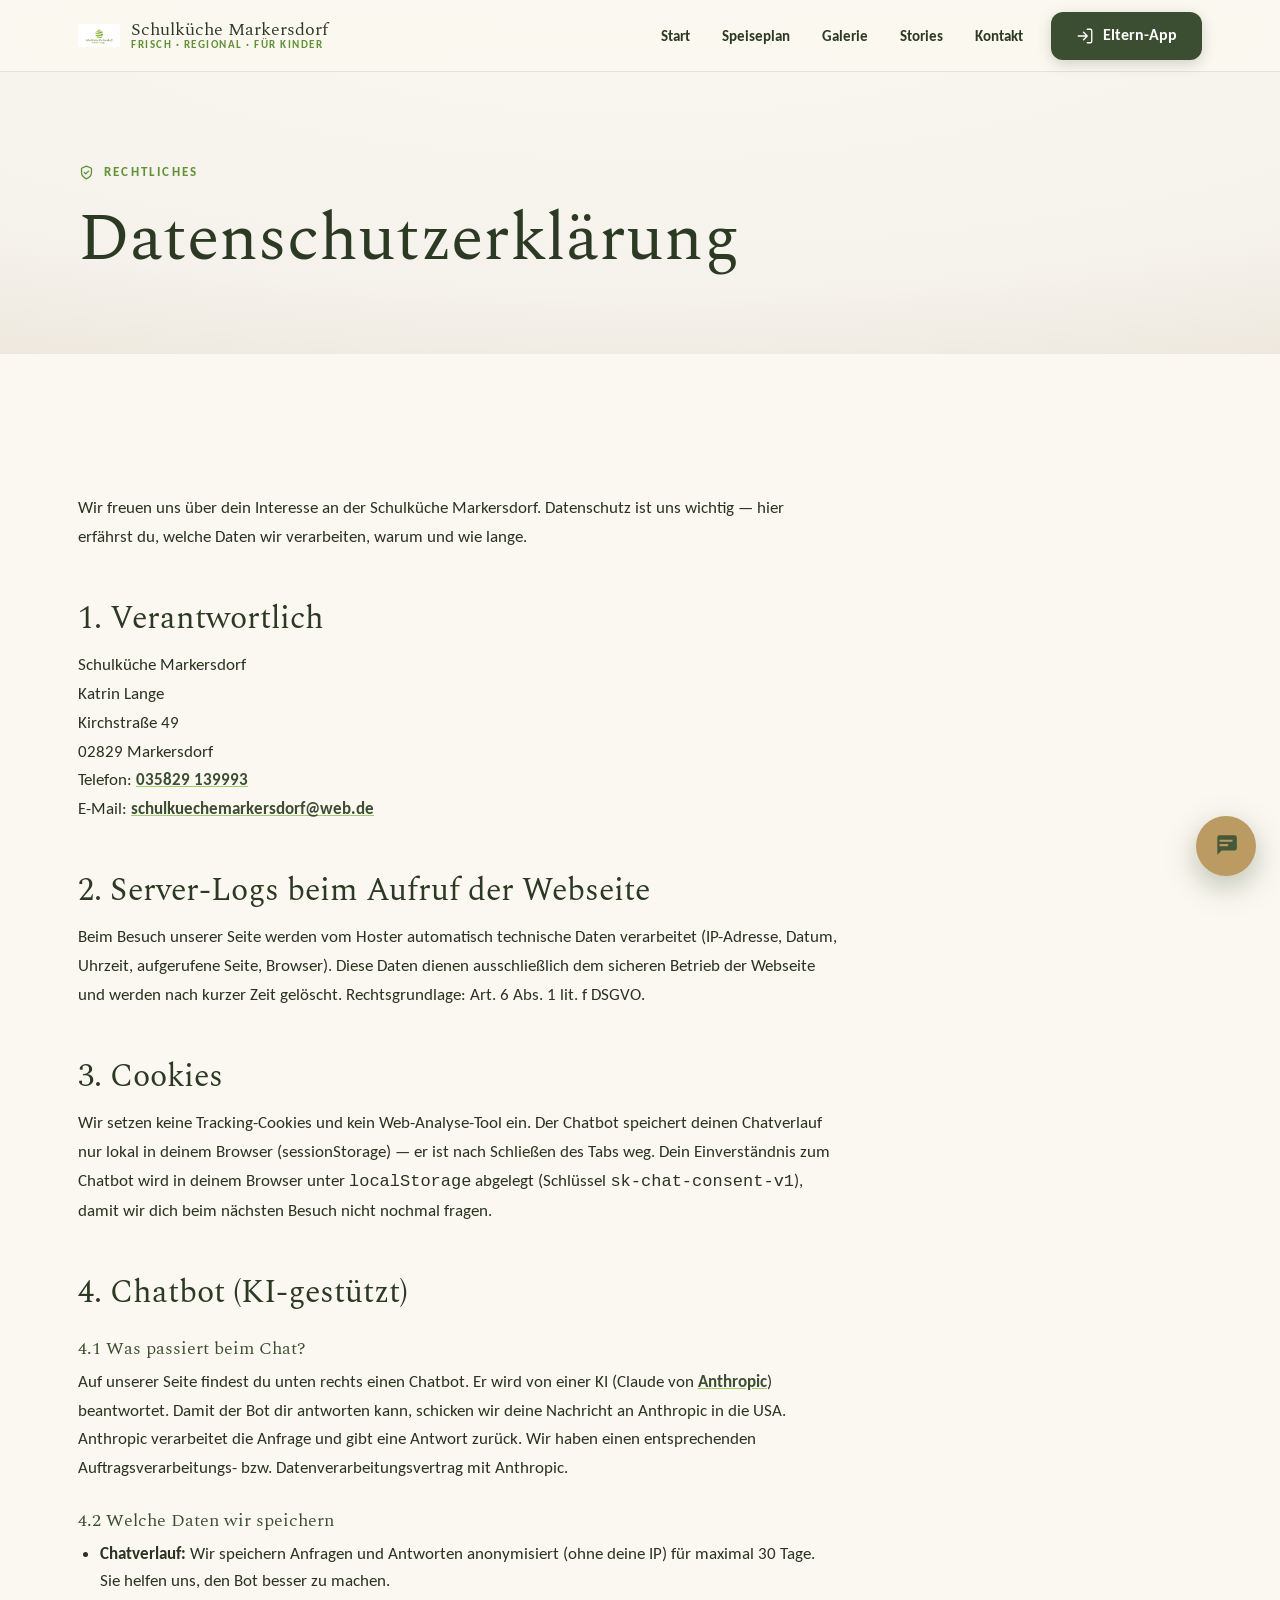
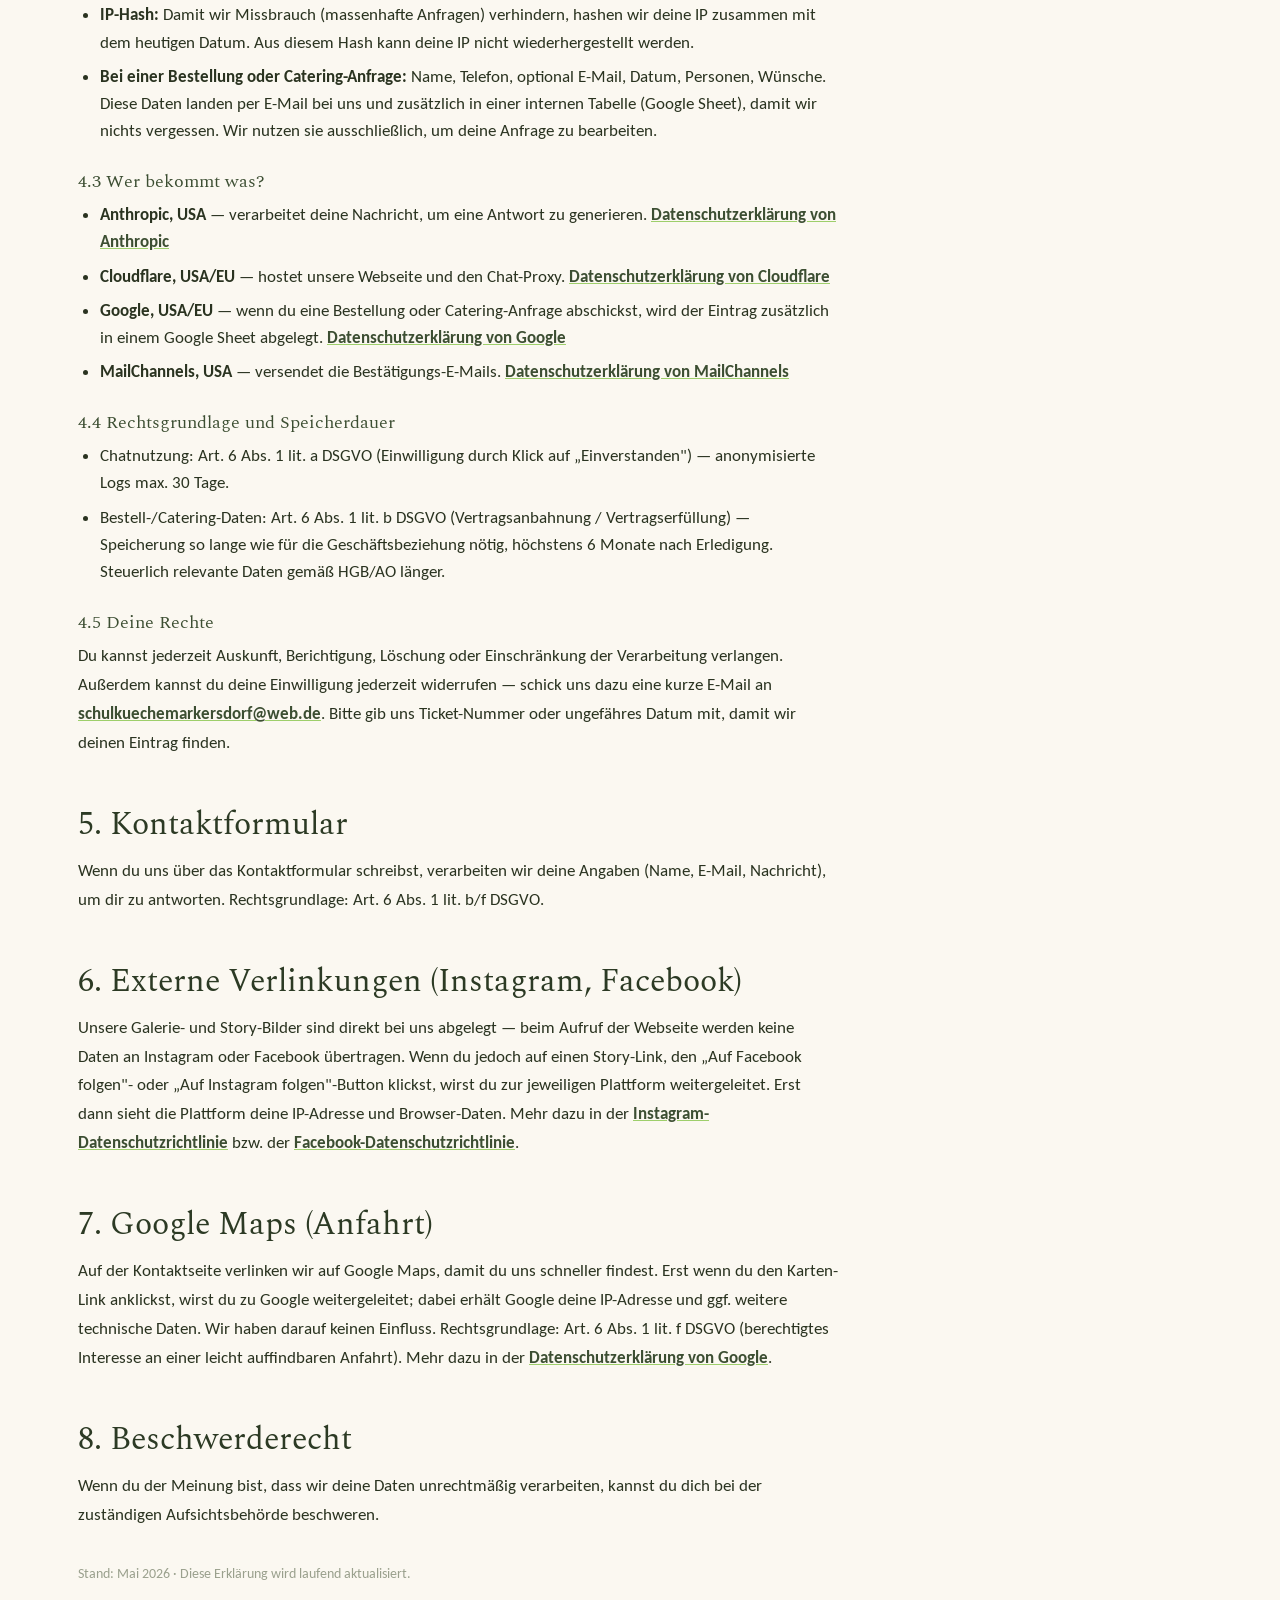
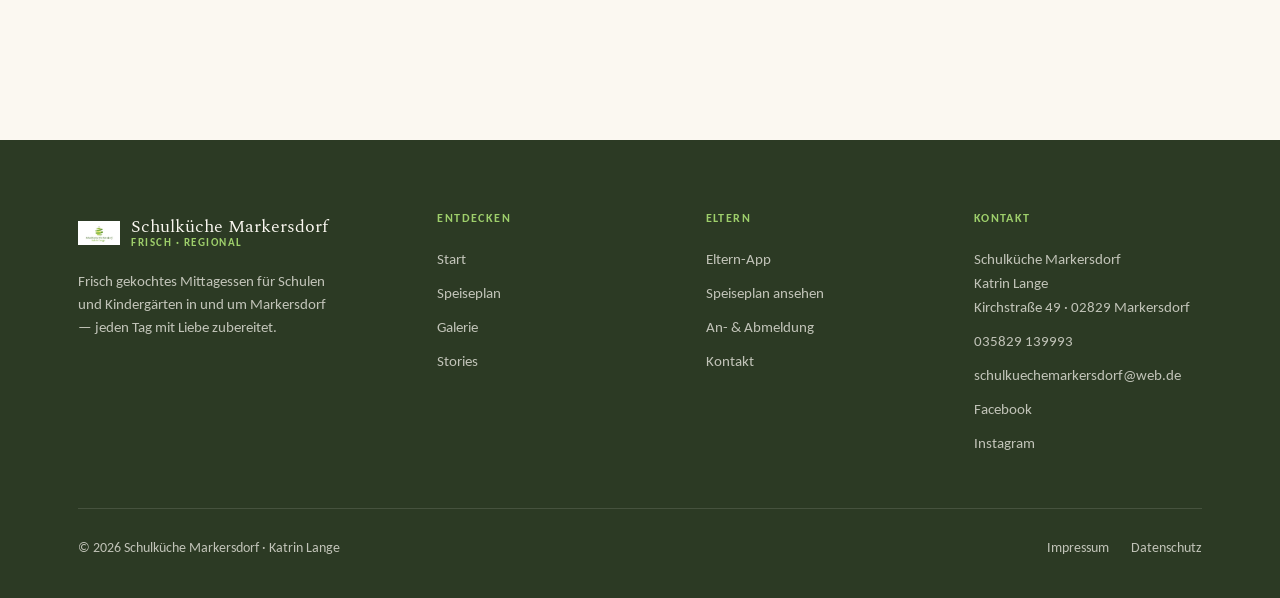
==== commit 2e59c085: "Website-Relaunch: neues Design (Waldgrün/Apfelgrün) + korrekte Domain - Komplettes Re-Skin aller 7 S" ====
--- a/datenschutz.html
+++ b/datenschutz.html
@@ -1,113 +1,36 @@
 <!DOCTYPE html>
 <html lang="de">
 <head>
-  <meta charset="UTF-8">
-  <meta name="viewport" content="width=device-width, initial-scale=1.0">
-  <title>Datenschutz — Schulküche Markersdorf</title>
-  <meta name="description" content="Datenschutzerklärung der Schulküche Markersdorf, inklusive Hinweise zum Einsatz des Chatbots.">
-  <meta name="robots" content="noindex,follow">
+<meta charset="UTF-8" />
+<meta name="viewport" content="width=device-width, initial-scale=1, viewport-fit=cover" />
+<title>Datenschutz · Schulküche Markersdorf</title>
+<meta name="robots" content="noindex" />
+<link rel="preconnect" href="https://fonts.googleapis.com" />
+<link rel="preconnect" href="https://fonts.gstatic.com" crossorigin />
+<link href="https://fonts.googleapis.com/css2?family=Carlito:ital,wght@0,400;0,700;1,400&family=Fontdiner+Swanky&family=Spectral:wght@500;600;700;800&display=swap" rel="stylesheet" />
+<link rel="stylesheet" href="site.css" />
 
-  <link rel="icon" type="image/svg+xml" href="data:image/svg+xml,%3Csvg xmlns='http://www.w3.org/2000/svg' viewBox='0 0 32 32'%3E%3Ccircle cx='16' cy='16' r='15' fill='%2344583a'/%3E%3Ctext x='16' y='22' font-family='Georgia,serif' font-size='18' font-weight='700' font-style='italic' text-anchor='middle' fill='%23bc9b62'%3ES%3C/text%3E%3C/svg%3E">
+<link rel="icon" type="image/svg+xml" href="data:image/svg+xml,%3Csvg xmlns=%27http://www.w3.org/2000/svg%27 viewBox=%270 0 32 32%27%3E%3Ccircle cx=%2716%27 cy=%2716%27 r=%2715%27 fill=%27%2344583a%27/%3E%3Ctext x=%2716%27 y=%2722%27 font-family=%27Georgia,serif%27 font-size=%2718%27 font-weight=%27700%27 font-style=%27italic%27 text-anchor=%27middle%27 fill=%27%23bc9b62%27%3ES%3C/text%3E%3C/svg%3E" />
+<link rel="stylesheet" href="assets/chatbot.css" />
+</head>
+<body data-page="datenschutz">
 
-  <link rel="preconnect" href="https://fonts.googleapis.com">
-  <link rel="preconnect" href="https://fonts.gstatic.com" crossorigin>
-  <link href="https://fonts.googleapis.com/css2?family=Lato:wght@300;400;700&family=Playfair+Display:ital,wght@0,400;0,700;1,400;1,700&display=swap" rel="stylesheet">
+<section class="page-hero">
+  <div class="wrap">
+    <div class="reveal">
+      <span class="eyebrow"><svg viewBox="0 0 24 24" fill="none" stroke="currentColor" stroke-width="1.8" stroke-linecap="round" stroke-linejoin="round"><path d="M12 3 5 6v6c0 4 3 7 7 9 4-2 7-5 7-9V6Z"/><path d="M9 12l2 2 4-4"/></svg> Rechtliches</span>
+      <h1>Datenschutz&shy;erklärung</h1>
+    </div>
+  </div>
+</section>
 
-  <link rel="stylesheet" href="assets/style.css">
-  <link rel="stylesheet" href="assets/chatbot.css">
-
-  <style>
-    /* Lokale Styles nur für die Datenschutz-Seite */
-    .ds-wrap {
-      max-width: 780px;
-      margin: 0 auto;
-      padding: 8rem 2rem 6rem;
-    }
-    .ds-wrap h1 {
-      font-family: var(--serif);
-      color: var(--gruen);
-      font-size: clamp(2rem, 4vw, 2.8rem);
-      margin-bottom: 0.6rem;
-    }
-    .ds-wrap .eyebrow { display: inline-block; margin-bottom: 1rem; }
-    .ds-wrap h2 {
-      font-family: var(--serif);
-      color: var(--gruen);
-      margin-top: 2.4rem;
-      margin-bottom: 0.6rem;
-      font-size: 1.4rem;
-    }
-    .ds-wrap h3 {
-      font-family: var(--sans);
-      font-weight: 700;
-      color: var(--gruen);
-      margin-top: 1.4rem;
-      margin-bottom: 0.4rem;
-      font-size: 1.05rem;
-      letter-spacing: 0.03em;
-    }
-    .ds-wrap p, .ds-wrap li { color: var(--text); line-height: 1.75; }
-    .ds-wrap ul, .ds-wrap ol { margin: 0.4rem 0 1rem 1.4rem; }
-    .ds-wrap a { color: var(--gruen-hell); text-decoration: underline; }
-    .ds-stand {
-      font-size: 0.88rem;
-      color: var(--text-hell);
-      margin-top: 3rem;
-      padding-top: 1.2rem;
-      border-top: 1px solid var(--creme-dunkel);
-    }
-    .platzhalter-feld {
-      background: var(--gruen-pale);
-      padding: 0.1rem 0.4rem;
-      border-radius: 2px;
-      font-family: var(--sans);
-      font-size: 0.92em;
-      color: var(--gruen);
-      font-weight: 700;
-      letter-spacing: 0.02em;
-    }
-  </style>
-</head>
-<body>
-
-  <!-- --- NAVIGATION --- -->
-  <header class="nav fest" id="nav">
-    <div class="container nav-inner">
-      <a href="index.html" class="nav-logo" aria-label="Schulküche Markersdorf — Startseite"><img src="assets/bilder/schulkueche-logo.png" alt="Schulküche Markersdorf"></a>
-      <button class="nav-toggle" aria-label="Menü öffnen" aria-expanded="false" aria-controls="nav-links">
-        <span></span><span></span><span></span>
-      </button>
-      <nav>
-        <ul class="nav-links" id="nav-links">
-          <li><a href="index.html">Start</a></li>
-          <li><a href="speisekarte.html">Speiseplan</a></li>
-          <li><a href="galerie.html">Galerie</a></li>
-          <li><a href="stories.html">Stories</a></li>
-          <li><a href="kontakt.html">Kontakt</a></li>
-          <!-- TODO: URL anpassen, sobald die Eltern-App live ist (z.B. eltern.schulkueche-markersdorf.de) -->
-          <li><a href="https://eltern.schulkueche-markersdorf.de/" class="nav-eltern" title="Eltern-Bereich – Anmeldung, Abmeldung, Speiseplan, Rechnung">Eltern-Login</a></li>
-        </ul>
-      </nav>
-    </div>
-  </header>
-
-  <a href="#main" class="skip-link">Zum Hauptinhalt springen</a>
-
-  <main id="main">
-    <section class="ds-wrap">
-      <span class="eyebrow">Rechtliches</span>
-      <h1>Datenschutzerklärung</h1>
+<section class="section cream">
+  <div class="wrap">
+    <div class="prose reveal">
       <p>Wir freuen uns über dein Interesse an der Schulküche Markersdorf. Datenschutz ist uns wichtig — hier erfährst du, welche Daten wir verarbeiten, warum und wie lange.</p>
 
       <h2>1. Verantwortlich</h2>
-      <p>
-        Schulküche Markersdorf<br>
-        Katrin Lange<br>
-        Kirchstraße 49<br>
-        02829 Markersdorf<br>
-        Telefon: <a href="tel:+4935829139993">035829 139993</a><br>
-        E-Mail: <a href="mailto:schulkuechemarkersdorf@web.de">schulkuechemarkersdorf@web.de</a>
-      </p>
+      <p>Schulküche Markersdorf<br />Katrin Lange<br />Kirchstraße 49<br />02829 Markersdorf<br />Telefon: <a href="tel:+4935829139993">035829 139993</a><br />E-Mail: <a href="mailto:schulkuechemarkersdorf@web.de">schulkuechemarkersdorf@web.de</a></p>
 
       <h2>2. Server-Logs beim Aufruf der Webseite</h2>
       <p>Beim Besuch unserer Seite werden vom Hoster automatisch technische Daten verarbeitet (IP-Adresse, Datum, Uhrzeit, aufgerufene Seite, Browser). Diese Daten dienen ausschließlich dem sicheren Betrieb der Webseite und werden nach kurzer Zeit gelöscht. Rechtsgrundlage: Art. 6 Abs. 1 lit. f DSGVO.</p>
@@ -150,31 +73,23 @@
       <p>Unsere Galerie- und Story-Bilder sind direkt bei uns abgelegt — beim Aufruf der Webseite werden keine Daten an Instagram oder Facebook übertragen. Wenn du jedoch auf einen Story-Link, den „Auf Facebook folgen"- oder „Auf Instagram folgen"-Button klickst, wirst du zur jeweiligen Plattform weitergeleitet. Erst dann sieht die Plattform deine IP-Adresse und Browser-Daten. Mehr dazu in der <a href="https://privacycenter.instagram.com/policy/" target="_blank" rel="noopener">Instagram-Datenschutzrichtlinie</a> bzw. der <a href="https://www.facebook.com/policy.php" target="_blank" rel="noopener">Facebook-Datenschutzrichtlinie</a>.</p>
 
       <h2>7. Google Maps (Anfahrt)</h2>
-      <p>Auf der Kontaktseite binden wir eine Karte über Google Maps ein, damit du uns schneller findest. Sobald du diese Seite öffnest, lädt dein Browser die Karte direkt von Google. Dabei erhält Google deine IP-Adresse und ggf. weitere technische Daten. Wir haben darauf keinen Einfluss. Rechtsgrundlage: Art. 6 Abs. 1 lit. f DSGVO (berechtigtes Interesse an einer leicht auffindbaren Anfahrtskarte). Mehr dazu in der <a href="https://policies.google.com/privacy" target="_blank" rel="noopener">Datenschutzerklärung von Google</a>.</p>
+      <p>Auf der Kontaktseite verlinken wir auf Google Maps, damit du uns schneller findest. Erst wenn du den Karten-Link anklickst, wirst du zu Google weitergeleitet; dabei erhält Google deine IP-Adresse und ggf. weitere technische Daten. Wir haben darauf keinen Einfluss. Rechtsgrundlage: Art. 6 Abs. 1 lit. f DSGVO (berechtigtes Interesse an einer leicht auffindbaren Anfahrt). Mehr dazu in der <a href="https://policies.google.com/privacy" target="_blank" rel="noopener">Datenschutzerklärung von Google</a>.</p>
 
       <h2>8. Beschwerderecht</h2>
       <p>Wenn du der Meinung bist, dass wir deine Daten unrechtmäßig verarbeiten, kannst du dich bei der zuständigen Aufsichtsbehörde beschweren.</p>
 
-      <p class="ds-stand">Stand: Mai 2026 · Diese Erklärung wird laufend aktualisiert.</p>
-    </section>
-  </main>
+      <p style="margin-top:32px;color:var(--muted-lt);font-size:14px">Stand: Mai 2026 · Diese Erklärung wird laufend aktualisiert.</p>
+    </div>
+  </div>
+</section>
 
-  <!-- --- FOOTER --- -->
-  <footer class="footer">
-    <div class="container">
-      <p>© 2026 Schulküche Markersdorf · <a href="impressum.html">Impressum</a> · <a href="datenschutz.html">Datenschutz</a> · <a href="kontakt.html">Kontakt</a></p>
-    </div>
-  </footer>
-
-  <script src="assets/script.js"></script>
-
-  <!-- --- CHATBOT --- -->
-  <script>
-    window.SK_CHAT_CONFIG = {
-      workerUrl: 'http://localhost:8787',
-      datenschutzUrl: 'datenschutz.html'
-    };
-  </script>
-  <script defer src="assets/chatbot.js"></script>
+<script src="site.js"></script>
+<script>
+  window.SK_CHAT_CONFIG = {
+    workerUrl: "https://schulkueche-chatbot.sven-lng19.workers.dev",
+    datenschutzUrl: "datenschutz.html"
+  };
+</script>
+<script defer src="assets/chatbot.js"></script>
 </body>
 </html>
--- a/site.css
+++ b/site.css
@@ -0,0 +1,537 @@
+/* ============================================================
+   Schulküche Markersdorf · Öffentliche Website
+   Gemeinsames CSS — warmes Premium-Design, verschmolzen mit der
+   Eltern-App (Design-Tokens 1:1 aus app.css übernommen).
+   ============================================================ */
+
+/* ---------- Design-Tokens (identisch zur Eltern-App) ---------- */
+:root{
+  --forest:#3C4E32; --forest-dk:#2C3A24; --forest-700:#34432B;
+  --apple:#7FB84A; --apple-dk:#5E9233; --apple-lt:#9ECF6B;
+  --beige:#F5F1EB; --beige-dk:#ECE6DA; --cream:#FBF8F1;
+  --card:#FFFFFF; --sage:#EAF0E0; --sage-2:#F0F4E8;
+  --ink:#2A3320; --muted:#6E7363; --muted-lt:#9AA08D;
+  --line:#E7E2D6; --line-2:#EFEBE0;
+  --red:#C0492F; --red-bg:#F8E9E4;
+  --blue:#3F6FA3; --blue-bg:#E7EEF5;
+  --amber:#C98A2B; --amber-bg:#F7ECD8;
+  --teal:#3E927E; --teal-bg:#E0F0EB;
+  --serif:"Spectral",Georgia,serif;
+  --display:"Fontdiner Swanky","Spectral",Georgia,cursive;
+  --sans:"Calibri","Carlito",-apple-system,system-ui,sans-serif;
+  --shadow-sm:0 1px 2px rgba(44,58,36,.05);
+  --shadow:0 2px 10px rgba(44,58,36,.06),0 1px 2px rgba(44,58,36,.04);
+  --shadow-lg:0 18px 50px rgba(44,58,36,.14);
+  --r:14px; --r-sm:10px; --r-lg:20px; --r-btn:12px;
+  --header-h:72px;
+  --maxw:1180px;
+  --ease:cubic-bezier(.22,.61,.36,1);
+}
+
+/* ---------- Reset ---------- */
+*{box-sizing:border-box;-webkit-tap-highlight-color:transparent}
+html{-webkit-text-size-adjust:100%;scroll-behavior:smooth}
+html,body{margin:0;padding:0}
+body{
+  background:var(--beige-dk); color:var(--ink);
+  font-family:var(--sans); font-size:17px; line-height:1.6;
+  -webkit-font-smoothing:antialiased; text-rendering:optimizeLegibility;
+  overflow-x:hidden;
+}
+a{color:inherit;text-decoration:none}
+button{font-family:inherit;cursor:pointer;border:none;background:none}
+img{max-width:100%;display:block}
+::selection{background:var(--apple);color:#fff}
+h1,h2,h3,h4{font-family:var(--display);font-weight:400;color:var(--forest-dk);
+  letter-spacing:0;line-height:1.16;margin:0;text-wrap:balance}
+p{margin:0;text-wrap:pretty}
+
+/* ---------- Layout helpers ---------- */
+.wrap{max-width:var(--maxw);margin:0 auto;padding:0 28px;width:100%}
+.wrap-narrow{max-width:780px}
+.eyebrow{display:inline-flex;align-items:center;gap:9px;
+  font-size:13px;font-weight:800;letter-spacing:2.2px;text-transform:uppercase;
+  color:var(--apple-dk)}
+.eyebrow svg{width:17px;height:17px;stroke:currentColor;fill:none}
+.lead{font-size:clamp(1.05rem,1.6vw,1.3rem);color:var(--muted);line-height:1.6;max-width:60ch}
+
+/* ---------- Buttons (1:1 aus der App) ---------- */
+.btn{display:inline-flex;align-items:center;justify-content:center;gap:9px;height:48px;padding:0 24px;
+  border-radius:var(--r-btn);font-family:var(--sans);font-weight:700;font-size:15.5px;
+  transition:.18s var(--ease);white-space:nowrap;border:1.5px solid transparent}
+.btn svg{width:18px;height:18px;stroke:currentColor;fill:none}
+.btn-primary{background:var(--forest);color:#fff;box-shadow:0 4px 14px rgba(60,78,50,.22)}
+.btn-primary:hover{background:var(--forest-700);box-shadow:0 8px 22px rgba(60,78,50,.32);transform:translateY(-1px)}
+.btn-ghost{background:#fff;color:var(--forest);border-color:var(--line)}
+.btn-ghost:hover{border-color:var(--apple);background:var(--sage-2)}
+.btn-light{background:rgba(251,248,241,.16);color:#fff;border-color:rgba(251,248,241,.34);backdrop-filter:blur(4px)}
+.btn-light:hover{background:rgba(251,248,241,.26)}
+.btn-lg{height:54px;padding:0 30px;font-size:16.5px}
+.btn-block{width:100%}
+
+/* ============================================================
+   HEADER · Orientierungsleiste (von site.js gebaut)
+   ============================================================ */
+.site-header{position:fixed;top:0;left:0;right:0;z-index:60;height:var(--header-h);
+  display:flex;align-items:center;
+  transition:background .3s var(--ease),box-shadow .3s var(--ease),border-color .3s var(--ease);
+  background:rgba(251,248,241,0);border-bottom:1px solid transparent}
+.site-header .wrap{display:flex;align-items:center;gap:18px}
+/* solide Leiste sobald gescrollt — oder per Default auf inhaltsseiten */
+.site-header.solid,body:not(.has-hero) .site-header{
+  background:rgba(251,248,241,.86);
+  -webkit-backdrop-filter:saturate(180%) blur(14px);backdrop-filter:saturate(180%) blur(14px);
+  border-bottom-color:var(--line)}
+/* auf der Startseite: Leiste startet hell auf dunklem Hero */
+body.has-hero .site-header:not(.solid) .brand-name,
+body.has-hero .site-header:not(.solid) .nav-link{color:var(--forest-dk)}
+
+.brand{display:flex;align-items:center;gap:11px;flex-shrink:0}
+.brand-mark{width:42px;height:42px;flex-shrink:0;display:flex;align-items:center;justify-content:center}
+.brand-mark img{width:42px;height:42px;object-fit:contain}
+.brand-name{display:flex;flex-direction:column;line-height:1.1}
+.brand-name b{font-family:var(--display);font-weight:400;font-size:18px;color:var(--forest-dk);letter-spacing:0}
+.brand-name span{font-size:11px;font-weight:700;letter-spacing:1.5px;text-transform:uppercase;color:var(--apple-dk)}
+
+.nav{display:flex;align-items:center;gap:4px;margin-left:auto}
+.nav-link{position:relative;font-size:15px;font-weight:600;color:var(--forest-dk);
+  padding:9px 14px;border-radius:10px;transition:.15s}
+.nav-link:hover{background:var(--sage-2);color:var(--forest)}
+.nav-link.active{color:var(--forest)}
+.nav-link.active::after{content:"";position:absolute;left:14px;right:14px;bottom:4px;height:2px;
+  background:var(--apple);border-radius:2px}
+.nav-cta{margin-left:10px}
+
+/* Burger + Mobile-Overlay */
+.burger{display:none;width:44px;height:44px;border-radius:11px;align-items:center;justify-content:center;
+  color:var(--forest-dk);margin-left:auto;flex-shrink:0}
+.burger:hover{background:var(--sage-2)}
+.burger svg{width:26px;height:26px;stroke:currentColor;fill:none}
+.mobile-menu{position:fixed;inset:0;z-index:70;background:var(--cream);
+  display:flex;flex-direction:column;padding:calc(var(--header-h) + 12px) 28px 40px;
+  transform:translateY(-100%);transition:transform .34s var(--ease);visibility:hidden;overflow-y:auto}
+.mobile-menu.open{transform:translateY(0);visibility:visible}
+.mobile-menu .mm-close{position:absolute;top:18px;right:22px;width:44px;height:44px;border-radius:11px;
+  display:flex;align-items:center;justify-content:center;color:var(--forest-dk)}
+.mobile-menu .mm-close:hover{background:var(--sage-2)}
+.mobile-menu .mm-close svg{width:26px;height:26px;stroke:currentColor;fill:none}
+.mobile-menu a.mm-link{font-family:var(--serif);font-size:30px;font-weight:700;color:var(--forest-dk);
+  padding:15px 0;border-bottom:1px solid var(--line-2)}
+.mobile-menu a.mm-link.active{color:var(--apple-dk)}
+.mobile-menu .mm-cta{margin-top:26px}
+
+/* ============================================================
+   HERO · gepinnte Canvas-Bühne (nur Startseite)
+   ============================================================ */
+.hero{position:relative;height:340vh;background:
+  radial-gradient(120% 80% at 50% 18%, var(--cream) 0%, var(--beige) 52%, var(--beige-dk) 100%)}
+.hero-pin{position:sticky;top:0;height:100vh;overflow:hidden;
+  display:flex;align-items:center;justify-content:center}
+.hero-canvas{position:absolute;inset:0;width:100%;height:100%;display:block}
+/* statischer Fallback (noscript / kein canvas) */
+.hero-fallback{position:absolute;inset:0;z-index:1;display:flex;align-items:center;justify-content:center}
+.hero-fallback img{width:min(42vw,400px);height:auto}
+
+/* Intro: Headline oben */
+.hero-top{position:absolute;z-index:2;left:0;right:0;top:calc(var(--header-h) + 5vh);
+  text-align:center;padding:0 24px;pointer-events:none;will-change:opacity,transform}
+.hero-top .eyebrow{margin-bottom:18px}
+.hero-top h1{font-size:clamp(2.4rem,6vw,5rem);color:var(--forest-dk);
+  text-shadow:0 2px 26px var(--cream),0 1px 3px var(--cream)}
+/* Intro: Lead + CTA unten */
+.hero-bottom{position:absolute;z-index:2;left:0;right:0;bottom:9vh;padding:0 24px;
+  display:flex;flex-direction:column;align-items:center;gap:24px;will-change:opacity,transform}
+.hero-bottom .lead{margin:0;text-align:center;font-size:clamp(1.05rem,1.7vw,1.32rem);
+  color:var(--forest-700);max-width:52ch;text-shadow:0 2px 22px var(--cream),0 1px 2px var(--cream)}
+.hero-bottom .hero-actions{display:flex;gap:14px;justify-content:center;flex-wrap:wrap;pointer-events:auto}
+/* zweite Bühne im Hero (Claim) */
+.hero-stage2{position:absolute;z-index:2;left:0;right:0;top:34%;text-align:center;padding:0 24px;
+  pointer-events:none;opacity:0;will-change:opacity,transform}
+.hero-stage2 h2{font-size:clamp(2rem,5vw,4rem);color:var(--forest-dk);max-width:18ch;margin:0 auto;
+  text-shadow:0 2px 26px var(--cream),0 1px 3px var(--cream)}
+.hero-stage2 p{margin:18px auto 0;color:var(--forest-700);font-size:clamp(1.05rem,1.6vw,1.3rem);max-width:48ch}
+
+/* ============================================================
+   HERO · statisch (ohne Scroll-Animation)
+   ============================================================ */
+.hero.hero-static{height:auto;min-height:92vh;display:flex;align-items:center;justify-content:center;
+  background:var(--forest-dk);overflow:hidden;padding:calc(var(--header-h) + 6vh) 24px 9vh}
+.hero-static .hero-media{position:absolute;inset:0;z-index:0}
+.hero-static .hero-media img{width:100%;height:100%;object-fit:cover}
+.hero-static::after{content:"";position:absolute;inset:0;z-index:1;
+  background:linear-gradient(180deg,rgba(20,30,16,.42) 0%,rgba(20,30,16,.22) 42%,rgba(20,30,16,.66) 100%)}
+.hero-static .hero-content{position:relative;z-index:2;text-align:center;
+  display:flex;flex-direction:column;align-items:center;gap:22px}
+.hero-static .eyebrow{color:var(--cream)}
+.hero-static h1{font-size:clamp(2.4rem,6vw,5rem);color:#fff;margin:0;
+  text-shadow:0 2px 30px rgba(0,0,0,.5),0 1px 4px rgba(0,0,0,.6)}
+.hero-static .lead{margin:0;font-size:clamp(1.05rem,1.7vw,1.32rem);color:rgba(255,255,255,.94);
+  max-width:52ch;text-shadow:0 1px 12px rgba(0,0,0,.55)}
+.hero-static .hero-actions{display:flex;gap:14px;justify-content:center;flex-wrap:wrap}
+
+.scroll-cue{position:absolute;bottom:30px;left:50%;transform:translateX(-50%);z-index:3;
+  display:flex;flex-direction:column;align-items:center;gap:8px;color:var(--muted);
+  font-size:12px;font-weight:700;letter-spacing:1.5px;text-transform:uppercase;
+  transition:opacity .3s}
+.scroll-cue svg{width:22px;height:22px;stroke:currentColor;fill:none;animation:bob 1.8s var(--ease) infinite}
+@keyframes bob{0%,100%{transform:translateY(0)}50%{transform:translateY(6px)}}
+
+/* ============================================================
+   STAGES · Reveal-Sektionen
+   ============================================================ */
+.section{position:relative;padding:clamp(72px,11vw,140px) 0}
+.section.cream{background:var(--cream)}
+.section.beige{background:var(--beige)}
+.section.sage{background:linear-gradient(180deg,var(--sage-2),var(--sage))}
+.section.forest{background:var(--forest);color:var(--cream)}
+.section.forest h1,.section.forest h2,.section.forest h3{color:#fff}
+.section-head{max-width:62ch}
+.section-head .eyebrow{margin-bottom:18px}
+.section-head h2{font-size:clamp(2rem,4.4vw,3.4rem)}
+.section-head p{margin-top:18px}
+
+/* Reveal-Animation — Default sichtbar; .in spielt die Einblendung.
+   Ruhezustand von .in ist statisch sichtbar (opacity:1), die Animation
+   spielt nur den \u00dcbergang \u2192 Inhalt kann nie \u201eh\u00e4ngenbleiben\". */
+.reveal{will-change:opacity,transform}
+html.js-on .reveal{opacity:0}
+html.js-on .reveal.in{opacity:1;transform:none;animation:revealIn .8s var(--ease) both}
+.reveal.in.d1{animation-delay:.08s}.reveal.in.d2{animation-delay:.16s}
+.reveal.in.d3{animation-delay:.24s}.reveal.in.d4{animation-delay:.32s}
+@keyframes revealIn{from{opacity:0;transform:translateY(32px)}to{opacity:1;transform:none}}
+@media(prefers-reduced-motion:reduce){
+  html.js-on .reveal{opacity:1}
+  html.js-on .reveal.in{animation:none}
+  html{scroll-behavior:auto}
+}
+
+/* ---------- Feature-Grid (Linien-Icons) ---------- */
+.features{display:grid;grid-template-columns:repeat(3,1fr);gap:22px;margin-top:54px}
+.feature{background:var(--card);border:1px solid var(--line);border-radius:var(--r);
+  padding:30px 28px;box-shadow:var(--shadow);transition:.2s var(--ease)}
+.feature:hover{box-shadow:var(--shadow-lg);transform:translateY(-3px);border-color:var(--line-2)}
+.feature .f-ico{width:54px;height:54px;border-radius:15px;background:var(--sage);color:var(--forest);
+  display:flex;align-items:center;justify-content:center;margin-bottom:20px}
+.feature .f-ico svg{width:27px;height:27px;stroke:currentColor;fill:none}
+.feature h3{font-size:22px;margin-bottom:10px}
+.feature p{color:var(--muted);font-size:15.5px;line-height:1.6}
+
+/* ---------- Split (Text + großes Foto) ---------- */
+.split{display:grid;grid-template-columns:1fr 1fr;gap:clamp(36px,5vw,76px);align-items:center}
+.split.flip .split-media{order:-1}
+.split-copy h2{font-size:clamp(1.9rem,3.6vw,3rem);margin-bottom:18px}
+.split-copy p+p{margin-top:16px}
+.split-copy .lead{color:var(--muted)}
+.split-actions{margin-top:30px;display:flex;gap:14px;flex-wrap:wrap}
+
+/* ---------- Foto-Slots / Platzhalter (in-Brand) ---------- */
+.photo{position:relative;border-radius:var(--r-lg);overflow:hidden;background:var(--sage);
+  border:1px solid var(--line);box-shadow:var(--shadow)}
+.photo img{width:100%;height:100%;object-fit:cover;display:block}
+.photo.ph{display:flex;align-items:center;justify-content:center;
+  background:repeating-linear-gradient(135deg,var(--sage) 0,var(--sage) 22px,var(--sage-2) 22px,var(--sage-2) 44px)}
+.photo .ph-inner{display:flex;flex-direction:column;align-items:center;gap:12px;text-align:center;
+  color:var(--apple-dk);padding:24px}
+.photo .ph-inner svg{width:42px;height:42px;stroke:currentColor;fill:none;opacity:.9}
+.photo .ph-inner b{font-family:var(--serif);font-size:18px;color:var(--forest);font-weight:600}
+.photo .ph-inner span{font-size:12.5px;font-weight:700;letter-spacing:.4px;color:var(--muted);
+  font-family:var(--sans);text-transform:none}
+.ratio-4-3{aspect-ratio:4/3}
+.ratio-3-2{aspect-ratio:3/2}
+.ratio-1-1{aspect-ratio:1/1}
+.ratio-4-5{aspect-ratio:4/5}
+.ratio-16-9{aspect-ratio:16/9}
+
+/* ---------- Galerie-Grid ---------- */
+.gallery{display:grid;grid-template-columns:repeat(12,1fr);gap:18px;grid-auto-flow:dense}
+.gallery .photo{margin:0}
+.g-wide{grid-column:span 8}.g-half{grid-column:span 6}
+.g-third{grid-column:span 4}.g-full{grid-column:span 12}
+.g-tall{grid-row:span 2}
+
+/* ---------- Speiseplan-Teaser (App-Tagkarten) ---------- */
+.menu-grid{display:grid;grid-template-columns:repeat(5,1fr);gap:16px;margin-top:48px}
+.menu-day{background:#fff;border:1px solid var(--line);border-radius:var(--r);box-shadow:var(--shadow-sm);
+  padding:22px 20px;display:flex;flex-direction:column}
+.menu-day .dh{display:flex;align-items:center;justify-content:space-between;margin-bottom:16px}
+.menu-day .dh b{font-family:var(--serif);font-size:18px;color:var(--forest-dk)}
+.menu-day .dh .date{font-size:12.5px;color:var(--muted-lt);font-weight:700}
+.meal{padding:13px 0;border-top:1px dashed var(--line)}
+.meal:first-of-type{border-top:none;padding-top:0}
+.meal-tag{display:inline-block;font-size:10.5px;font-weight:800;letter-spacing:1px;text-transform:uppercase;
+  color:var(--apple-dk);background:var(--sage);padding:3px 9px;border-radius:6px;margin-bottom:7px}
+.meal-tag.t2{color:var(--teal);background:var(--teal-bg)}
+.meal-name{font-weight:700;font-size:15.5px;color:var(--ink);line-height:1.35}
+.meal-desc{color:var(--muted);font-size:13.5px;margin-top:3px;line-height:1.45}
+.allergens{display:flex;flex-wrap:wrap;gap:6px;margin-top:10px}
+.alg{font-size:11px;font-weight:700;color:var(--muted);background:var(--beige);border:1px solid var(--line);
+  padding:2px 8px;border-radius:999px}
+
+/* week list (Speiseplan-Seite) */
+.week-block{margin-top:40px}
+.week-label{display:flex;align-items:center;gap:14px;margin-bottom:18px}
+.week-label b{font-family:var(--serif);font-size:22px;color:var(--forest-dk)}
+.week-label .line{flex:1;height:1px;background:var(--line)}
+.week-label .chip{font-size:12px;font-weight:800;letter-spacing:.5px;text-transform:uppercase;
+  color:var(--muted-lt)}
+
+/* ---------- Info-Note (aus App) ---------- */
+.note{display:flex;gap:12px;align-items:flex-start;background:var(--sage-2);border:1px solid var(--line);
+  border-radius:12px;padding:16px 18px;font-size:15px;color:var(--forest);font-weight:500;line-height:1.55}
+.note svg{width:20px;height:20px;flex-shrink:0;margin-top:2px;color:var(--apple-dk);stroke:currentColor;fill:none}
+.note.amber{background:var(--amber-bg);border-color:#ECD9B5;color:#8A6420}
+.note.amber svg{color:var(--amber)}
+
+/* ---------- App-CTA (Eltern-App-Übergang) ---------- */
+.appcta{position:relative;overflow:hidden}
+.appcta .wrap{display:grid;grid-template-columns:1.05fr .95fr;gap:clamp(36px,5vw,72px);align-items:center}
+.appcta h2{font-size:clamp(2.1rem,4.2vw,3.4rem)}
+.appcta p{margin-top:20px;color:rgba(251,248,241,.82);font-size:clamp(1.05rem,1.6vw,1.25rem)}
+.appcta .applist{margin:28px 0 0;padding:0;list-style:none;display:flex;flex-direction:column;gap:14px}
+.appcta .applist li{display:flex;align-items:center;gap:13px;font-size:16px;color:var(--cream);font-weight:500}
+.appcta .applist svg{width:22px;height:22px;color:var(--apple-lt);stroke:currentColor;fill:none;flex-shrink:0}
+.appcta .cta-actions{margin-top:34px;display:flex;gap:14px;flex-wrap:wrap}
+/* App-Mockup-Rahmen */
+.phone{justify-self:center;width:300px;max-width:100%;background:#0e150b;border-radius:42px;
+  padding:11px;box-shadow:0 30px 70px rgba(0,0,0,.4);border:1px solid rgba(255,255,255,.08)}
+.phone-screen{background:var(--cream);border-radius:32px;overflow:hidden;aspect-ratio:300/620}
+.phone-top{height:60px;background:var(--forest);display:flex;align-items:center;gap:10px;padding:0 16px}
+.phone-top .pa{width:34px;height:34px;border-radius:50%;background:var(--cream);
+  display:flex;align-items:center;justify-content:center;overflow:hidden}
+.phone-top .pa img{width:30px;height:30px;object-fit:contain}
+.phone-top .pt{display:flex;flex-direction:column;line-height:1.15}
+.phone-top .pt b{font-family:var(--serif);font-size:13px;color:var(--cream)}
+.phone-top .pt span{font-size:9.5px;color:rgba(251,248,241,.6)}
+.phone-body{padding:16px;display:flex;flex-direction:column;gap:11px}
+.p-tile{background:#fff;border:1px solid var(--line);border-radius:12px;padding:13px;display:flex;gap:11px;align-items:center}
+.p-tile .pi{width:36px;height:36px;border-radius:10px;display:flex;align-items:center;justify-content:center;flex-shrink:0}
+.p-tile .pi svg{width:19px;height:19px;stroke:currentColor;fill:none}
+.p-tile .pl{flex:1;min-width:0}
+.p-tile .pl b{display:block;font-size:13px;color:var(--forest-dk);font-weight:700}
+.p-tile .pl span{font-size:11px;color:var(--muted-lt)}
+.p-num{font-family:var(--serif);font-size:20px;color:var(--ink);font-weight:700}
+
+/* ---------- Stat-Band ---------- */
+.stats{display:grid;grid-template-columns:repeat(4,1fr);gap:24px;margin-top:54px}
+.stat{text-align:center}
+.stat .n{font-family:var(--serif);font-weight:700;font-size:clamp(2.4rem,4vw,3.4rem);color:var(--forest);
+  line-height:1;letter-spacing:-1px;font-variant-numeric:tabular-nums}
+.section.forest .stat .n{color:var(--apple-lt)}
+.stat .l{margin-top:10px;font-size:14.5px;color:var(--muted);font-weight:600}
+.section.forest .stat .l{color:rgba(251,248,241,.75)}
+
+/* ---------- Stories / Cards ---------- */
+.cards-3{display:grid;grid-template-columns:repeat(3,1fr);gap:24px;margin-top:50px}
+.story-card{background:var(--card);border:1px solid var(--line);border-radius:var(--r);overflow:hidden;
+  box-shadow:var(--shadow);transition:.2s var(--ease);display:flex;flex-direction:column}
+.story-card:hover{box-shadow:var(--shadow-lg);transform:translateY(-3px)}
+.story-card .photo{border-radius:0;border:none;box-shadow:none}
+.story-card .sc-body{padding:24px 24px 26px;display:flex;flex-direction:column;flex:1}
+.story-card .sc-tag{font-size:11.5px;font-weight:800;letter-spacing:1px;text-transform:uppercase;
+  color:var(--apple-dk);margin-bottom:11px}
+.story-card h3{font-size:21px;margin-bottom:10px;line-height:1.2}
+.story-card p{color:var(--muted);font-size:15px;flex:1}
+.story-card .sc-more{margin-top:18px;display:inline-flex;align-items:center;gap:7px;
+  color:var(--forest);font-weight:700;font-size:14.5px}
+.story-card .sc-more svg{width:17px;height:17px;stroke:currentColor;fill:none;transition:.2s}
+.story-card:hover .sc-more svg{transform:translateX(3px)}
+
+/* quote */
+.quote{max-width:880px;margin:0 auto;text-align:center}
+.quote blockquote{font-family:var(--serif);font-size:clamp(1.6rem,3.2vw,2.6rem);line-height:1.3;
+  color:var(--forest-dk);margin:0;font-weight:600}
+.quote .qa{margin-top:26px;display:flex;align-items:center;justify-content:center;gap:13px}
+.quote .qa .qph{width:52px;height:52px;border-radius:50%;background:var(--sage);
+  display:flex;align-items:center;justify-content:center;color:var(--apple-dk);flex-shrink:0}
+.quote .qa .qph svg{width:26px;height:26px;stroke:currentColor;fill:none}
+.quote .qa .qn{text-align:left}
+.quote .qa .qn b{display:block;color:var(--forest-dk);font-weight:700}
+.quote .qa .qn span{font-size:14px;color:var(--muted)}
+
+/* ---------- Kontakt ---------- */
+.contact-grid{display:grid;grid-template-columns:1fr 1fr;gap:clamp(30px,4vw,56px);align-items:start}
+.info-list{list-style:none;margin:0;padding:0;display:flex;flex-direction:column;gap:6px}
+.info-row{display:flex;gap:16px;align-items:flex-start;padding:18px 0;border-bottom:1px solid var(--line-2)}
+.info-row:last-child{border-bottom:none}
+.info-row .ico{width:46px;height:46px;border-radius:13px;background:var(--sage);color:var(--forest);
+  display:flex;align-items:center;justify-content:center;flex-shrink:0}
+.info-row .ico svg{width:22px;height:22px;stroke:currentColor;fill:none}
+.info-row .it b{display:block;font-size:13px;font-weight:800;letter-spacing:.4px;text-transform:uppercase;
+  color:var(--muted-lt);margin-bottom:3px}
+.info-row .it p,.info-row .it a{font-size:17px;color:var(--ink);font-weight:600}
+.info-row .it a:hover{color:var(--forest)}
+
+/* Forms (aus App) */
+.field{display:flex;flex-direction:column;gap:8px;margin-bottom:18px}
+.label{font-size:12.5px;font-weight:800;letter-spacing:.4px;text-transform:uppercase;color:var(--forest)}
+.input,.textarea,.select{height:50px;border:1.5px solid var(--line);background:#fff;border-radius:12px;
+  padding:0 16px;font-family:inherit;font-size:16px;color:var(--ink);font-weight:500;width:100%;transition:.14s}
+.textarea{height:auto;padding:14px 16px;resize:vertical;min-height:130px;line-height:1.5}
+.input::placeholder,.textarea::placeholder{color:var(--muted-lt)}
+.input:focus,.textarea:focus,.select:focus{outline:none;border-color:var(--apple);
+  box-shadow:0 0 0 4px rgba(127,184,74,.16)}
+.form-card{background:#fff;border:1px solid var(--line);border-radius:var(--r-lg);
+  box-shadow:var(--shadow);padding:clamp(26px,3vw,38px)}
+
+/* ---------- Rechts-Seiten (Impressum/Datenschutz) ---------- */
+.prose{max-width:760px}
+.prose h2{font-size:clamp(1.5rem,2.6vw,2rem);margin:48px 0 14px}
+.prose h2:first-child{margin-top:0}
+.prose h3{font-size:18px;margin:28px 0 8px;color:var(--forest)}
+.prose p{color:var(--ink);margin-bottom:14px;line-height:1.7}
+.prose a{color:var(--forest);font-weight:700;text-decoration:underline;text-decoration-color:var(--apple-lt)}
+.prose ul{margin:0 0 16px;padding-left:22px;color:var(--ink)}
+.prose li{margin-bottom:7px}
+
+/* page hero (untergeordnete Seiten) */
+.page-hero{padding:calc(var(--header-h) + clamp(48px,7vw,96px)) 0 clamp(40px,6vw,76px);
+  background:radial-gradient(120% 120% at 50% 0%,var(--cream),var(--beige) 70%,var(--beige-dk))}
+.page-hero .eyebrow{margin-bottom:18px}
+.page-hero h1{font-size:clamp(2.4rem,5.4vw,4.2rem)}
+.page-hero p{margin-top:20px;max-width:60ch}
+
+/* ============================================================
+   FOOTER
+   ============================================================ */
+.site-footer{background:var(--forest-dk);color:rgba(251,248,241,.72);padding:72px 0 40px}
+.site-footer .f-top{display:grid;grid-template-columns:1.4fr 1fr 1fr 1fr;gap:40px;
+  padding-bottom:48px;border-bottom:1px solid rgba(251,248,241,.12)}
+.site-footer .f-brand .brand-name b{color:var(--cream)}
+.site-footer .f-brand p{margin-top:16px;font-size:14.5px;line-height:1.6;max-width:32ch}
+.site-footer .f-col h4{font-family:var(--sans);font-size:12px;font-weight:800;letter-spacing:1.4px;
+  text-transform:uppercase;color:var(--apple-lt);margin-bottom:16px}
+.site-footer .f-col a,.site-footer .f-col p{display:block;font-size:15px;color:rgba(251,248,241,.72);
+  padding:5px 0;transition:.14s}
+.site-footer .f-col a:hover{color:#fff}
+.site-footer .f-bot{display:flex;align-items:center;justify-content:space-between;gap:18px;
+  padding-top:28px;font-size:13.5px;flex-wrap:wrap}
+.site-footer .f-bot .f-legal{display:flex;gap:22px;flex-wrap:wrap}
+.site-footer .f-bot a:hover{color:#fff}
+
+/* ============================================================
+   RESPONSIVE
+   ============================================================ */
+@media(max-width:1024px){
+  .features{grid-template-columns:1fr 1fr}
+  .menu-grid{grid-template-columns:1fr 1fr 1fr}
+  .cards-3{grid-template-columns:1fr 1fr}
+  .stats{grid-template-columns:1fr 1fr;gap:30px}
+  .g-wide{grid-column:span 12}.g-half{grid-column:span 6}.g-third{grid-column:span 6}
+}
+@media(max-width:768px){
+  .nav{display:none}
+  .burger{display:flex}
+  .split{grid-template-columns:1fr;gap:32px}
+  .split.flip .split-media{order:0}
+  .appcta .wrap{grid-template-columns:1fr;gap:44px}
+  .appcta .phone{order:-1}
+  .contact-grid{grid-template-columns:1fr;gap:36px}
+}
+@media(max-width:560px){
+  body{font-size:16px}
+  .wrap{padding:0 20px}
+  .features{grid-template-columns:1fr}
+  .menu-grid{grid-template-columns:1fr}
+  .cards-3{grid-template-columns:1fr}
+  .stats{grid-template-columns:1fr 1fr;gap:26px}
+  .gallery{grid-template-columns:1fr;gap:14px}
+  .g-wide,.g-half,.g-third,.g-full{grid-column:span 1}
+  .g-tall{grid-row:span 1}
+  .hero.hero-static{min-height:88vh}
+  .site-footer .f-top{grid-template-columns:1fr 1fr;gap:30px}
+  .site-footer .f-brand{grid-column:span 2}
+  .site-footer .f-bot{flex-direction:column;align-items:flex-start;gap:12px}
+}
+
+/* ============================================================
+   Chatbot (Button rechts unten + Panel)
+   ============================================================ */
+.chat-fab{position:fixed;right:24px;bottom:24px;z-index:1200;width:62px;height:62px;border-radius:50%;
+  background:var(--forest);color:var(--cream);display:flex;align-items:center;justify-content:center;
+  box-shadow:0 10px 28px rgba(44,58,36,.32);transition:transform .18s var(--ease),background .18s var(--ease)}
+.chat-fab:hover{transform:translateY(-2px) scale(1.04);background:var(--forest-dk)}
+.chat-fab svg{width:27px;height:27px;stroke:currentColor;fill:none}
+.chat-fab .ic-close{display:none}
+.chat-fab.open .ic-chat{display:none}
+.chat-fab.open .ic-close{display:block}
+.chat-fab .badge{position:absolute;top:-3px;right:-3px;width:18px;height:18px;border-radius:50%;
+  background:var(--apple);border:2.5px solid var(--beige-dk)}
+
+.chat-panel{position:fixed;right:24px;bottom:100px;z-index:1200;width:min(370px,calc(100vw - 32px));
+  max-height:min(560px,calc(100vh - 130px));background:var(--cream);border:1px solid var(--line);
+  border-radius:var(--r-lg);box-shadow:var(--shadow-lg);display:flex;flex-direction:column;overflow:hidden;
+  opacity:0;transform:translateY(14px) scale(.97);transform-origin:bottom right;pointer-events:none;
+  transition:opacity .2s var(--ease),transform .2s var(--ease)}
+.chat-panel.open{opacity:1;transform:none;pointer-events:auto}
+.chat-head{display:flex;align-items:center;gap:12px;padding:16px 18px;background:var(--forest);color:var(--cream)}
+.chat-head .ch-ava{width:40px;height:40px;border-radius:50%;background:rgba(251,248,241,.14);
+  display:flex;align-items:center;justify-content:center;flex:0 0 auto}
+.chat-head .ch-ava svg{width:22px;height:22px;stroke:var(--apple-lt);fill:none}
+.chat-head b{font-family:var(--serif);font-size:16px;font-weight:700;display:block;line-height:1.2}
+.chat-head span{font-size:12px;color:rgba(251,248,241,.7)}
+.chat-head .ch-dot{width:8px;height:8px;border-radius:50%;background:var(--apple-lt);margin-right:5px;display:inline-block}
+.chat-body{flex:1;overflow-y:auto;padding:18px;display:flex;flex-direction:column;gap:12px;background:var(--beige)}
+.chat-msg{max-width:82%;padding:11px 14px;border-radius:14px;font-size:14.5px;line-height:1.5}
+.chat-msg.bot{align-self:flex-start;background:#fff;border:1px solid var(--line);color:var(--ink);border-bottom-left-radius:5px}
+.chat-msg.user{align-self:flex-end;background:var(--apple);color:#fff;border-bottom-right-radius:5px}
+.chat-msg a{color:var(--apple-dk);font-weight:700}
+.chat-quick{display:flex;flex-wrap:wrap;gap:8px;padding:0 18px 14px;background:var(--beige)}
+.chat-quick button{font-family:var(--sans);font-size:13px;font-weight:600;color:var(--forest);
+  background:#fff;border:1px solid var(--line);border-radius:999px;padding:7px 13px;transition:.15s}
+.chat-quick button:hover{background:var(--sage);border-color:var(--apple-lt)}
+.chat-input-row{display:flex;gap:8px;padding:12px;border-top:1px solid var(--line);background:var(--cream)}
+.chat-input{flex:1;height:44px;border:1.5px solid var(--line);border-radius:999px;padding:0 16px;
+  font-family:inherit;font-size:14.5px;color:var(--ink);background:#fff}
+.chat-input:focus{outline:none;border-color:var(--apple)}
+.chat-send{width:44px;height:44px;border-radius:50%;background:var(--forest);color:var(--cream);
+  display:flex;align-items:center;justify-content:center;flex:0 0 auto;transition:.15s}
+.chat-send:hover{background:var(--forest-dk)}
+.chat-send svg{width:19px;height:19px;stroke:currentColor;fill:none}
+@media(max-width:560px){
+  .chat-fab{right:16px;bottom:16px}
+  .chat-panel{right:16px;left:16px;bottom:88px;width:auto}
+}
+
+/* ============================================================
+   Ergänzungen: Kontakt-Consent, Bestellabschnitt, Druck
+   (nach dem Design-Import hinzugefügt — echte Funktionen)
+   ============================================================ */
+
+/* --- Datenschutz-Checkbox im Kontaktformular --- */
+.form-consent{
+  display:flex;gap:10px;align-items:flex-start;
+  margin:4px 0 18px;font-size:14px;line-height:1.5;color:var(--muted);
+}
+.form-consent input{margin-top:3px;width:17px;height:17px;flex:0 0 auto;accent-color:var(--forest);cursor:pointer}
+.form-consent a{color:var(--forest);font-weight:700}
+
+/* --- Bestellabschnitt --- */
+.order-slip{
+  background:#fff;border:1px solid var(--line);border-radius:var(--r);
+  box-shadow:var(--shadow-sm);padding:32px clamp(18px,4vw,40px);
+}
+.slip-fields{
+  display:grid;grid-template-columns:repeat(auto-fit,minmax(200px,1fr));
+  gap:16px 28px;margin:18px 0 24px;
+}
+.slip-fields label{display:flex;flex-direction:column;gap:8px;font-size:12.5px;font-weight:800;letter-spacing:.5px;text-transform:uppercase;color:var(--apple-dk)}
+.slip-line{display:block;height:1px;background:var(--ink);opacity:.32;margin-top:14px}
+.slip-table{width:100%;border-collapse:collapse;font-size:14.5px}
+.slip-table th,.slip-table td{border:1px solid var(--line);padding:9px 10px;text-align:left}
+.slip-table thead th{background:var(--sage);color:var(--forest);font-family:var(--serif);font-weight:700}
+.slip-table td:first-child,.slip-table td:nth-child(2){white-space:nowrap;color:var(--muted)}
+.slip-week td{background:var(--beige);font-weight:800;color:var(--apple-dk);letter-spacing:.3px}
+.slip-table .box{display:inline-block;width:20px;height:20px;border:1.5px solid var(--forest);border-radius:5px}
+.slip-deadline{margin-top:18px;font-size:14px;color:var(--muted);line-height:1.6}
+
+/* --- Druck: nur der Bestellabschnitt, ohne Chrome --- */
+@media print{
+  .site-header,.site-footer,.mobile-menu,
+  .sk-chat-fab,.sk-chat-root,.chat-fab,.chat-panel,
+  .no-print,.page-hero,.appcta{display:none !important}
+  body{background:#fff}
+  .section{padding:0 !important;background:#fff !important}
+  .order-slip{border:none;box-shadow:none;padding:0}
+  .reveal{opacity:1 !important;transform:none !important}
+  .slip-table .box{border-color:#333}
+}
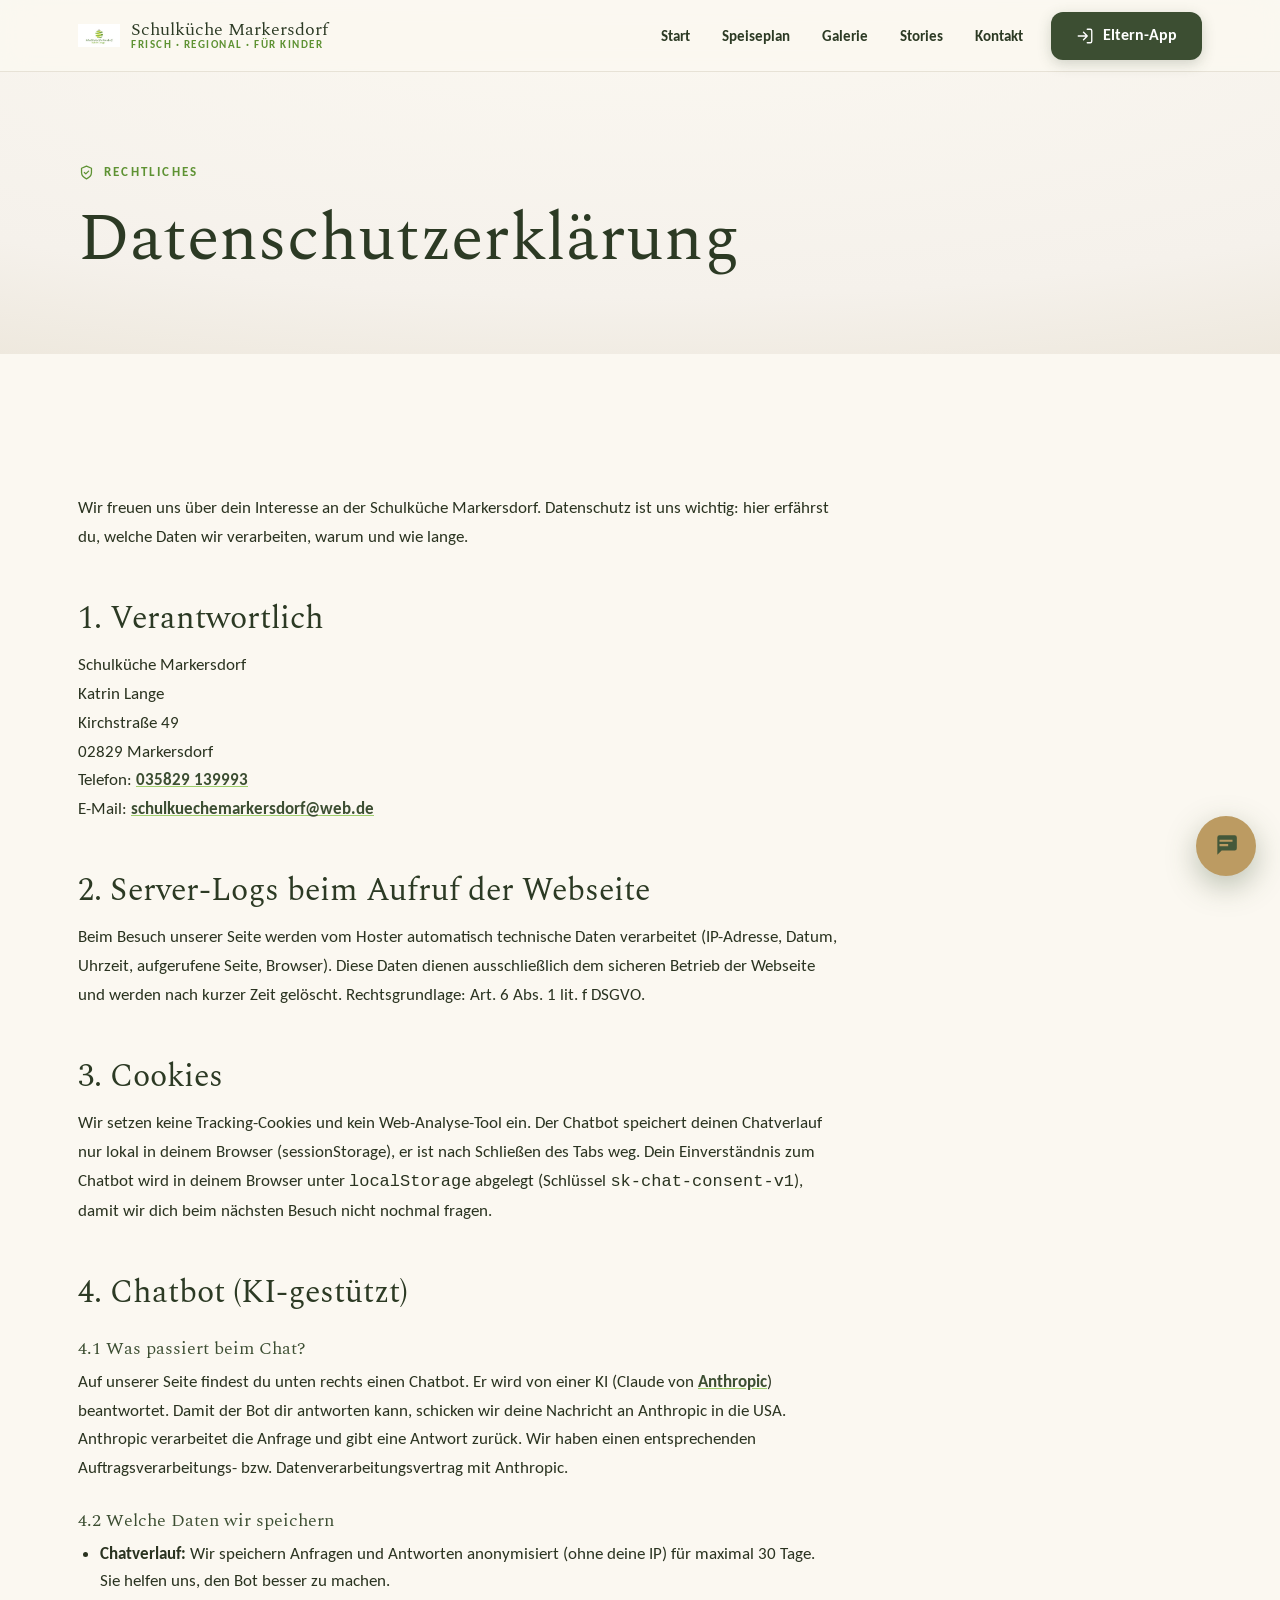
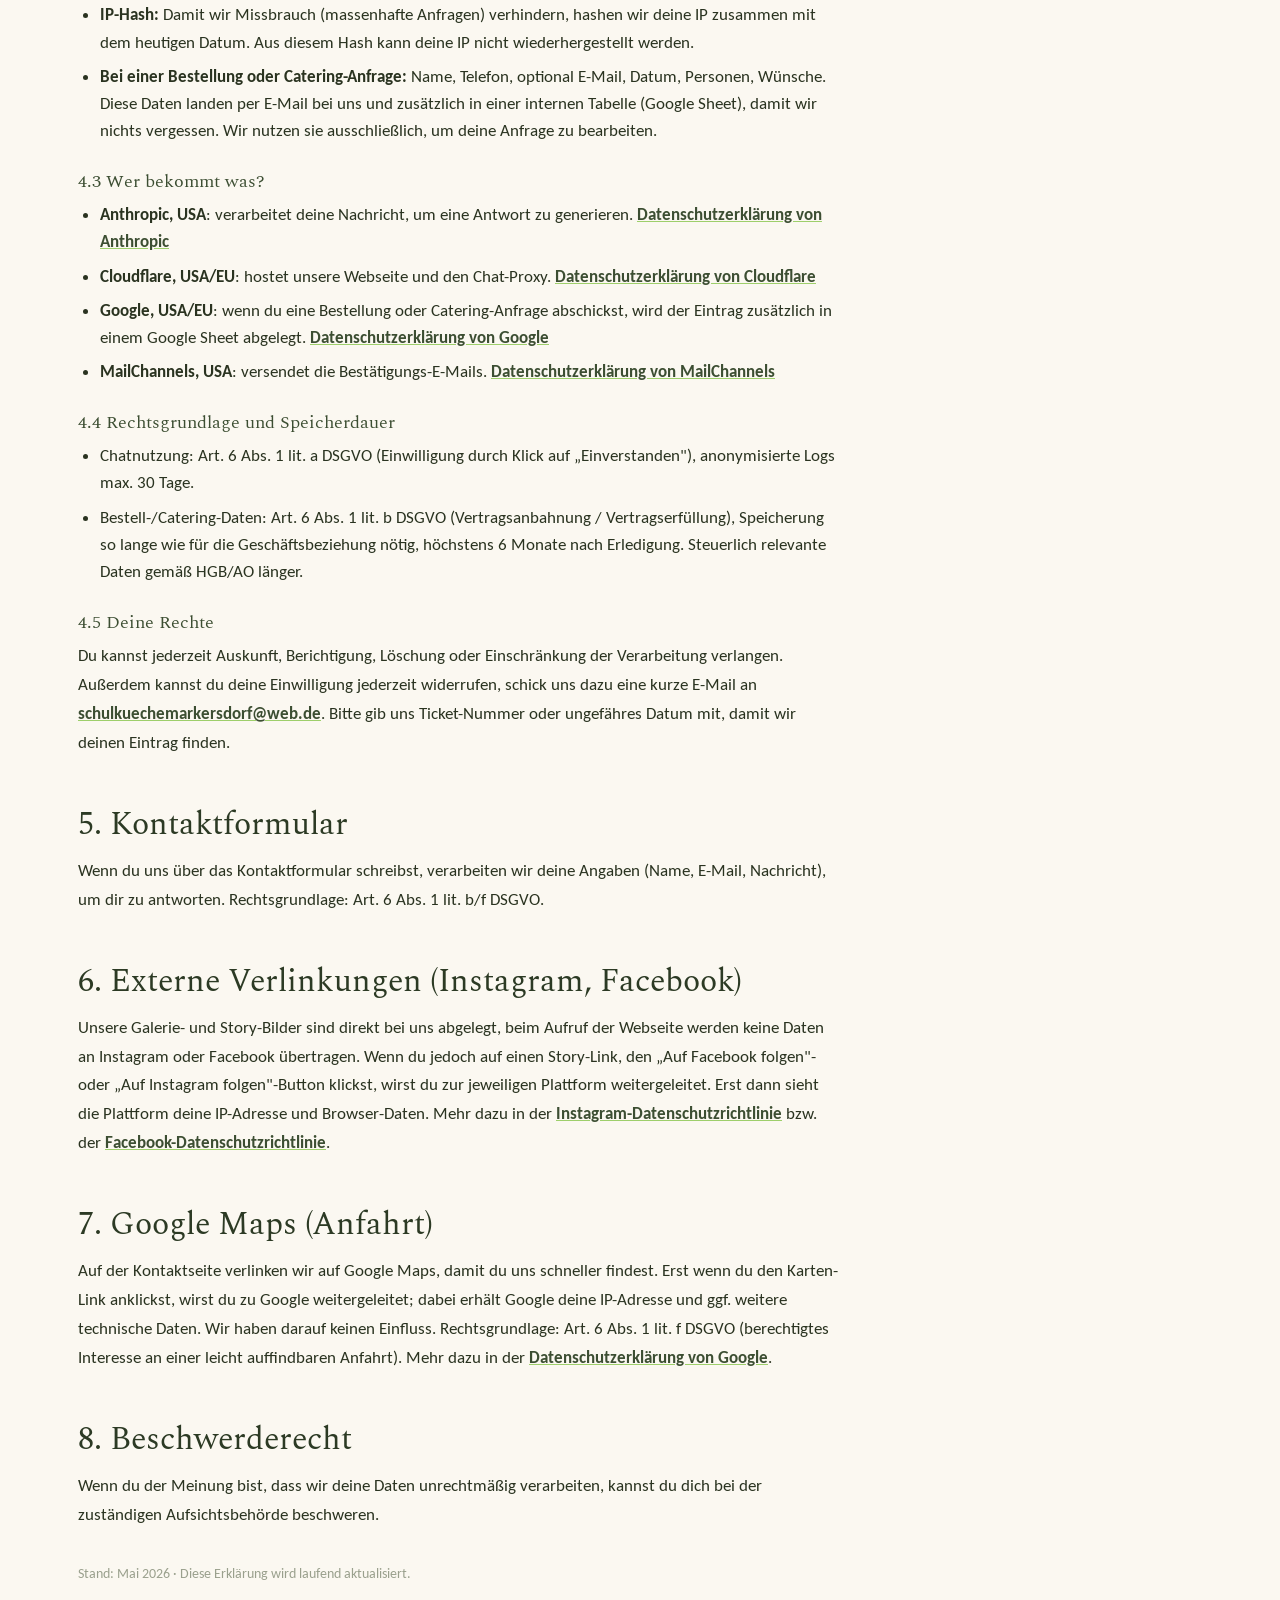
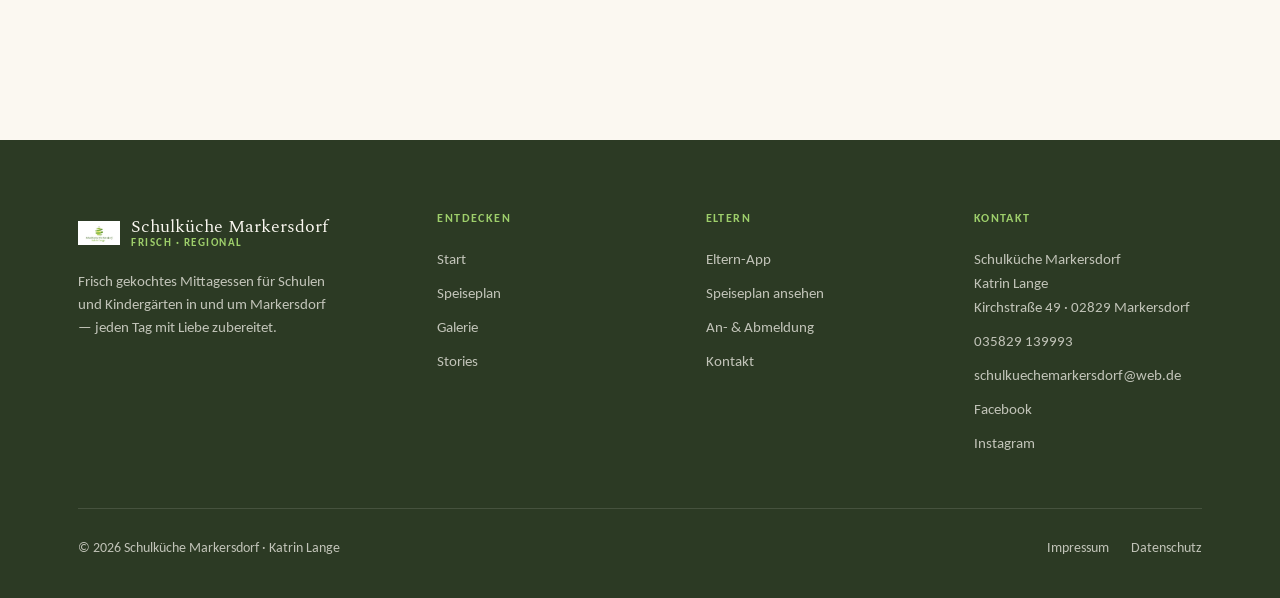
==== commit 943af5f9: "Website-Texte entschärfen: Gedankenstriche durch natürlichere Satzzeichen ersetzt Keine Inhalte geän" ====
--- a/datenschutz.html
+++ b/datenschutz.html
@@ -27,7 +27,7 @@
 <section class="section cream">
   <div class="wrap">
     <div class="prose reveal">
-      <p>Wir freuen uns über dein Interesse an der Schulküche Markersdorf. Datenschutz ist uns wichtig — hier erfährst du, welche Daten wir verarbeiten, warum und wie lange.</p>
+      <p>Wir freuen uns über dein Interesse an der Schulküche Markersdorf. Datenschutz ist uns wichtig: hier erfährst du, welche Daten wir verarbeiten, warum und wie lange.</p>
 
       <h2>1. Verantwortlich</h2>
       <p>Schulküche Markersdorf<br />Katrin Lange<br />Kirchstraße 49<br />02829 Markersdorf<br />Telefon: <a href="tel:+4935829139993">035829 139993</a><br />E-Mail: <a href="mailto:schulkuechemarkersdorf@web.de">schulkuechemarkersdorf@web.de</a></p>
@@ -36,7 +36,7 @@
       <p>Beim Besuch unserer Seite werden vom Hoster automatisch technische Daten verarbeitet (IP-Adresse, Datum, Uhrzeit, aufgerufene Seite, Browser). Diese Daten dienen ausschließlich dem sicheren Betrieb der Webseite und werden nach kurzer Zeit gelöscht. Rechtsgrundlage: Art. 6 Abs. 1 lit. f DSGVO.</p>
 
       <h2>3. Cookies</h2>
-      <p>Wir setzen keine Tracking-Cookies und kein Web-Analyse-Tool ein. Der Chatbot speichert deinen Chatverlauf nur lokal in deinem Browser (sessionStorage) — er ist nach Schließen des Tabs weg. Dein Einverständnis zum Chatbot wird in deinem Browser unter <code>localStorage</code> abgelegt (Schlüssel <code>sk-chat-consent-v1</code>), damit wir dich beim nächsten Besuch nicht nochmal fragen.</p>
+      <p>Wir setzen keine Tracking-Cookies und kein Web-Analyse-Tool ein. Der Chatbot speichert deinen Chatverlauf nur lokal in deinem Browser (sessionStorage), er ist nach Schließen des Tabs weg. Dein Einverständnis zum Chatbot wird in deinem Browser unter <code>localStorage</code> abgelegt (Schlüssel <code>sk-chat-consent-v1</code>), damit wir dich beim nächsten Besuch nicht nochmal fragen.</p>
 
       <h2>4. Chatbot (KI-gestützt)</h2>
       <h3>4.1 Was passiert beim Chat?</h3>
@@ -51,26 +51,26 @@
 
       <h3>4.3 Wer bekommt was?</h3>
       <ul>
-        <li><strong>Anthropic, USA</strong> — verarbeitet deine Nachricht, um eine Antwort zu generieren. <a href="https://www.anthropic.com/legal/privacy" target="_blank" rel="noopener">Datenschutzerklärung von Anthropic</a></li>
-        <li><strong>Cloudflare, USA/EU</strong> — hostet unsere Webseite und den Chat-Proxy. <a href="https://www.cloudflare.com/de-de/privacypolicy/" target="_blank" rel="noopener">Datenschutzerklärung von Cloudflare</a></li>
-        <li><strong>Google, USA/EU</strong> — wenn du eine Bestellung oder Catering-Anfrage abschickst, wird der Eintrag zusätzlich in einem Google Sheet abgelegt. <a href="https://policies.google.com/privacy" target="_blank" rel="noopener">Datenschutzerklärung von Google</a></li>
-        <li><strong>MailChannels, USA</strong> — versendet die Bestätigungs-E-Mails. <a href="https://www.mailchannels.com/privacy/" target="_blank" rel="noopener">Datenschutzerklärung von MailChannels</a></li>
+        <li><strong>Anthropic, USA</strong>: verarbeitet deine Nachricht, um eine Antwort zu generieren. <a href="https://www.anthropic.com/legal/privacy" target="_blank" rel="noopener">Datenschutzerklärung von Anthropic</a></li>
+        <li><strong>Cloudflare, USA/EU</strong>: hostet unsere Webseite und den Chat-Proxy. <a href="https://www.cloudflare.com/de-de/privacypolicy/" target="_blank" rel="noopener">Datenschutzerklärung von Cloudflare</a></li>
+        <li><strong>Google, USA/EU</strong>: wenn du eine Bestellung oder Catering-Anfrage abschickst, wird der Eintrag zusätzlich in einem Google Sheet abgelegt. <a href="https://policies.google.com/privacy" target="_blank" rel="noopener">Datenschutzerklärung von Google</a></li>
+        <li><strong>MailChannels, USA</strong>: versendet die Bestätigungs-E-Mails. <a href="https://www.mailchannels.com/privacy/" target="_blank" rel="noopener">Datenschutzerklärung von MailChannels</a></li>
       </ul>
 
       <h3>4.4 Rechtsgrundlage und Speicherdauer</h3>
       <ul>
-        <li>Chatnutzung: Art. 6 Abs. 1 lit. a DSGVO (Einwilligung durch Klick auf „Einverstanden") — anonymisierte Logs max. 30 Tage.</li>
-        <li>Bestell-/Catering-Daten: Art. 6 Abs. 1 lit. b DSGVO (Vertragsanbahnung / Vertragserfüllung) — Speicherung so lange wie für die Geschäftsbeziehung nötig, höchstens 6 Monate nach Erledigung. Steuerlich relevante Daten gemäß HGB/AO länger.</li>
+        <li>Chatnutzung: Art. 6 Abs. 1 lit. a DSGVO (Einwilligung durch Klick auf „Einverstanden"), anonymisierte Logs max. 30 Tage.</li>
+        <li>Bestell-/Catering-Daten: Art. 6 Abs. 1 lit. b DSGVO (Vertragsanbahnung / Vertragserfüllung), Speicherung so lange wie für die Geschäftsbeziehung nötig, höchstens 6 Monate nach Erledigung. Steuerlich relevante Daten gemäß HGB/AO länger.</li>
       </ul>
 
       <h3>4.5 Deine Rechte</h3>
-      <p>Du kannst jederzeit Auskunft, Berichtigung, Löschung oder Einschränkung der Verarbeitung verlangen. Außerdem kannst du deine Einwilligung jederzeit widerrufen — schick uns dazu eine kurze E-Mail an <a href="mailto:schulkuechemarkersdorf@web.de">schulkuechemarkersdorf@web.de</a>. Bitte gib uns Ticket-Nummer oder ungefähres Datum mit, damit wir deinen Eintrag finden.</p>
+      <p>Du kannst jederzeit Auskunft, Berichtigung, Löschung oder Einschränkung der Verarbeitung verlangen. Außerdem kannst du deine Einwilligung jederzeit widerrufen, schick uns dazu eine kurze E-Mail an <a href="mailto:schulkuechemarkersdorf@web.de">schulkuechemarkersdorf@web.de</a>. Bitte gib uns Ticket-Nummer oder ungefähres Datum mit, damit wir deinen Eintrag finden.</p>
 
       <h2>5. Kontaktformular</h2>
       <p>Wenn du uns über das Kontaktformular schreibst, verarbeiten wir deine Angaben (Name, E-Mail, Nachricht), um dir zu antworten. Rechtsgrundlage: Art. 6 Abs. 1 lit. b/f DSGVO.</p>
 
       <h2>6. Externe Verlinkungen (Instagram, Facebook)</h2>
-      <p>Unsere Galerie- und Story-Bilder sind direkt bei uns abgelegt — beim Aufruf der Webseite werden keine Daten an Instagram oder Facebook übertragen. Wenn du jedoch auf einen Story-Link, den „Auf Facebook folgen"- oder „Auf Instagram folgen"-Button klickst, wirst du zur jeweiligen Plattform weitergeleitet. Erst dann sieht die Plattform deine IP-Adresse und Browser-Daten. Mehr dazu in der <a href="https://privacycenter.instagram.com/policy/" target="_blank" rel="noopener">Instagram-Datenschutzrichtlinie</a> bzw. der <a href="https://www.facebook.com/policy.php" target="_blank" rel="noopener">Facebook-Datenschutzrichtlinie</a>.</p>
+      <p>Unsere Galerie- und Story-Bilder sind direkt bei uns abgelegt, beim Aufruf der Webseite werden keine Daten an Instagram oder Facebook übertragen. Wenn du jedoch auf einen Story-Link, den „Auf Facebook folgen"- oder „Auf Instagram folgen"-Button klickst, wirst du zur jeweiligen Plattform weitergeleitet. Erst dann sieht die Plattform deine IP-Adresse und Browser-Daten. Mehr dazu in der <a href="https://privacycenter.instagram.com/policy/" target="_blank" rel="noopener">Instagram-Datenschutzrichtlinie</a> bzw. der <a href="https://www.facebook.com/policy.php" target="_blank" rel="noopener">Facebook-Datenschutzrichtlinie</a>.</p>
 
       <h2>7. Google Maps (Anfahrt)</h2>
       <p>Auf der Kontaktseite verlinken wir auf Google Maps, damit du uns schneller findest. Erst wenn du den Karten-Link anklickst, wirst du zu Google weitergeleitet; dabei erhält Google deine IP-Adresse und ggf. weitere technische Daten. Wir haben darauf keinen Einfluss. Rechtsgrundlage: Art. 6 Abs. 1 lit. f DSGVO (berechtigtes Interesse an einer leicht auffindbaren Anfahrt). Mehr dazu in der <a href="https://policies.google.com/privacy" target="_blank" rel="noopener">Datenschutzerklärung von Google</a>.</p>
--- a/site.css
+++ b/site.css
@@ -83,8 +83,9 @@
   -webkit-backdrop-filter:saturate(180%) blur(14px);backdrop-filter:saturate(180%) blur(14px);
   border-bottom-color:var(--line)}
 /* auf der Startseite: Leiste startet hell auf dunklem Hero */
-body.has-hero .site-header:not(.solid) .brand-name,
-body.has-hero .site-header:not(.solid) .nav-link{color:var(--forest-dk)}
+body.has-hero .site-header:not(.solid) .brand-name b,
+body.has-hero .site-header:not(.solid) .brand-name span,
+body.has-hero .site-header:not(.solid) .nav-link{color:var(--cream)}
 
 .brand{display:flex;align-items:center;gap:11px;flex-shrink:0}
 .brand-mark{width:42px;height:42px;flex-shrink:0;display:flex;align-items:center;justify-content:center}
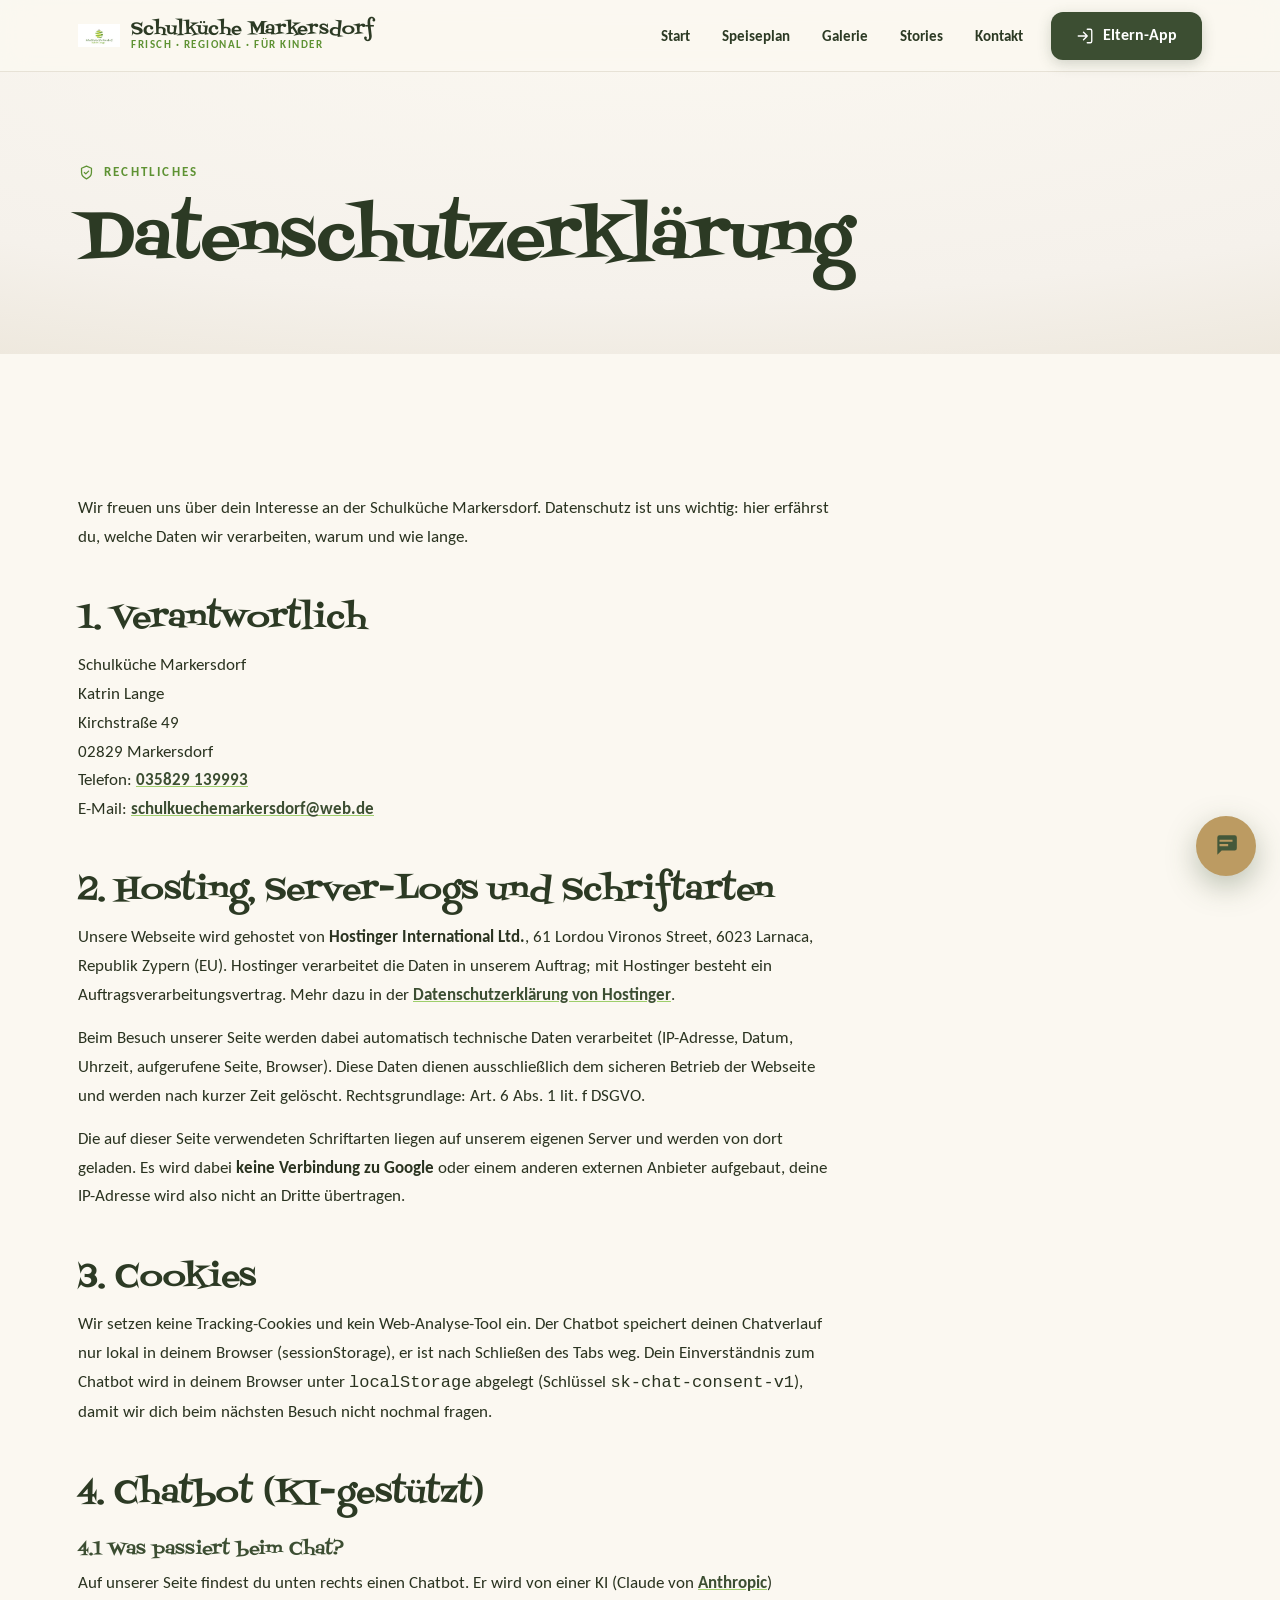
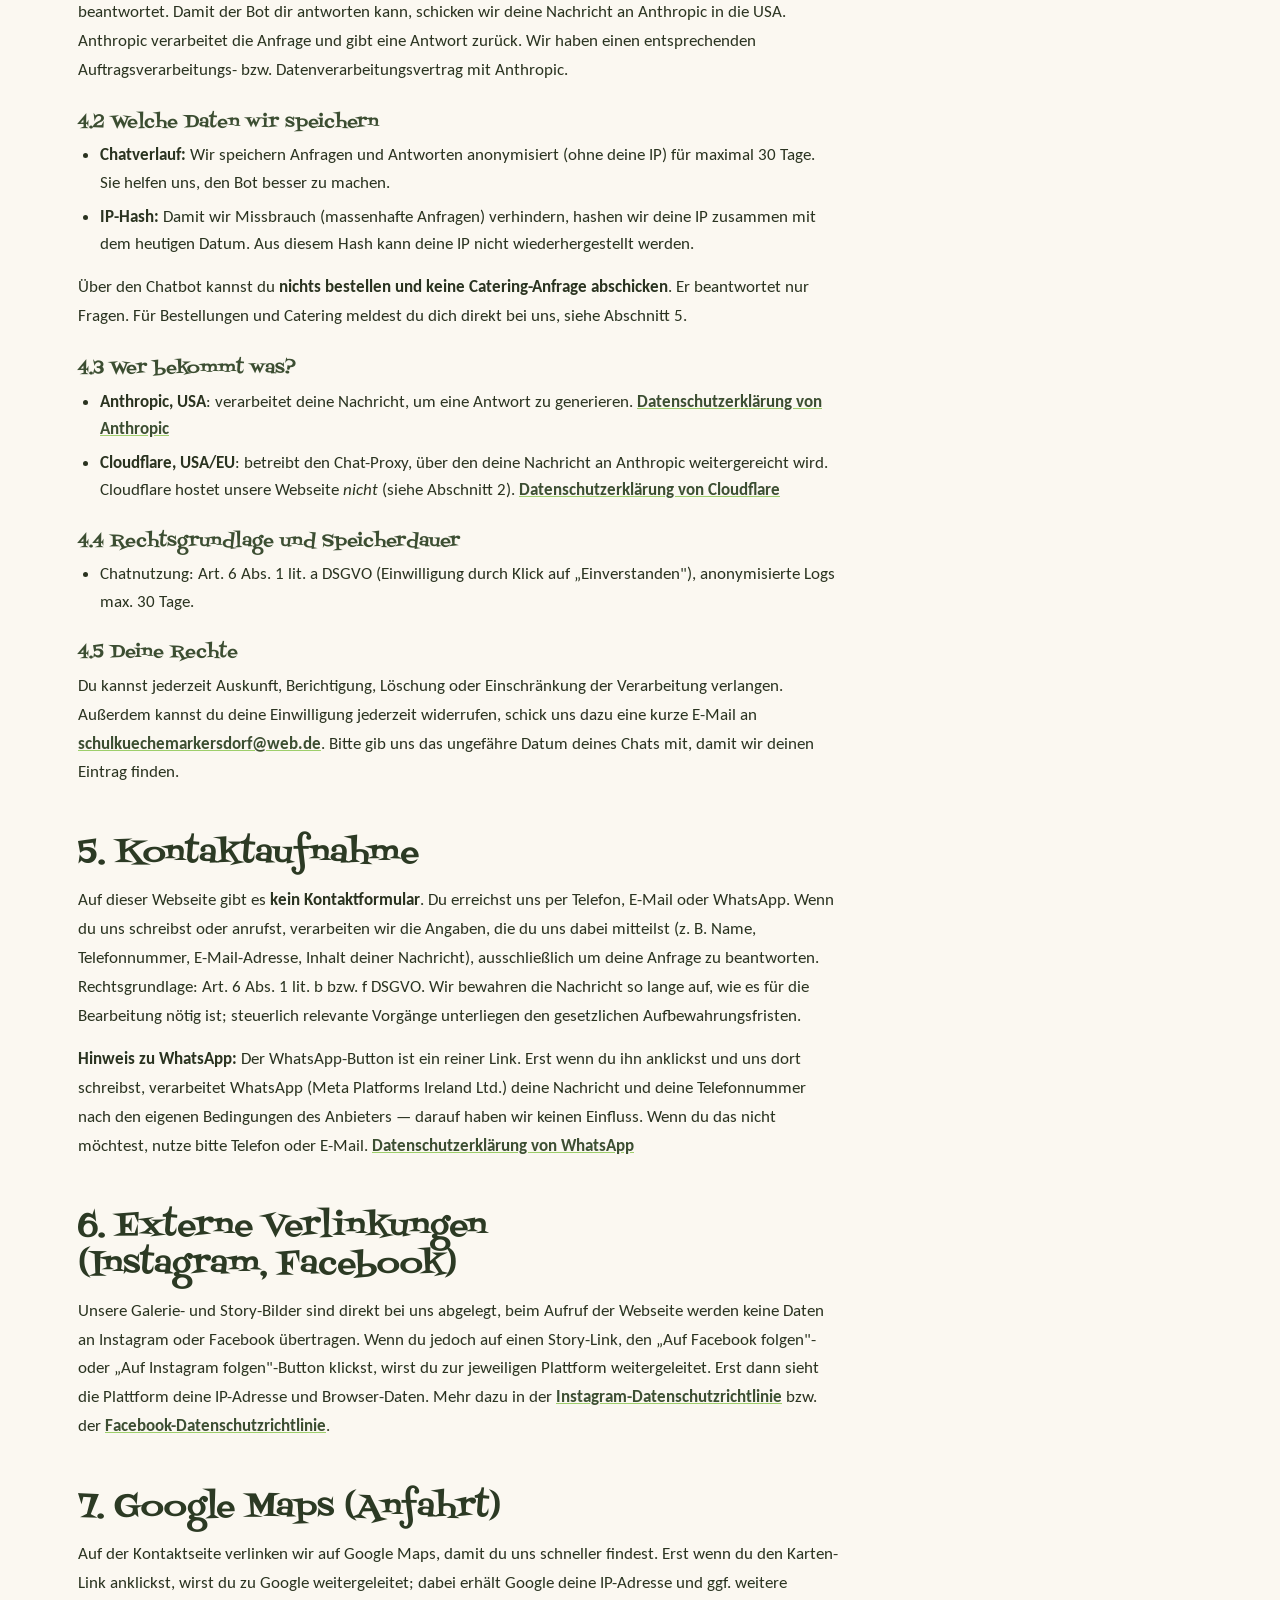
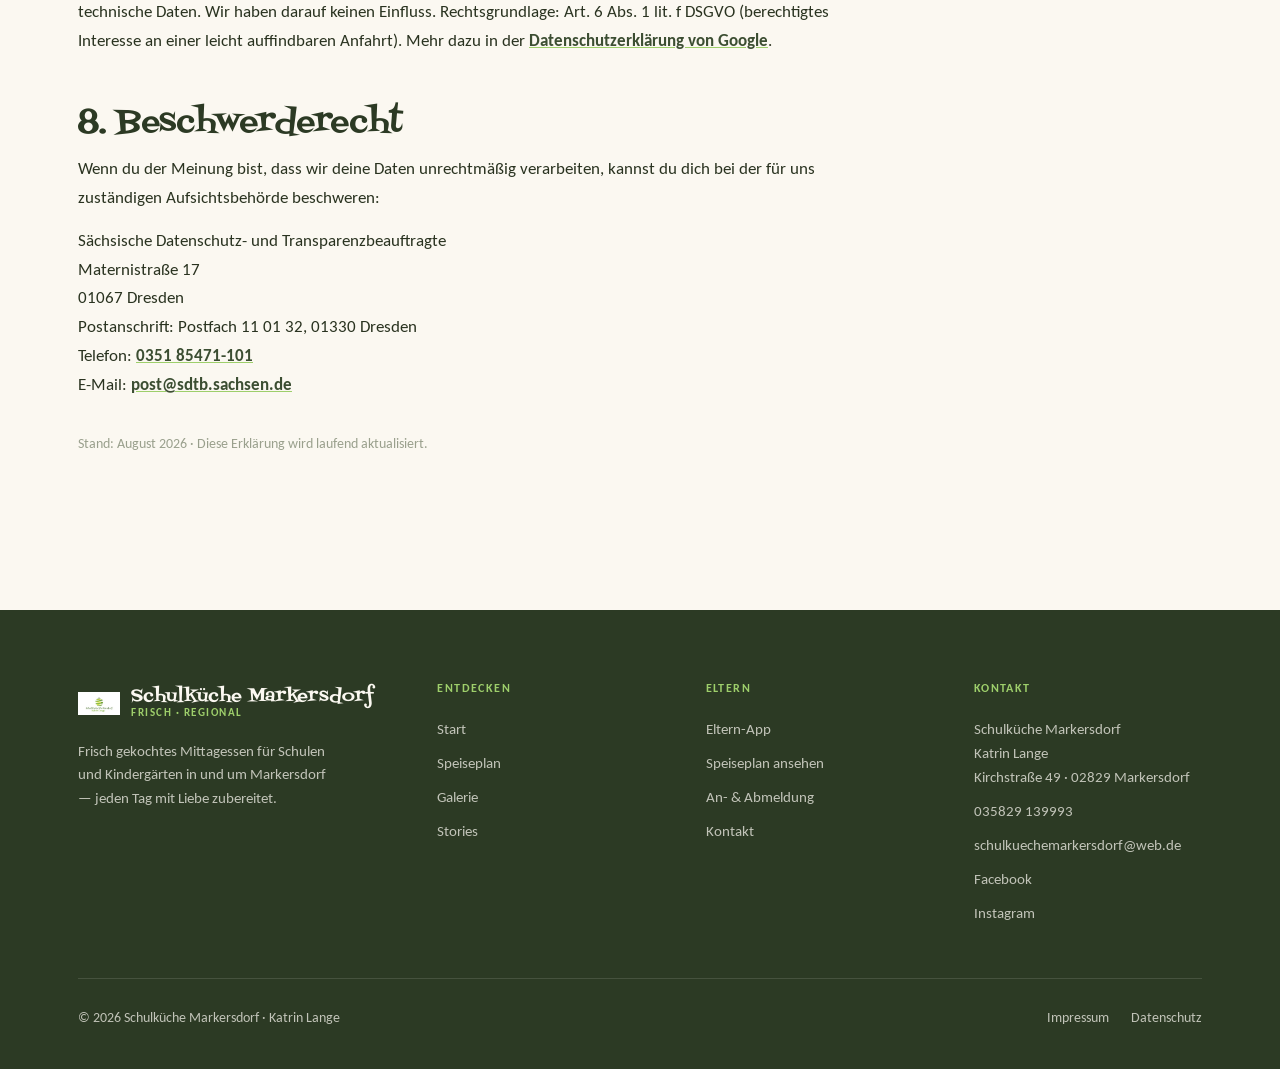
==== commit 001aa6eb: "Datenschutz: Schriften lokal, Kontaktformular raus, Angaben korrigiert Schriftarten (bisher der groe" ====
--- a/datenschutz.html
+++ b/datenschutz.html
@@ -5,9 +5,7 @@
 <meta name="viewport" content="width=device-width, initial-scale=1, viewport-fit=cover" />
 <title>Datenschutz · Schulküche Markersdorf</title>
 <meta name="robots" content="noindex" />
-<link rel="preconnect" href="https://fonts.googleapis.com" />
-<link rel="preconnect" href="https://fonts.gstatic.com" crossorigin />
-<link href="https://fonts.googleapis.com/css2?family=Carlito:ital,wght@0,400;0,700;1,400&family=Fontdiner+Swanky&family=Spectral:wght@500;600;700;800&display=swap" rel="stylesheet" />
+<link rel="stylesheet" href="assets/fonts/fonts.css" />
 <link rel="stylesheet" href="site.css" />
 
 <link rel="icon" type="image/svg+xml" href="data:image/svg+xml,%3Csvg xmlns=%27http://www.w3.org/2000/svg%27 viewBox=%270 0 32 32%27%3E%3Ccircle cx=%2716%27 cy=%2716%27 r=%2715%27 fill=%27%2344583a%27/%3E%3Ctext x=%2716%27 y=%2722%27 font-family=%27Georgia,serif%27 font-size=%2718%27 font-weight=%27700%27 font-style=%27italic%27 text-anchor=%27middle%27 fill=%27%23bc9b62%27%3ES%3C/text%3E%3C/svg%3E" />
@@ -32,8 +30,11 @@
       <h2>1. Verantwortlich</h2>
       <p>Schulküche Markersdorf<br />Katrin Lange<br />Kirchstraße 49<br />02829 Markersdorf<br />Telefon: <a href="tel:+4935829139993">035829 139993</a><br />E-Mail: <a href="mailto:schulkuechemarkersdorf@web.de">schulkuechemarkersdorf@web.de</a></p>
 
-      <h2>2. Server-Logs beim Aufruf der Webseite</h2>
-      <p>Beim Besuch unserer Seite werden vom Hoster automatisch technische Daten verarbeitet (IP-Adresse, Datum, Uhrzeit, aufgerufene Seite, Browser). Diese Daten dienen ausschließlich dem sicheren Betrieb der Webseite und werden nach kurzer Zeit gelöscht. Rechtsgrundlage: Art. 6 Abs. 1 lit. f DSGVO.</p>
+      <h2>2. Hosting, Server-Logs und Schriftarten</h2>
+      <p>Unsere Webseite wird gehostet von <strong>Hostinger International Ltd.</strong>, 61 Lordou Vironos Street, 6023 Larnaca, Republik Zypern (EU). Hostinger verarbeitet die Daten in unserem Auftrag; mit Hostinger besteht ein Auftragsverarbeitungsvertrag. Mehr dazu in der <a href="https://www.hostinger.de/rechtliches/datenschutzrichtlinien" target="_blank" rel="noopener">Datenschutzerklärung von Hostinger</a>.</p>
+      <p>Beim Besuch unserer Seite werden dabei automatisch technische Daten verarbeitet (IP-Adresse, Datum, Uhrzeit, aufgerufene Seite, Browser). Diese Daten dienen ausschließlich dem sicheren Betrieb der Webseite und werden nach kurzer Zeit gelöscht. Rechtsgrundlage: Art. 6 Abs. 1 lit. f DSGVO.</p>
+
+      <p>Die auf dieser Seite verwendeten Schriftarten liegen auf unserem eigenen Server und werden von dort geladen. Es wird dabei <strong>keine Verbindung zu Google</strong> oder einem anderen externen Anbieter aufgebaut, deine IP-Adresse wird also nicht an Dritte übertragen.</p>
 
       <h2>3. Cookies</h2>
       <p>Wir setzen keine Tracking-Cookies und kein Web-Analyse-Tool ein. Der Chatbot speichert deinen Chatverlauf nur lokal in deinem Browser (sessionStorage), er ist nach Schließen des Tabs weg. Dein Einverständnis zum Chatbot wird in deinem Browser unter <code>localStorage</code> abgelegt (Schlüssel <code>sk-chat-consent-v1</code>), damit wir dich beim nächsten Besuch nicht nochmal fragen.</p>
@@ -46,28 +47,26 @@
       <ul>
         <li><strong>Chatverlauf:</strong> Wir speichern Anfragen und Antworten anonymisiert (ohne deine IP) für maximal 30 Tage. Sie helfen uns, den Bot besser zu machen.</li>
         <li><strong>IP-Hash:</strong> Damit wir Missbrauch (massenhafte Anfragen) verhindern, hashen wir deine IP zusammen mit dem heutigen Datum. Aus diesem Hash kann deine IP nicht wiederhergestellt werden.</li>
-        <li><strong>Bei einer Bestellung oder Catering-Anfrage:</strong> Name, Telefon, optional E-Mail, Datum, Personen, Wünsche. Diese Daten landen per E-Mail bei uns und zusätzlich in einer internen Tabelle (Google Sheet), damit wir nichts vergessen. Wir nutzen sie ausschließlich, um deine Anfrage zu bearbeiten.</li>
       </ul>
+      <p>Über den Chatbot kannst du <strong>nichts bestellen und keine Catering-Anfrage abschicken</strong>. Er beantwortet nur Fragen. Für Bestellungen und Catering meldest du dich direkt bei uns, siehe Abschnitt 5.</p>
 
       <h3>4.3 Wer bekommt was?</h3>
       <ul>
         <li><strong>Anthropic, USA</strong>: verarbeitet deine Nachricht, um eine Antwort zu generieren. <a href="https://www.anthropic.com/legal/privacy" target="_blank" rel="noopener">Datenschutzerklärung von Anthropic</a></li>
-        <li><strong>Cloudflare, USA/EU</strong>: hostet unsere Webseite und den Chat-Proxy. <a href="https://www.cloudflare.com/de-de/privacypolicy/" target="_blank" rel="noopener">Datenschutzerklärung von Cloudflare</a></li>
-        <li><strong>Google, USA/EU</strong>: wenn du eine Bestellung oder Catering-Anfrage abschickst, wird der Eintrag zusätzlich in einem Google Sheet abgelegt. <a href="https://policies.google.com/privacy" target="_blank" rel="noopener">Datenschutzerklärung von Google</a></li>
-        <li><strong>MailChannels, USA</strong>: versendet die Bestätigungs-E-Mails. <a href="https://www.mailchannels.com/privacy/" target="_blank" rel="noopener">Datenschutzerklärung von MailChannels</a></li>
+        <li><strong>Cloudflare, USA/EU</strong>: betreibt den Chat-Proxy, über den deine Nachricht an Anthropic weitergereicht wird. Cloudflare hostet unsere Webseite <em>nicht</em> (siehe Abschnitt 2). <a href="https://www.cloudflare.com/de-de/privacypolicy/" target="_blank" rel="noopener">Datenschutzerklärung von Cloudflare</a></li>
       </ul>
 
       <h3>4.4 Rechtsgrundlage und Speicherdauer</h3>
       <ul>
         <li>Chatnutzung: Art. 6 Abs. 1 lit. a DSGVO (Einwilligung durch Klick auf „Einverstanden"), anonymisierte Logs max. 30 Tage.</li>
-        <li>Bestell-/Catering-Daten: Art. 6 Abs. 1 lit. b DSGVO (Vertragsanbahnung / Vertragserfüllung), Speicherung so lange wie für die Geschäftsbeziehung nötig, höchstens 6 Monate nach Erledigung. Steuerlich relevante Daten gemäß HGB/AO länger.</li>
       </ul>
 
       <h3>4.5 Deine Rechte</h3>
-      <p>Du kannst jederzeit Auskunft, Berichtigung, Löschung oder Einschränkung der Verarbeitung verlangen. Außerdem kannst du deine Einwilligung jederzeit widerrufen, schick uns dazu eine kurze E-Mail an <a href="mailto:schulkuechemarkersdorf@web.de">schulkuechemarkersdorf@web.de</a>. Bitte gib uns Ticket-Nummer oder ungefähres Datum mit, damit wir deinen Eintrag finden.</p>
+      <p>Du kannst jederzeit Auskunft, Berichtigung, Löschung oder Einschränkung der Verarbeitung verlangen. Außerdem kannst du deine Einwilligung jederzeit widerrufen, schick uns dazu eine kurze E-Mail an <a href="mailto:schulkuechemarkersdorf@web.de">schulkuechemarkersdorf@web.de</a>. Bitte gib uns das ungefähre Datum deines Chats mit, damit wir deinen Eintrag finden.</p>
 
-      <h2>5. Kontaktformular</h2>
-      <p>Wenn du uns über das Kontaktformular schreibst, verarbeiten wir deine Angaben (Name, E-Mail, Nachricht), um dir zu antworten. Rechtsgrundlage: Art. 6 Abs. 1 lit. b/f DSGVO.</p>
+      <h2>5. Kontaktaufnahme</h2>
+      <p>Auf dieser Webseite gibt es <strong>kein Kontaktformular</strong>. Du erreichst uns per Telefon, E-Mail oder WhatsApp. Wenn du uns schreibst oder anrufst, verarbeiten wir die Angaben, die du uns dabei mitteilst (z. B. Name, Telefonnummer, E-Mail-Adresse, Inhalt deiner Nachricht), ausschließlich um deine Anfrage zu beantworten. Rechtsgrundlage: Art. 6 Abs. 1 lit. b bzw. f DSGVO. Wir bewahren die Nachricht so lange auf, wie es für die Bearbeitung nötig ist; steuerlich relevante Vorgänge unterliegen den gesetzlichen Aufbewahrungsfristen.</p>
+      <p><strong>Hinweis zu WhatsApp:</strong> Der WhatsApp-Button ist ein reiner Link. Erst wenn du ihn anklickst und uns dort schreibst, verarbeitet WhatsApp (Meta Platforms Ireland Ltd.) deine Nachricht und deine Telefonnummer nach den eigenen Bedingungen des Anbieters — darauf haben wir keinen Einfluss. Wenn du das nicht möchtest, nutze bitte Telefon oder E-Mail. <a href="https://www.whatsapp.com/legal/privacy-policy-eea" target="_blank" rel="noopener">Datenschutzerklärung von WhatsApp</a></p>
 
       <h2>6. Externe Verlinkungen (Instagram, Facebook)</h2>
       <p>Unsere Galerie- und Story-Bilder sind direkt bei uns abgelegt, beim Aufruf der Webseite werden keine Daten an Instagram oder Facebook übertragen. Wenn du jedoch auf einen Story-Link, den „Auf Facebook folgen"- oder „Auf Instagram folgen"-Button klickst, wirst du zur jeweiligen Plattform weitergeleitet. Erst dann sieht die Plattform deine IP-Adresse und Browser-Daten. Mehr dazu in der <a href="https://privacycenter.instagram.com/policy/" target="_blank" rel="noopener">Instagram-Datenschutzrichtlinie</a> bzw. der <a href="https://www.facebook.com/policy.php" target="_blank" rel="noopener">Facebook-Datenschutzrichtlinie</a>.</p>
@@ -76,9 +75,10 @@
       <p>Auf der Kontaktseite verlinken wir auf Google Maps, damit du uns schneller findest. Erst wenn du den Karten-Link anklickst, wirst du zu Google weitergeleitet; dabei erhält Google deine IP-Adresse und ggf. weitere technische Daten. Wir haben darauf keinen Einfluss. Rechtsgrundlage: Art. 6 Abs. 1 lit. f DSGVO (berechtigtes Interesse an einer leicht auffindbaren Anfahrt). Mehr dazu in der <a href="https://policies.google.com/privacy" target="_blank" rel="noopener">Datenschutzerklärung von Google</a>.</p>
 
       <h2>8. Beschwerderecht</h2>
-      <p>Wenn du der Meinung bist, dass wir deine Daten unrechtmäßig verarbeiten, kannst du dich bei der zuständigen Aufsichtsbehörde beschweren.</p>
+      <p>Wenn du der Meinung bist, dass wir deine Daten unrechtmäßig verarbeiten, kannst du dich bei der für uns zuständigen Aufsichtsbehörde beschweren:</p>
+      <p>Sächsische Datenschutz- und Transparenzbeauftragte<br />Maternistraße 17<br />01067 Dresden<br />Postanschrift: Postfach 11 01 32, 01330 Dresden<br />Telefon: <a href="tel:+4935185471101">0351 85471-101</a><br />E-Mail: <a href="mailto:post@sdtb.sachsen.de">post@sdtb.sachsen.de</a></p>
 
-      <p style="margin-top:32px;color:var(--muted-lt);font-size:14px">Stand: Mai 2026 · Diese Erklärung wird laufend aktualisiert.</p>
+      <p style="margin-top:32px;color:var(--muted-lt);font-size:14px">Stand: August 2026 · Diese Erklärung wird laufend aktualisiert.</p>
     </div>
   </div>
 </section>
--- a/assets/fonts/fonts.css
+++ b/assets/fonts/fonts.css
@@ -0,0 +1,153 @@
+/* Lokal gehostete Schriften — kein Abruf bei Google.
+   Quelle: Google Fonts, alle unter SIL Open Font License.
+   Erzeugt am 2026-08-03. */
+
+/* Carlito 400 italic — latin-ext */
+@font-face {
+  font-family: 'Carlito';
+  font-style: italic;
+  font-weight: 400;
+  font-display: swap;
+  src: url(carlito-400-italic-latin-ext.woff2) format('woff2');
+  unicode-range: U+0100-02BA, U+02BD-02C5, U+02C7-02CC, U+02CE-02D7, U+02DD-02FF, U+0304, U+0308, U+0329, U+1D00-1DBF, U+1E00-1E9F, U+1EF2-1EFF, U+2020, U+20A0-20AB, U+20AD-20C0, U+2113, U+2C60-2C7F, U+A720-A7FF;
+}
+
+/* Carlito 400 italic — latin */
+@font-face {
+  font-family: 'Carlito';
+  font-style: italic;
+  font-weight: 400;
+  font-display: swap;
+  src: url(carlito-400-italic-latin.woff2) format('woff2');
+  unicode-range: U+0000-00FF, U+0131, U+0152-0153, U+02BB-02BC, U+02C6, U+02DA, U+02DC, U+0304, U+0308, U+0329, U+2000-206F, U+20AC, U+2122, U+2191, U+2193, U+2212, U+2215, U+FEFF, U+FFFD;
+}
+
+/* Carlito 400 normal — latin-ext */
+@font-face {
+  font-family: 'Carlito';
+  font-style: normal;
+  font-weight: 400;
+  font-display: swap;
+  src: url(carlito-400-latin-ext.woff2) format('woff2');
+  unicode-range: U+0100-02BA, U+02BD-02C5, U+02C7-02CC, U+02CE-02D7, U+02DD-02FF, U+0304, U+0308, U+0329, U+1D00-1DBF, U+1E00-1E9F, U+1EF2-1EFF, U+2020, U+20A0-20AB, U+20AD-20C0, U+2113, U+2C60-2C7F, U+A720-A7FF;
+}
+
+/* Carlito 400 normal — latin */
+@font-face {
+  font-family: 'Carlito';
+  font-style: normal;
+  font-weight: 400;
+  font-display: swap;
+  src: url(carlito-400-latin.woff2) format('woff2');
+  unicode-range: U+0000-00FF, U+0131, U+0152-0153, U+02BB-02BC, U+02C6, U+02DA, U+02DC, U+0304, U+0308, U+0329, U+2000-206F, U+20AC, U+2122, U+2191, U+2193, U+2212, U+2215, U+FEFF, U+FFFD;
+}
+
+/* Carlito 700 normal — latin-ext */
+@font-face {
+  font-family: 'Carlito';
+  font-style: normal;
+  font-weight: 700;
+  font-display: swap;
+  src: url(carlito-700-latin-ext.woff2) format('woff2');
+  unicode-range: U+0100-02BA, U+02BD-02C5, U+02C7-02CC, U+02CE-02D7, U+02DD-02FF, U+0304, U+0308, U+0329, U+1D00-1DBF, U+1E00-1E9F, U+1EF2-1EFF, U+2020, U+20A0-20AB, U+20AD-20C0, U+2113, U+2C60-2C7F, U+A720-A7FF;
+}
+
+/* Carlito 700 normal — latin */
+@font-face {
+  font-family: 'Carlito';
+  font-style: normal;
+  font-weight: 700;
+  font-display: swap;
+  src: url(carlito-700-latin.woff2) format('woff2');
+  unicode-range: U+0000-00FF, U+0131, U+0152-0153, U+02BB-02BC, U+02C6, U+02DA, U+02DC, U+0304, U+0308, U+0329, U+2000-206F, U+20AC, U+2122, U+2191, U+2193, U+2212, U+2215, U+FEFF, U+FFFD;
+}
+
+/* Fontdiner Swanky 400 normal — latin */
+@font-face {
+  font-family: 'Fontdiner Swanky';
+  font-style: normal;
+  font-weight: 400;
+  font-display: swap;
+  src: url(fontdiner-swanky-400-latin.woff2) format('woff2');
+  unicode-range: U+0000-00FF, U+0131, U+0152-0153, U+02BB-02BC, U+02C6, U+02DA, U+02DC, U+0304, U+0308, U+0329, U+2000-206F, U+20AC, U+2122, U+2191, U+2193, U+2212, U+2215, U+FEFF, U+FFFD;
+}
+
+/* Spectral 500 normal — latin-ext */
+@font-face {
+  font-family: 'Spectral';
+  font-style: normal;
+  font-weight: 500;
+  font-display: swap;
+  src: url(spectral-500-latin-ext.woff2) format('woff2');
+  unicode-range: U+0100-02BA, U+02BD-02C5, U+02C7-02CC, U+02CE-02D7, U+02DD-02FF, U+0304, U+0308, U+0329, U+1D00-1DBF, U+1E00-1E9F, U+1EF2-1EFF, U+2020, U+20A0-20AB, U+20AD-20C0, U+2113, U+2C60-2C7F, U+A720-A7FF;
+}
+
+/* Spectral 500 normal — latin */
+@font-face {
+  font-family: 'Spectral';
+  font-style: normal;
+  font-weight: 500;
+  font-display: swap;
+  src: url(spectral-500-latin.woff2) format('woff2');
+  unicode-range: U+0000-00FF, U+0131, U+0152-0153, U+02BB-02BC, U+02C6, U+02DA, U+02DC, U+0304, U+0308, U+0329, U+2000-206F, U+20AC, U+2122, U+2191, U+2193, U+2212, U+2215, U+FEFF, U+FFFD;
+}
+
+/* Spectral 600 normal — latin-ext */
+@font-face {
+  font-family: 'Spectral';
+  font-style: normal;
+  font-weight: 600;
+  font-display: swap;
+  src: url(spectral-600-latin-ext.woff2) format('woff2');
+  unicode-range: U+0100-02BA, U+02BD-02C5, U+02C7-02CC, U+02CE-02D7, U+02DD-02FF, U+0304, U+0308, U+0329, U+1D00-1DBF, U+1E00-1E9F, U+1EF2-1EFF, U+2020, U+20A0-20AB, U+20AD-20C0, U+2113, U+2C60-2C7F, U+A720-A7FF;
+}
+
+/* Spectral 600 normal — latin */
+@font-face {
+  font-family: 'Spectral';
+  font-style: normal;
+  font-weight: 600;
+  font-display: swap;
+  src: url(spectral-600-latin.woff2) format('woff2');
+  unicode-range: U+0000-00FF, U+0131, U+0152-0153, U+02BB-02BC, U+02C6, U+02DA, U+02DC, U+0304, U+0308, U+0329, U+2000-206F, U+20AC, U+2122, U+2191, U+2193, U+2212, U+2215, U+FEFF, U+FFFD;
+}
+
+/* Spectral 700 normal — latin-ext */
+@font-face {
+  font-family: 'Spectral';
+  font-style: normal;
+  font-weight: 700;
+  font-display: swap;
+  src: url(spectral-700-latin-ext.woff2) format('woff2');
+  unicode-range: U+0100-02BA, U+02BD-02C5, U+02C7-02CC, U+02CE-02D7, U+02DD-02FF, U+0304, U+0308, U+0329, U+1D00-1DBF, U+1E00-1E9F, U+1EF2-1EFF, U+2020, U+20A0-20AB, U+20AD-20C0, U+2113, U+2C60-2C7F, U+A720-A7FF;
+}
+
+/* Spectral 700 normal — latin */
+@font-face {
+  font-family: 'Spectral';
+  font-style: normal;
+  font-weight: 700;
+  font-display: swap;
+  src: url(spectral-700-latin.woff2) format('woff2');
+  unicode-range: U+0000-00FF, U+0131, U+0152-0153, U+02BB-02BC, U+02C6, U+02DA, U+02DC, U+0304, U+0308, U+0329, U+2000-206F, U+20AC, U+2122, U+2191, U+2193, U+2212, U+2215, U+FEFF, U+FFFD;
+}
+
+/* Spectral 800 normal — latin-ext */
+@font-face {
+  font-family: 'Spectral';
+  font-style: normal;
+  font-weight: 800;
+  font-display: swap;
+  src: url(spectral-800-latin-ext.woff2) format('woff2');
+  unicode-range: U+0100-02BA, U+02BD-02C5, U+02C7-02CC, U+02CE-02D7, U+02DD-02FF, U+0304, U+0308, U+0329, U+1D00-1DBF, U+1E00-1E9F, U+1EF2-1EFF, U+2020, U+20A0-20AB, U+20AD-20C0, U+2113, U+2C60-2C7F, U+A720-A7FF;
+}
+
+/* Spectral 800 normal — latin */
+@font-face {
+  font-family: 'Spectral';
+  font-style: normal;
+  font-weight: 800;
+  font-display: swap;
+  src: url(spectral-800-latin.woff2) format('woff2');
+  unicode-range: U+0000-00FF, U+0131, U+0152-0153, U+02BB-02BC, U+02C6, U+02DA, U+02DC, U+0304, U+0308, U+0329, U+2000-206F, U+20AC, U+2122, U+2191, U+2193, U+2212, U+2215, U+FEFF, U+FFFD;
+}
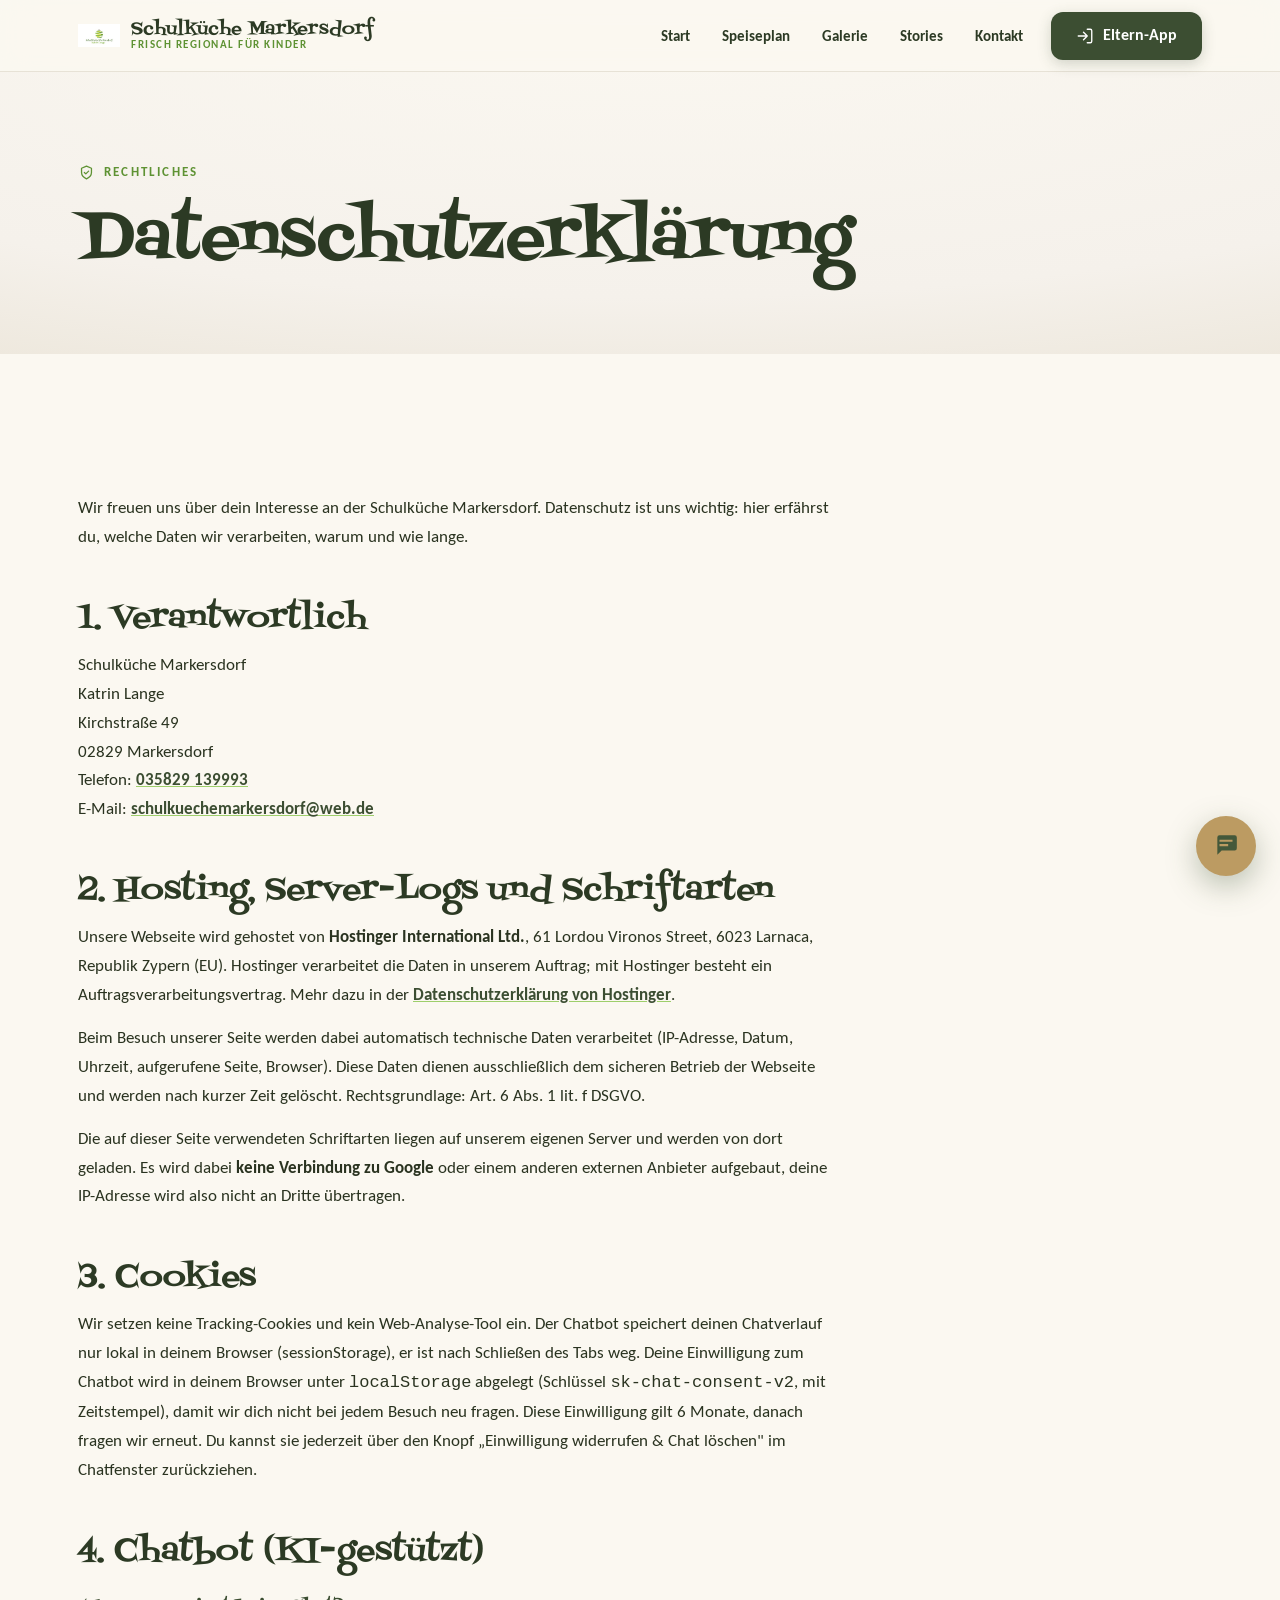
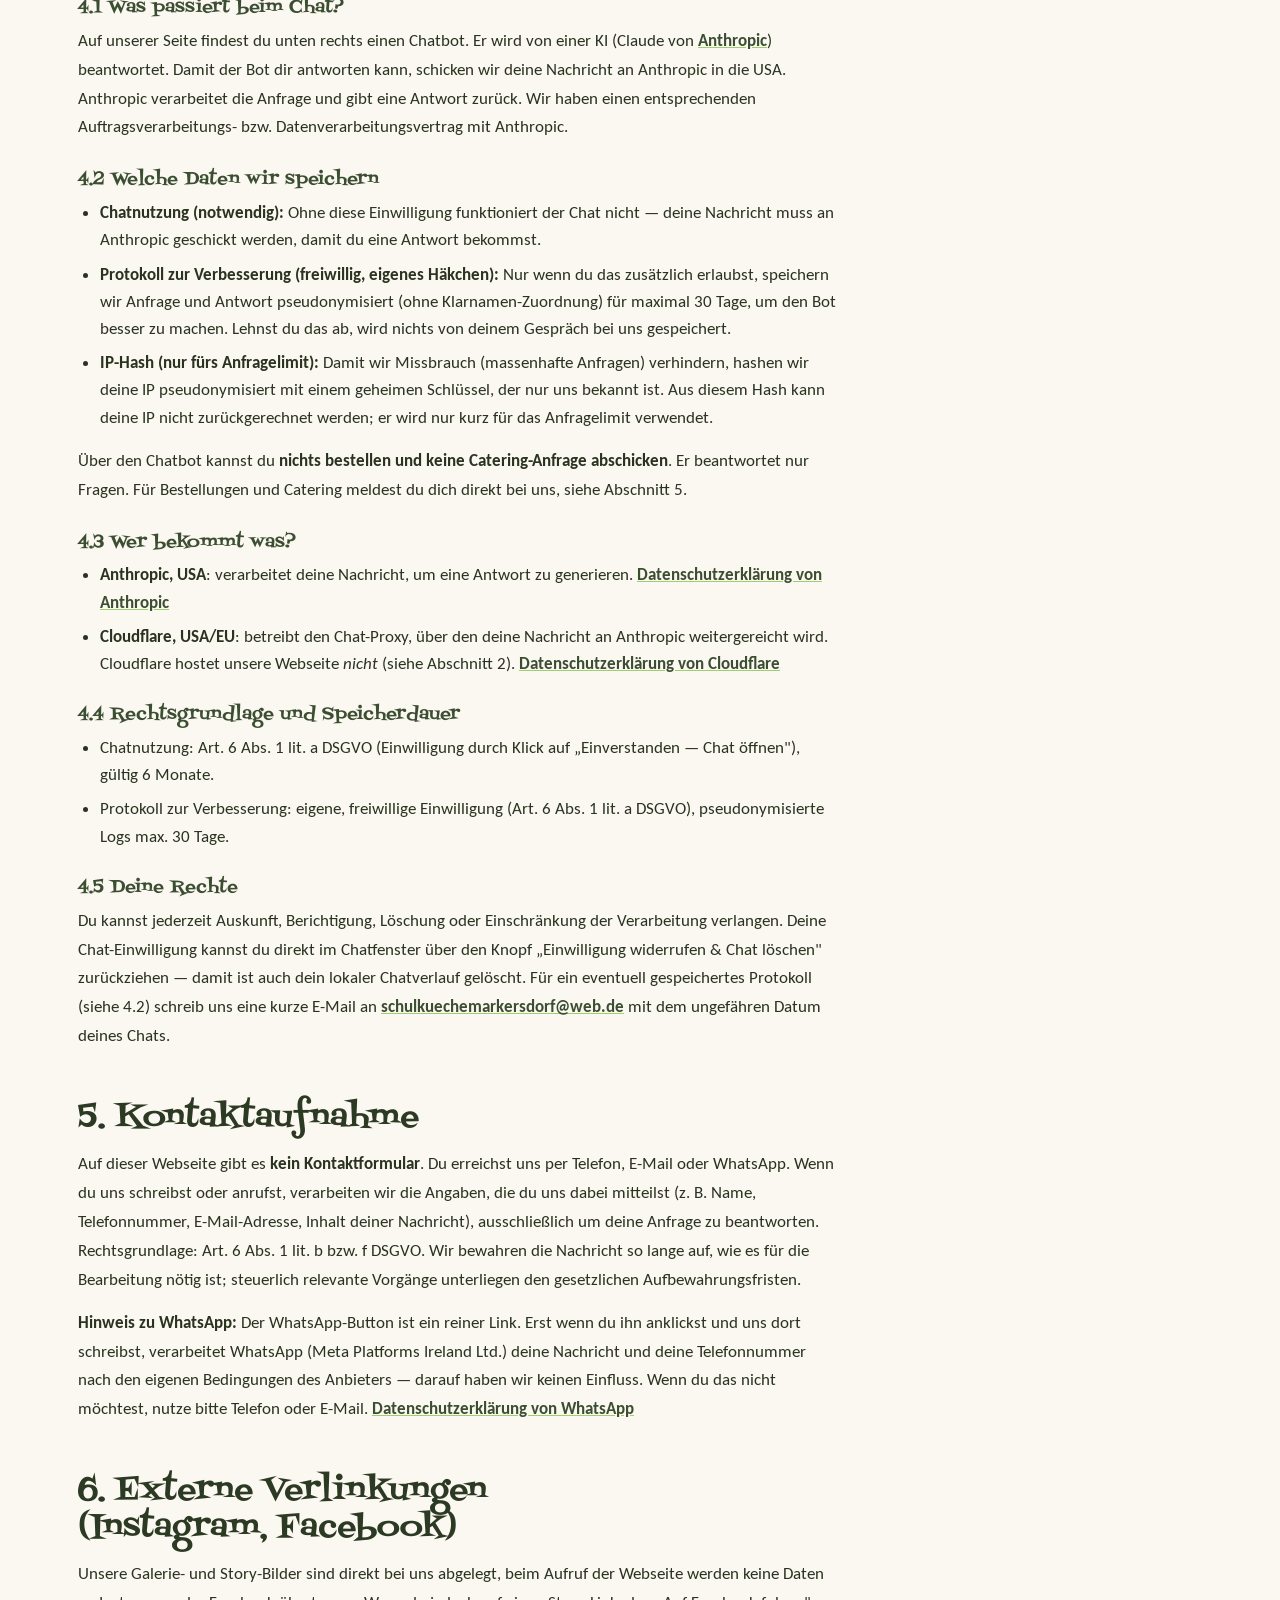
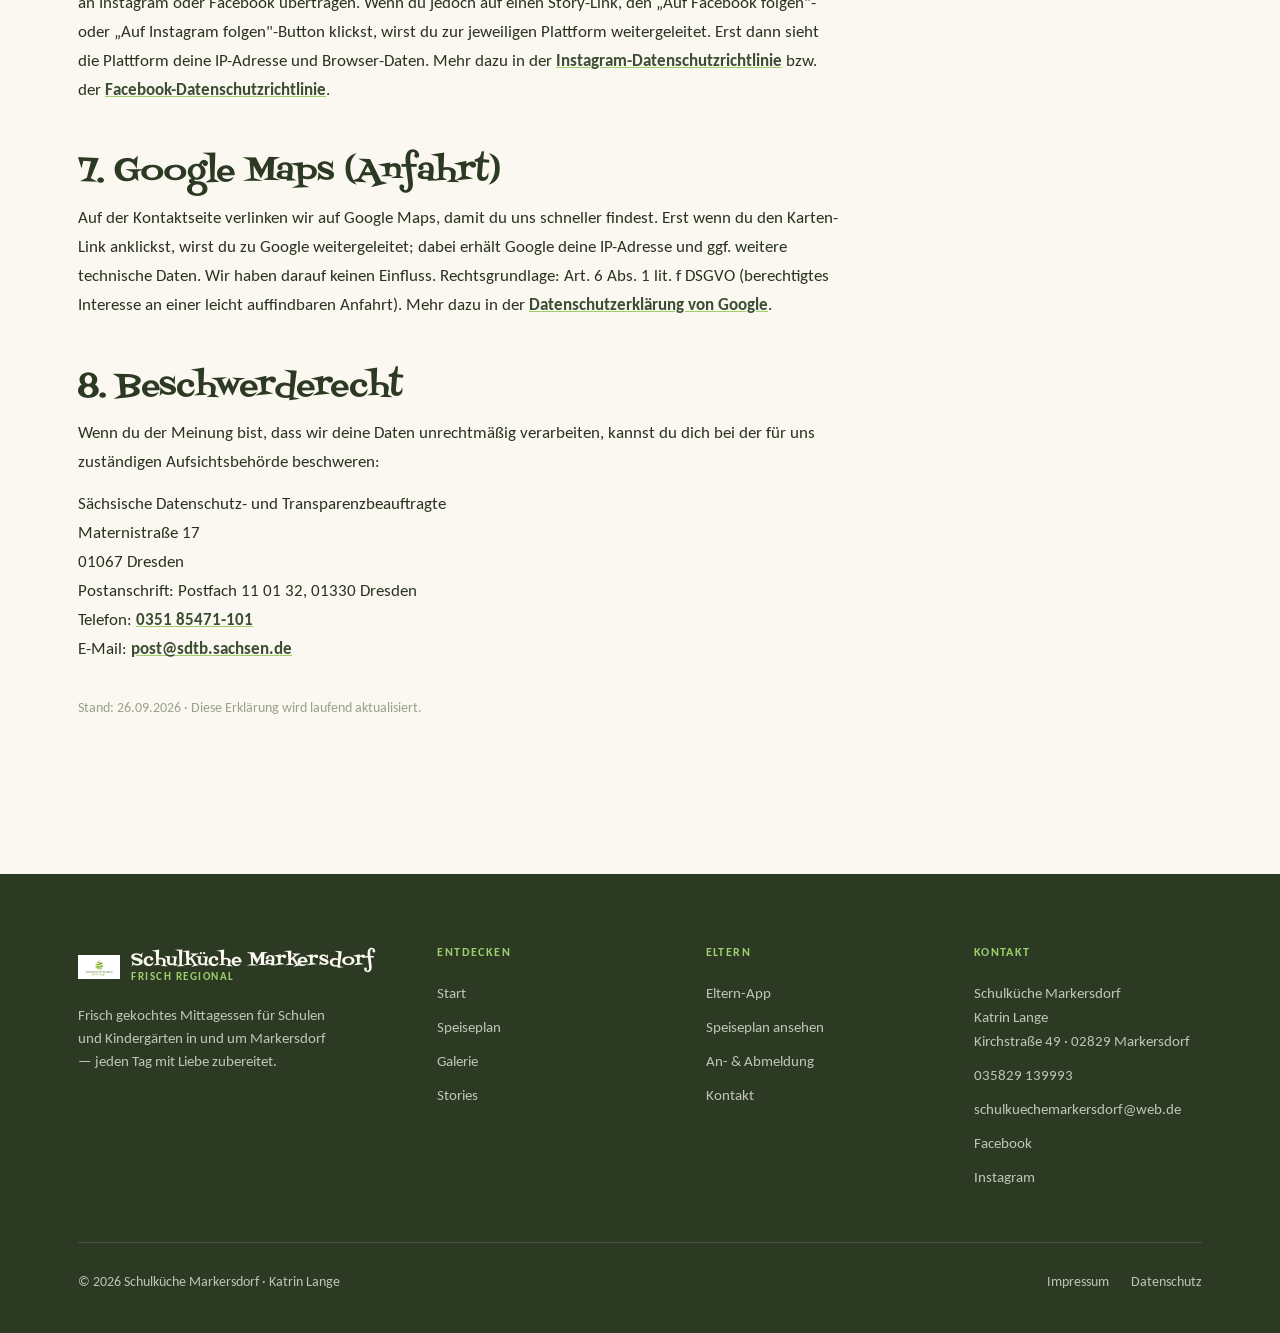
==== commit 9bd130bd: "R2 Chatbot: Einwilligung (6 Monate, Widerruf), getrenntes Protokoll-Opt-in, Timeout, Datenschutztext" ====
--- a/datenschutz.html
+++ b/datenschutz.html
@@ -37,7 +37,7 @@
       <p>Die auf dieser Seite verwendeten Schriftarten liegen auf unserem eigenen Server und werden von dort geladen. Es wird dabei <strong>keine Verbindung zu Google</strong> oder einem anderen externen Anbieter aufgebaut, deine IP-Adresse wird also nicht an Dritte übertragen.</p>
 
       <h2>3. Cookies</h2>
-      <p>Wir setzen keine Tracking-Cookies und kein Web-Analyse-Tool ein. Der Chatbot speichert deinen Chatverlauf nur lokal in deinem Browser (sessionStorage), er ist nach Schließen des Tabs weg. Dein Einverständnis zum Chatbot wird in deinem Browser unter <code>localStorage</code> abgelegt (Schlüssel <code>sk-chat-consent-v1</code>), damit wir dich beim nächsten Besuch nicht nochmal fragen.</p>
+      <p>Wir setzen keine Tracking-Cookies und kein Web-Analyse-Tool ein. Der Chatbot speichert deinen Chatverlauf nur lokal in deinem Browser (sessionStorage), er ist nach Schließen des Tabs weg. Deine Einwilligung zum Chatbot wird in deinem Browser unter <code>localStorage</code> abgelegt (Schlüssel <code>sk-chat-consent-v2</code>, mit Zeitstempel), damit wir dich nicht bei jedem Besuch neu fragen. Diese Einwilligung gilt 6 Monate, danach fragen wir erneut. Du kannst sie jederzeit über den Knopf „Einwilligung widerrufen &amp; Chat löschen" im Chatfenster zurückziehen.</p>
 
       <h2>4. Chatbot (KI-gestützt)</h2>
       <h3>4.1 Was passiert beim Chat?</h3>
@@ -45,8 +45,9 @@
 
       <h3>4.2 Welche Daten wir speichern</h3>
       <ul>
-        <li><strong>Chatverlauf:</strong> Wir speichern Anfragen und Antworten anonymisiert (ohne deine IP) für maximal 30 Tage. Sie helfen uns, den Bot besser zu machen.</li>
-        <li><strong>IP-Hash:</strong> Damit wir Missbrauch (massenhafte Anfragen) verhindern, hashen wir deine IP zusammen mit dem heutigen Datum. Aus diesem Hash kann deine IP nicht wiederhergestellt werden.</li>
+        <li><strong>Chatnutzung (notwendig):</strong> Ohne diese Einwilligung funktioniert der Chat nicht — deine Nachricht muss an Anthropic geschickt werden, damit du eine Antwort bekommst.</li>
+        <li><strong>Protokoll zur Verbesserung (freiwillig, eigenes Häkchen):</strong> Nur wenn du das zusätzlich erlaubst, speichern wir Anfrage und Antwort pseudonymisiert (ohne Klarnamen-Zuordnung) für maximal 30 Tage, um den Bot besser zu machen. Lehnst du das ab, wird nichts von deinem Gespräch bei uns gespeichert.</li>
+        <li><strong>IP-Hash (nur fürs Anfragelimit):</strong> Damit wir Missbrauch (massenhafte Anfragen) verhindern, hashen wir deine IP pseudonymisiert mit einem geheimen Schlüssel, der nur uns bekannt ist. Aus diesem Hash kann deine IP nicht zurückgerechnet werden; er wird nur kurz für das Anfragelimit verwendet.</li>
       </ul>
       <p>Über den Chatbot kannst du <strong>nichts bestellen und keine Catering-Anfrage abschicken</strong>. Er beantwortet nur Fragen. Für Bestellungen und Catering meldest du dich direkt bei uns, siehe Abschnitt 5.</p>
 
@@ -58,11 +59,12 @@
 
       <h3>4.4 Rechtsgrundlage und Speicherdauer</h3>
       <ul>
-        <li>Chatnutzung: Art. 6 Abs. 1 lit. a DSGVO (Einwilligung durch Klick auf „Einverstanden"), anonymisierte Logs max. 30 Tage.</li>
+        <li>Chatnutzung: Art. 6 Abs. 1 lit. a DSGVO (Einwilligung durch Klick auf „Einverstanden — Chat öffnen"), gültig 6 Monate.</li>
+        <li>Protokoll zur Verbesserung: eigene, freiwillige Einwilligung (Art. 6 Abs. 1 lit. a DSGVO), pseudonymisierte Logs max. 30 Tage.</li>
       </ul>
 
       <h3>4.5 Deine Rechte</h3>
-      <p>Du kannst jederzeit Auskunft, Berichtigung, Löschung oder Einschränkung der Verarbeitung verlangen. Außerdem kannst du deine Einwilligung jederzeit widerrufen, schick uns dazu eine kurze E-Mail an <a href="mailto:schulkuechemarkersdorf@web.de">schulkuechemarkersdorf@web.de</a>. Bitte gib uns das ungefähre Datum deines Chats mit, damit wir deinen Eintrag finden.</p>
+      <p>Du kannst jederzeit Auskunft, Berichtigung, Löschung oder Einschränkung der Verarbeitung verlangen. Deine Chat-Einwilligung kannst du direkt im Chatfenster über den Knopf „Einwilligung widerrufen &amp; Chat löschen" zurückziehen — damit ist auch dein lokaler Chatverlauf gelöscht. Für ein eventuell gespeichertes Protokoll (siehe 4.2) schreib uns eine kurze E-Mail an <a href="mailto:schulkuechemarkersdorf@web.de">schulkuechemarkersdorf@web.de</a> mit dem ungefähren Datum deines Chats.</p>
 
       <h2>5. Kontaktaufnahme</h2>
       <p>Auf dieser Webseite gibt es <strong>kein Kontaktformular</strong>. Du erreichst uns per Telefon, E-Mail oder WhatsApp. Wenn du uns schreibst oder anrufst, verarbeiten wir die Angaben, die du uns dabei mitteilst (z. B. Name, Telefonnummer, E-Mail-Adresse, Inhalt deiner Nachricht), ausschließlich um deine Anfrage zu beantworten. Rechtsgrundlage: Art. 6 Abs. 1 lit. b bzw. f DSGVO. Wir bewahren die Nachricht so lange auf, wie es für die Bearbeitung nötig ist; steuerlich relevante Vorgänge unterliegen den gesetzlichen Aufbewahrungsfristen.</p>
@@ -78,7 +80,7 @@
       <p>Wenn du der Meinung bist, dass wir deine Daten unrechtmäßig verarbeiten, kannst du dich bei der für uns zuständigen Aufsichtsbehörde beschweren:</p>
       <p>Sächsische Datenschutz- und Transparenzbeauftragte<br />Maternistraße 17<br />01067 Dresden<br />Postanschrift: Postfach 11 01 32, 01330 Dresden<br />Telefon: <a href="tel:+4935185471101">0351 85471-101</a><br />E-Mail: <a href="mailto:post@sdtb.sachsen.de">post@sdtb.sachsen.de</a></p>
 
-      <p style="margin-top:32px;color:var(--muted-lt);font-size:14px">Stand: August 2026 · Diese Erklärung wird laufend aktualisiert.</p>
+      <p style="margin-top:32px;color:var(--muted-lt);font-size:14px">Stand: 26.09.2026 · Diese Erklärung wird laufend aktualisiert.</p>
     </div>
   </div>
 </section>
--- a/assets/chatbot.css
+++ b/assets/chatbot.css
@@ -388,6 +388,18 @@
   color: var(--sk-gruen);
   text-decoration: underline;
 }
+.sk-chat-revoke {
+  display: block;
+  margin: 4px auto 0;
+  background: none;
+  border: none;
+  color: var(--sk-text-hell);
+  text-decoration: underline;
+  font-size: 0.68rem;
+  cursor: pointer;
+}
+.sk-chat-revoke:hover,
+.sk-chat-revoke:focus-visible { color: var(--sk-gruen); }
 
 /* DSGVO-Overlay beim ersten Öffnen */
 .sk-consent {
@@ -400,6 +412,7 @@
   z-index: 10;
   text-align: center;
   animation: skMsgIn 0.3s ease;
+  overflow-y: auto;
 }
 .sk-consent h3 {
   font-family: var(--sk-serif);
@@ -413,7 +426,31 @@
   margin-bottom: 16px;
   line-height: 1.6;
 }
+.sk-consent .sk-consent-hinweis {
+  font-weight: 700;
+  color: var(--sk-gruen);
+}
+.sk-consent-checkbox {
+  display: flex;
+  align-items: flex-start;
+  gap: 8px;
+  text-align: left;
+  font-size: 0.82rem;
+  color: var(--sk-text);
+  margin-bottom: 16px;
+}
+.sk-consent-checkbox input { margin-top: 3px; }
+.sk-consent-buttons { display: flex; flex-wrap: wrap; justify-content: center; }
 .sk-consent .sk-btn { margin: 4px; }
+
+/* Kontaktwege nach Ablehnung der Zustimmung */
+.sk-kontaktwege {
+  padding: 12px 16px;
+  font-size: 0.88rem;
+  color: var(--sk-text);
+}
+.sk-kontaktwege ul { list-style: none; padding: 0; margin: 8px 0 0; }
+.sk-kontaktwege a { color: var(--sk-gruen); text-decoration: underline; }
 
 /* Mobile: Vollbild */
 @media (max-width: 480px) {
